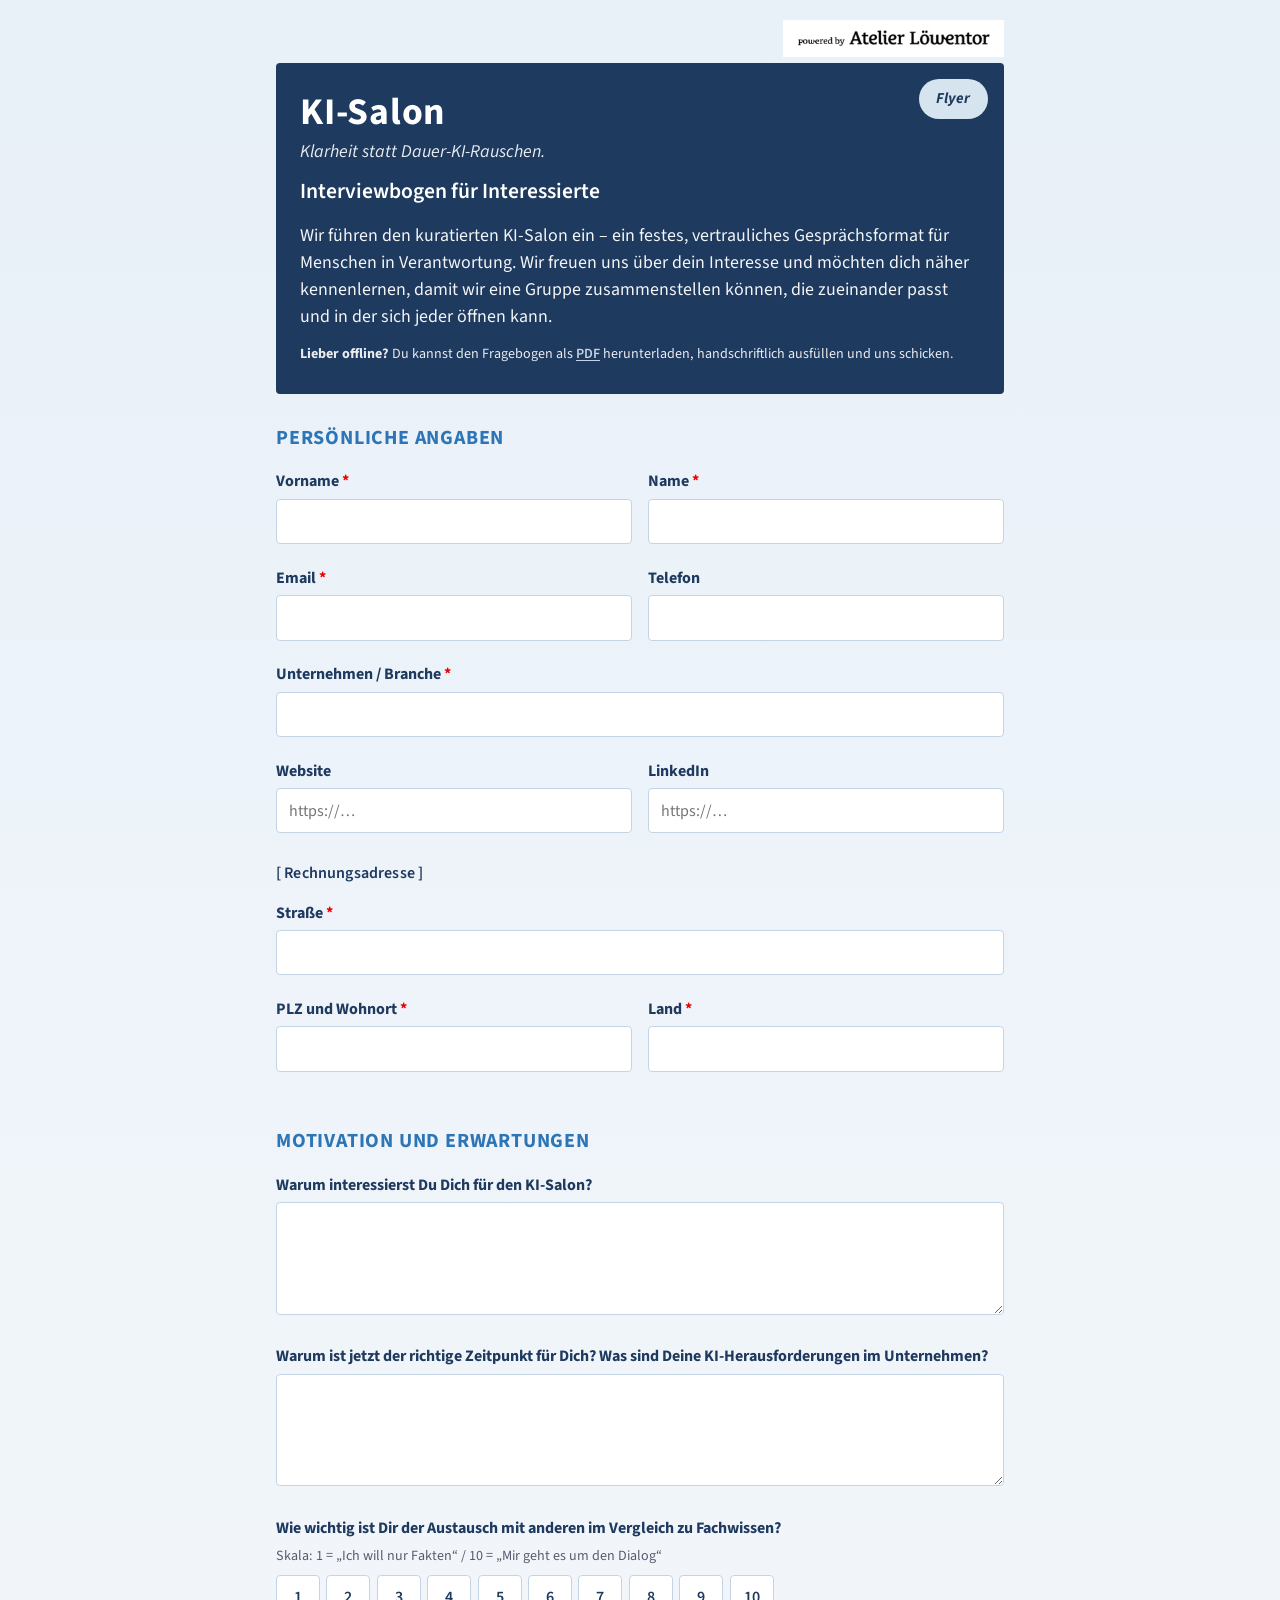
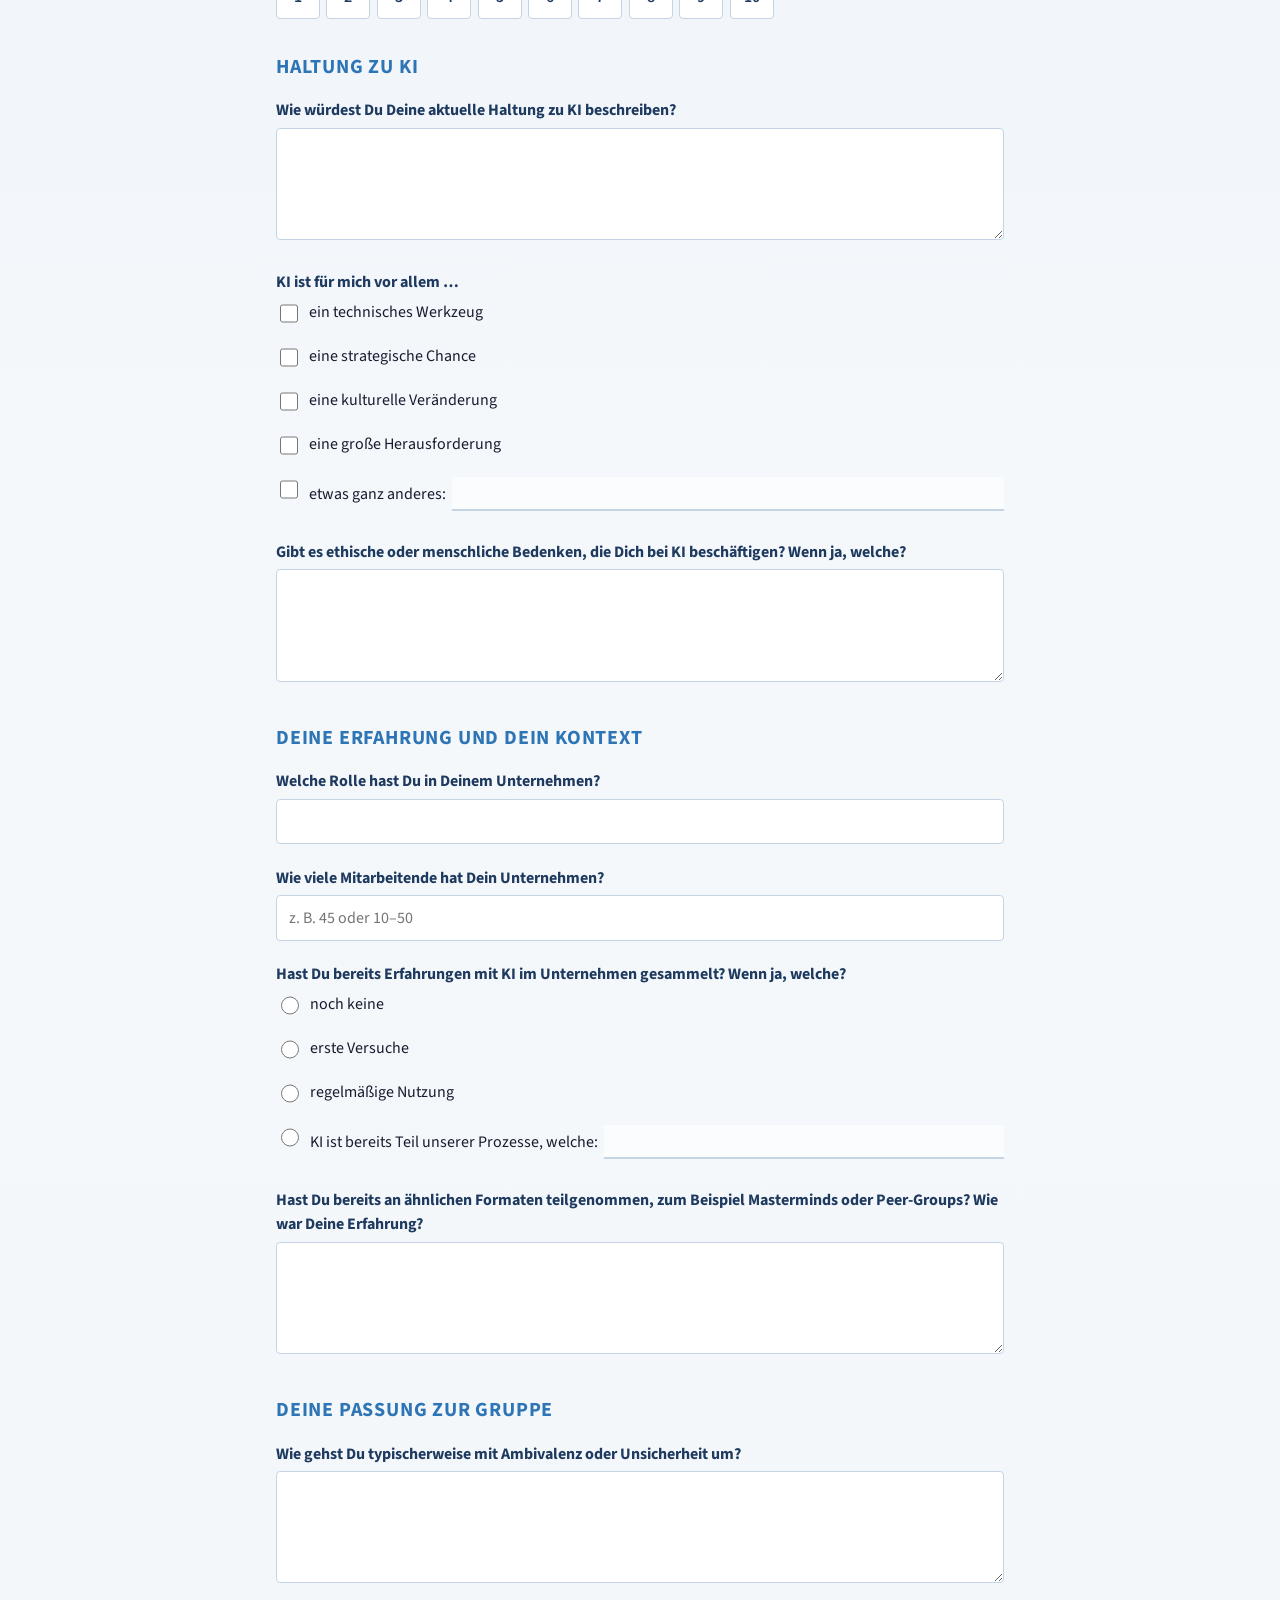
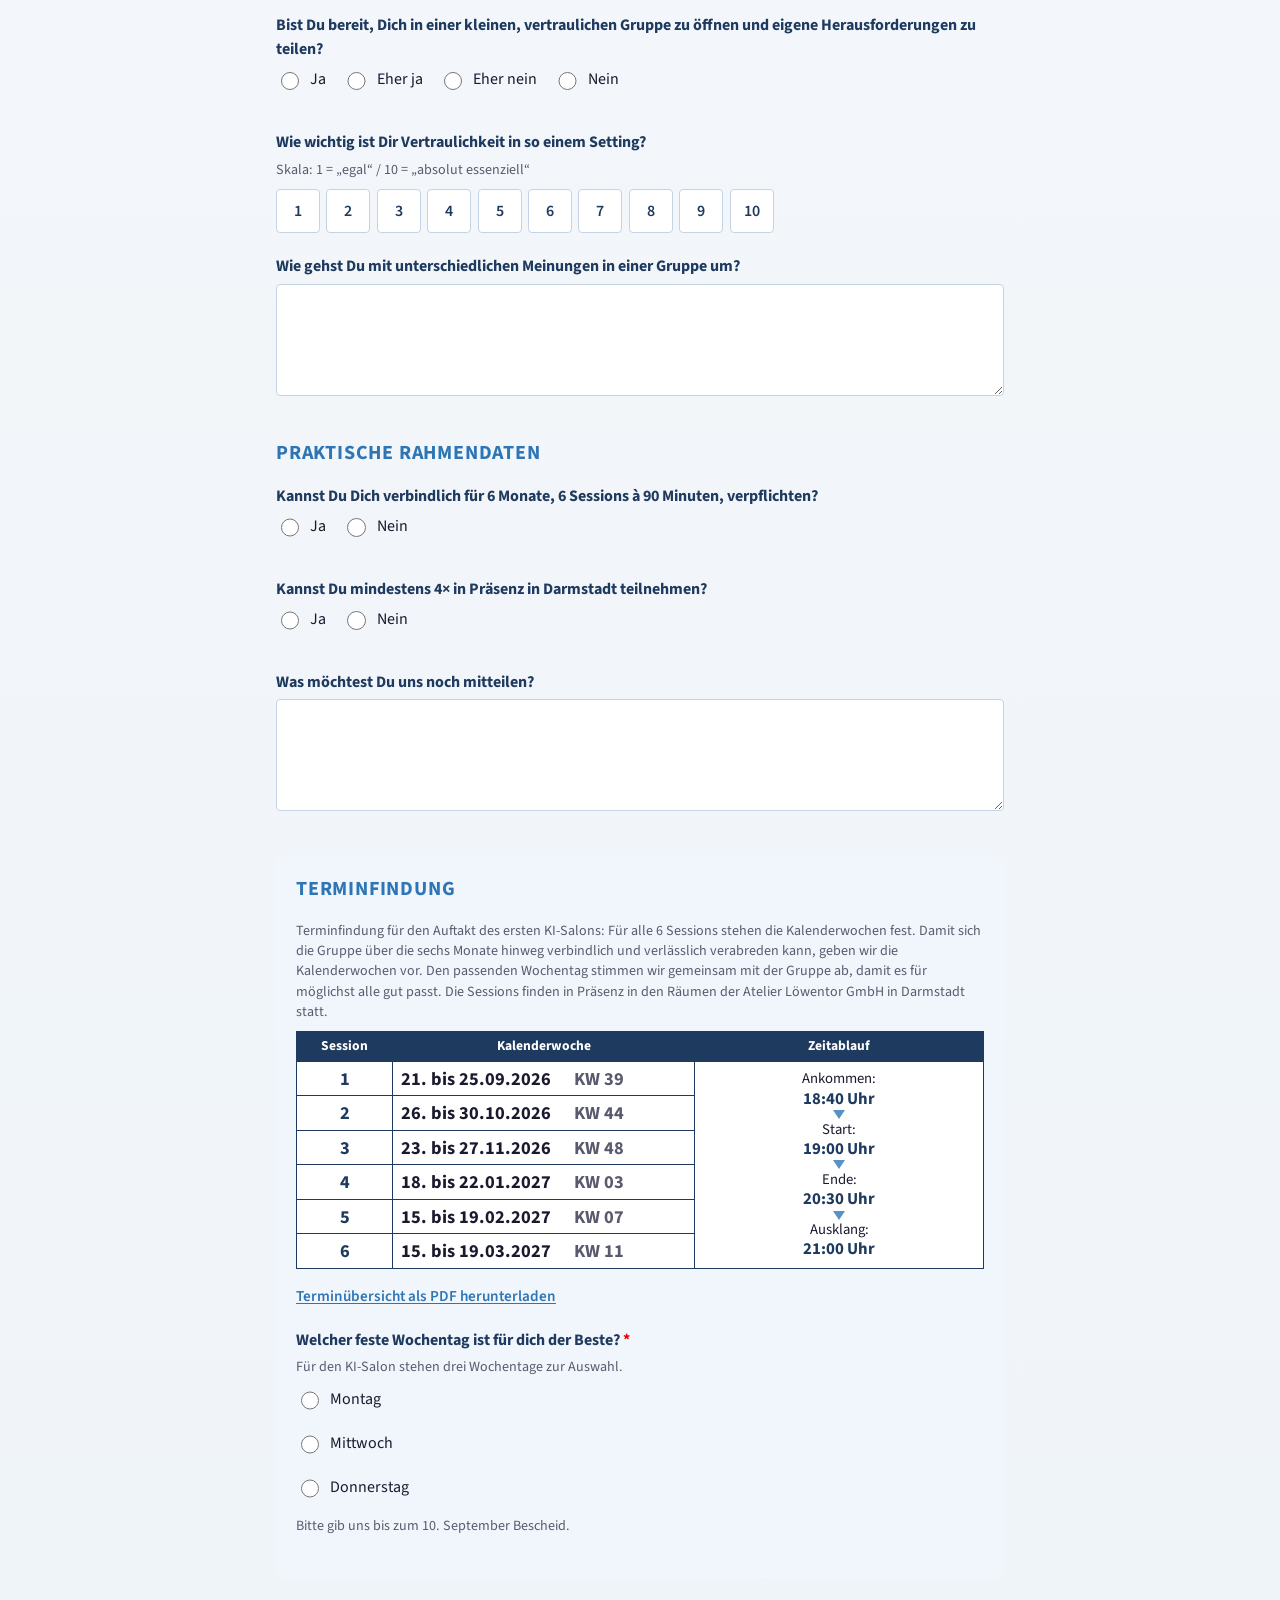
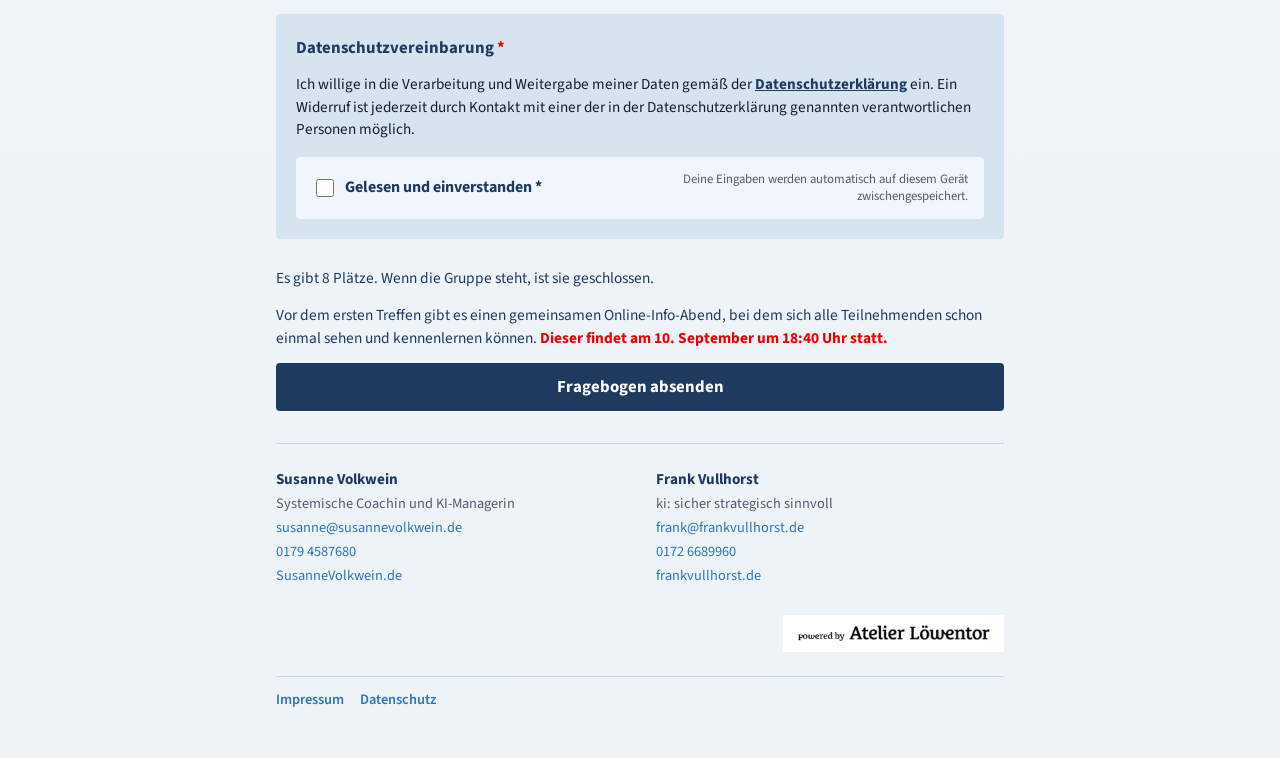
==== index.html @ 02cc1830 "Header/Footer: Löwentor-Logo rechts, PDFs und Texte aktualisieren." ====
<!DOCTYPE html>
<html lang="de">
<head>
  <meta charset="UTF-8">
  <meta name="viewport" content="width=device-width, initial-scale=1">
  <title>KI-Salon – Interviewbogen für Interessierte</title>
  <link rel="preconnect" href="https://fonts.googleapis.com">
  <link rel="preconnect" href="https://fonts.gstatic.com" crossorigin>
  <link href="https://fonts.googleapis.com/css2?family=Source+Sans+3:ital,wght@0,400;0,600;0,700;1,400&display=swap" rel="stylesheet">
  <link rel="stylesheet" href="css/styles.css">
</head>
<body>
  <div class="page">
    <div class="partner-top">
      <a href="https://www.loewentor.de/" target="_blank" rel="noopener noreferrer">
        <img
          src="assets/powered-by-atelier-loewentor.png"
          alt="powered by Atelier Löwentor"
          width="200"
          height="24"
        >
      </a>
    </div>
    <header class="hero" id="hero">
      <a
        class="hero-action hero-flyer"
        href="assets/KI-Salon_Flyer.pdf"
        target="_blank"
        rel="noopener noreferrer"
      >Flyer</a>
      <p class="hero-brand">KI-Salon</p>
      <p class="hero-tagline">Klarheit statt Dauer-KI-Rauschen.</p>
      <h1 class="hero-title">Interviewbogen für Interessierte</h1>
      <p class="hero-intro">
        Wir führen den kuratierten KI-Salon ein – ein festes, vertrauliches Gesprächsformat für Menschen in Verantwortung.
        Wir freuen uns über dein Interesse und möchten dich näher kennenlernen,
        damit wir eine Gruppe zusammenstellen können, die zueinander passt und in der sich jeder öffnen kann.
      </p>
      <p class="hero-offline-hint">
        <strong>Lieber offline?</strong> Du kannst den Fragebogen als <a href="assets/KI-Salon_Fragebogen.pdf" download="KI-Salon_Fragebogen.pdf">PDF</a> herunterladen, handschriftlich ausfüllen und&nbsp;uns&nbsp;schicken.
      </p>
    </header>

    <div id="form-status" class="form-status" role="status" aria-live="polite" hidden></div>

    <form
      id="interview-form"
      class="interview-form"
      name="interviewbogen"
      method="POST"
      data-netlify="true"
      netlify-honeypot="bot-field"
      novalidate
    >
      <input type="hidden" name="form-name" value="interviewbogen">
      <p class="visually-hidden" aria-hidden="true">
        <label>Nicht ausfüllen: <input type="text" name="bot-field" tabindex="-1" autocomplete="off"></label>
      </p>
      <!-- PERSÖNLICHE ANGABEN -->
      <section class="section" aria-labelledby="sec-persoenlich">
        <h2 id="sec-persoenlich" class="section-eyebrow">Persönliche Angaben</h2>

        <div class="field-grid">
          <div class="field">
            <label for="vorname">Vorname <span class="required" aria-hidden="true">*</span></label>
            <input type="text" id="vorname" name="vorname" required aria-required="true" autocomplete="given-name">
          </div>
          <div class="field">
            <label for="name">Name <span class="required" aria-hidden="true">*</span></label>
            <input type="text" id="name" name="name" required aria-required="true" autocomplete="family-name">
          </div>
          <div class="field">
            <label for="email">Email <span class="required" aria-hidden="true">*</span></label>
            <input type="email" id="email" name="email" required aria-required="true" autocomplete="email">
          </div>
          <div class="field">
            <label for="telefon">Telefon</label>
            <input type="tel" id="telefon" name="telefon" autocomplete="tel">
          </div>
          <div class="field field-span-2">
            <label for="unternehmen_branche">Unternehmen / Branche <span class="required" aria-hidden="true">*</span></label>
            <input type="text" id="unternehmen_branche" name="unternehmen_branche" required aria-required="true">
          </div>
          <div class="field">
            <label for="website">Website</label>
            <input type="text" id="website" name="website" inputmode="url" placeholder="https://…">
          </div>
          <div class="field">
            <label for="linkedin">LinkedIn</label>
            <input type="text" id="linkedin" name="linkedin" inputmode="url" placeholder="https://…">
          </div>
        </div>

        <p class="billing-label">[ Rechnungsadresse ]</p>
        <div class="field-grid">
          <div class="field field-span-2">
            <label for="strasse">Straße <span class="required" aria-hidden="true">*</span></label>
            <input type="text" id="strasse" name="strasse" required aria-required="true" autocomplete="street-address">
          </div>
          <div class="field">
            <label for="plz_wohnort">PLZ und Wohnort <span class="required" aria-hidden="true">*</span></label>
            <input type="text" id="plz_wohnort" name="plz_wohnort" required aria-required="true" autocomplete="address-level2">
          </div>
          <div class="field">
            <label for="land">Land <span class="required" aria-hidden="true">*</span></label>
            <input type="text" id="land" name="land" required aria-required="true" autocomplete="country-name">
          </div>
        </div>
      </section>

      <!-- MOTIVATION UND ERWARTUNGEN -->
      <section class="section" aria-labelledby="sec-motivation">
        <h2 id="sec-motivation" class="section-eyebrow">Motivation und Erwartungen</h2>

        <div class="field">
          <label for="motivation_warum">Warum interessierst Du Dich für den KI-Salon?</label>
          <textarea id="motivation_warum" name="motivation_warum" rows="4"></textarea>
        </div>

        <div class="field">
          <label for="motivation_zeitpunkt_herausforderungen">Warum ist jetzt der richtige Zeitpunkt für Dich? Was sind Deine KI-Herausforderungen im Unternehmen?</label>
          <textarea id="motivation_zeitpunkt_herausforderungen" name="motivation_zeitpunkt_herausforderungen" rows="4"></textarea>
        </div>

        <fieldset class="field scale-field">
          <legend>Wie wichtig ist Dir der Austausch mit anderen im Vergleich zu Fachwissen?</legend>
          <p class="hint">Skala: 1 = „Ich will nur Fakten“ / 10 = „Mir geht es um den Dialog“</p>
          <div class="scale" role="radiogroup" aria-label="Austausch vs. Fachwissen, Skala 1 bis 10">
            <label class="scale-option"><input type="radio" name="skala_austausch" value="1"><span>1</span></label>
            <label class="scale-option"><input type="radio" name="skala_austausch" value="2"><span>2</span></label>
            <label class="scale-option"><input type="radio" name="skala_austausch" value="3"><span>3</span></label>
            <label class="scale-option"><input type="radio" name="skala_austausch" value="4"><span>4</span></label>
            <label class="scale-option"><input type="radio" name="skala_austausch" value="5"><span>5</span></label>
            <label class="scale-option"><input type="radio" name="skala_austausch" value="6"><span>6</span></label>
            <label class="scale-option"><input type="radio" name="skala_austausch" value="7"><span>7</span></label>
            <label class="scale-option"><input type="radio" name="skala_austausch" value="8"><span>8</span></label>
            <label class="scale-option"><input type="radio" name="skala_austausch" value="9"><span>9</span></label>
            <label class="scale-option"><input type="radio" name="skala_austausch" value="10"><span>10</span></label>
          </div>
        </fieldset>
      </section>

      <!-- HALTUNG ZU KI -->
      <section class="section" aria-labelledby="sec-haltung">
        <h2 id="sec-haltung" class="section-eyebrow">Haltung zu KI</h2>

        <div class="field">
          <label for="haltung_beschreibung">Wie würdest Du Deine aktuelle Haltung zu KI beschreiben?</label>
          <textarea id="haltung_beschreibung" name="haltung_beschreibung" rows="4"></textarea>
        </div>

        <fieldset class="field">
          <legend>KI ist für mich vor allem …</legend>
          <div class="choice-list">
            <label class="choice">
              <input type="checkbox" name="ki_als" value="technisches_werkzeug">
              <span>ein technisches Werkzeug</span>
            </label>
            <label class="choice">
              <input type="checkbox" name="ki_als" value="strategische_chance">
              <span>eine strategische Chance</span>
            </label>
            <label class="choice">
              <input type="checkbox" name="ki_als" value="kulturelle_veraenderung">
              <span>eine kulturelle Veränderung</span>
            </label>
            <label class="choice">
              <input type="checkbox" name="ki_als" value="grosse_herausforderung">
              <span>eine große Herausforderung</span>
            </label>
            <label class="choice choice-with-input">
              <input type="checkbox" name="ki_als" value="etwas_ganz_anderes" data-target="ki_als_anders">
              <span class="choice-input-row">
                <span class="choice-input-label">etwas ganz anderes:</span>
                <input type="text" id="ki_als_anders" name="ki_als_anders" class="choice-input" disabled tabindex="-1" aria-label="Etwas ganz anderes, bitte angeben" placeholder=" ">
              </span>
            </label>
          </div>
        </fieldset>

        <div class="field">
          <label for="haltung_ethik">Gibt es ethische oder menschliche Bedenken, die Dich bei KI beschäftigen? Wenn ja, welche?</label>
          <textarea id="haltung_ethik" name="haltung_ethik" rows="4"></textarea>
        </div>
      </section>

      <!-- ERFAHRUNG UND KONTEXT -->
      <section class="section" aria-labelledby="sec-erfahrung">
        <h2 id="sec-erfahrung" class="section-eyebrow">Deine Erfahrung und Dein Kontext</h2>

        <div class="field">
          <label for="rolle">Welche Rolle hast Du in Deinem Unternehmen?</label>
          <input type="text" id="rolle" name="rolle">
        </div>

        <div class="field">
          <label for="mitarbeitende">Wie viele Mitarbeitende hat Dein Unternehmen?</label>
          <input type="text" id="mitarbeitende" name="mitarbeitende" placeholder="z. B. 45 oder 10–50">
        </div>

        <fieldset class="field">
          <legend>Hast Du bereits Erfahrungen mit KI im Unternehmen gesammelt? Wenn ja, welche?</legend>
          <div class="choice-list">
            <label class="choice">
              <input type="radio" name="erfahrung_ki_stufe" value="noch_keine">
              <span>noch keine</span>
            </label>
            <label class="choice">
              <input type="radio" name="erfahrung_ki_stufe" value="erste_versuche">
              <span>erste Versuche</span>
            </label>
            <label class="choice">
              <input type="radio" name="erfahrung_ki_stufe" value="regelmaessige_nutzung">
              <span>regelmäßige Nutzung</span>
            </label>
            <label class="choice choice-with-input">
              <input type="radio" name="erfahrung_ki_stufe" value="teil_prozesse" data-target="erfahrung_ki_prozesse">
              <span class="choice-input-row">
                <span class="choice-input-label">KI ist bereits Teil unserer Prozesse, welche:</span>
                <input type="text" id="erfahrung_ki_prozesse" name="erfahrung_ki_prozesse" class="choice-input" disabled tabindex="-1" aria-label="In welchen Prozessen wird KI bereits eingesetzt?" placeholder=" ">
              </span>
            </label>
          </div>
        </fieldset>

        <div class="field">
          <label for="erfahrung_formate">Hast Du bereits an ähnlichen Formaten teilgenommen, zum Beispiel Masterminds oder Peer-Groups? Wie war Deine Erfahrung?</label>
          <textarea id="erfahrung_formate" name="erfahrung_formate" rows="4"></textarea>
        </div>
      </section>

      <!-- PASSUNG ZUR GRUPPE -->
      <section class="section" aria-labelledby="sec-passung">
        <h2 id="sec-passung" class="section-eyebrow">Deine Passung zur Gruppe</h2>

        <div class="field">
          <label for="passung_ambivalenz">Wie gehst Du typischerweise mit Ambivalenz oder Unsicherheit um?</label>
          <textarea id="passung_ambivalenz" name="passung_ambivalenz" rows="4"></textarea>
        </div>

        <fieldset class="field">
          <legend>Bist Du bereit, Dich in einer kleinen, vertraulichen Gruppe zu öffnen und eigene Herausforderungen zu teilen?</legend>
          <div class="choice-list choice-list-inline choice-list-stacked-mobile">
            <label class="choice">
              <input type="radio" name="passung_oeffnen" value="ja">
              <span>Ja</span>
            </label>
            <label class="choice">
              <input type="radio" name="passung_oeffnen" value="eher_ja">
              <span>Eher ja</span>
            </label>
            <label class="choice">
              <input type="radio" name="passung_oeffnen" value="eher_nein">
              <span>Eher nein</span>
            </label>
            <label class="choice">
              <input type="radio" name="passung_oeffnen" value="nein">
              <span>Nein</span>
            </label>
          </div>
        </fieldset>

        <fieldset class="field scale-field">
          <legend>Wie wichtig ist Dir Vertraulichkeit in so einem Setting?</legend>
          <p class="hint">Skala: 1 = „egal“ / 10 = „absolut essenziell“</p>
          <div class="scale" role="radiogroup" aria-label="Vertraulichkeit, Skala 1 bis 10">
            <label class="scale-option"><input type="radio" name="skala_vertraulichkeit" value="1"><span>1</span></label>
            <label class="scale-option"><input type="radio" name="skala_vertraulichkeit" value="2"><span>2</span></label>
            <label class="scale-option"><input type="radio" name="skala_vertraulichkeit" value="3"><span>3</span></label>
            <label class="scale-option"><input type="radio" name="skala_vertraulichkeit" value="4"><span>4</span></label>
            <label class="scale-option"><input type="radio" name="skala_vertraulichkeit" value="5"><span>5</span></label>
            <label class="scale-option"><input type="radio" name="skala_vertraulichkeit" value="6"><span>6</span></label>
            <label class="scale-option"><input type="radio" name="skala_vertraulichkeit" value="7"><span>7</span></label>
            <label class="scale-option"><input type="radio" name="skala_vertraulichkeit" value="8"><span>8</span></label>
            <label class="scale-option"><input type="radio" name="skala_vertraulichkeit" value="9"><span>9</span></label>
            <label class="scale-option"><input type="radio" name="skala_vertraulichkeit" value="10"><span>10</span></label>
          </div>
        </fieldset>

        <div class="field">
          <label for="passung_meinungen">Wie gehst Du mit unterschiedlichen Meinungen in einer Gruppe um?</label>
          <textarea id="passung_meinungen" name="passung_meinungen" rows="4"></textarea>
        </div>
      </section>

      <!-- PRAKTISCHE RAHMENDATEN -->
      <section class="section" aria-labelledby="sec-praktisch">
        <h2 id="sec-praktisch" class="section-eyebrow">Praktische Rahmendaten</h2>

        <fieldset class="field">
          <legend>Kannst Du Dich verbindlich für 6 Monate, 6 Sessions à 90 Minuten, verpflichten?</legend>
          <div class="choice-list choice-list-inline">
            <label class="choice">
              <input type="radio" name="verbindlich_6_monate" value="ja">
              <span>Ja</span>
            </label>
            <label class="choice">
              <input type="radio" name="verbindlich_6_monate" value="nein">
              <span>Nein</span>
            </label>
          </div>
        </fieldset>

        <fieldset class="field">
          <legend>Kannst Du mindestens 4× in Präsenz in Darmstadt teilnehmen?</legend>
          <div class="choice-list choice-list-inline">
            <label class="choice">
              <input type="radio" name="praesenz_darmstadt" value="ja">
              <span>Ja</span>
            </label>
            <label class="choice">
              <input type="radio" name="praesenz_darmstadt" value="nein">
              <span>Nein</span>
            </label>
          </div>
        </fieldset>

        <div class="field">
          <label for="sonstiges">Was möchtest Du uns noch mitteilen?</label>
          <textarea id="sonstiges" name="sonstiges" rows="4"></textarea>
        </div>
      </section>

      <!-- TERMINFINDUNG -->
      <section class="section termin-section" aria-labelledby="sec-termin">
        <h2 id="sec-termin" class="section-eyebrow">Terminfindung</h2>
        <p class="hint termin-intro">
          Terminfindung für den Auftakt des ersten KI-Salons: Für alle 6 Sessions stehen die Kalenderwochen fest.
          Damit sich die Gruppe über die sechs Monate hinweg verbindlich und verlässlich verabreden kann, geben
          wir die Kalenderwochen vor. Den passenden Wochentag stimmen wir gemeinsam mit der Gruppe ab,
          damit es für möglichst alle gut passt. Die Sessions finden in Präsenz in den Räumen der
          Atelier Löwentor GmbH in Darmstadt statt.
        </p>

        <div class="termin-table-wrap">
          <table class="termin-table">
            <caption class="visually-hidden">Termine der 6 KI-Salon-Sessions mit Zeitablauf</caption>
            <thead>
              <tr>
                <th scope="col">Session</th>
                <th scope="col">Kalenderwoche</th>
                <th scope="col">Zeitablauf</th>
              </tr>
            </thead>
            <tbody>
              <tr>
                <td class="termin-session">1</td>
                <td class="termin-kw">
                  <span class="termin-dates">21. bis 25.09.2026</span>
                  <span class="termin-kw-label">KW 39</span>
                </td>
                <td class="termin-timeline-cell" rowspan="6">
                  <div class="termin-timeline" aria-label="Zeitablauf pro Session">
                    <div class="termin-timeline-step">
                      <span class="termin-timeline-label">Ankommen:</span>
                      <strong class="termin-timeline-time">18:40 Uhr</strong>
                    </div>
                    <span class="termin-timeline-arrow" aria-hidden="true"></span>
                    <div class="termin-timeline-step">
                      <span class="termin-timeline-label">Start:</span>
                      <strong class="termin-timeline-time">19:00 Uhr</strong>
                    </div>
                    <span class="termin-timeline-arrow" aria-hidden="true"></span>
                    <div class="termin-timeline-step">
                      <span class="termin-timeline-label">Ende:</span>
                      <strong class="termin-timeline-time">20:30 Uhr</strong>
                    </div>
                    <span class="termin-timeline-arrow" aria-hidden="true"></span>
                    <div class="termin-timeline-step">
                      <span class="termin-timeline-label">Ausklang:</span>
                      <strong class="termin-timeline-time">21:00 Uhr</strong>
                    </div>
                  </div>
                </td>
              </tr>
              <tr>
                <td class="termin-session">2</td>
                <td class="termin-kw">
                  <span class="termin-dates">26. bis 30.10.2026</span>
                  <span class="termin-kw-label">KW 44</span>
                </td>
              </tr>
              <tr>
                <td class="termin-session">3</td>
                <td class="termin-kw">
                  <span class="termin-dates">23. bis 27.11.2026</span>
                  <span class="termin-kw-label">KW 48</span>
                </td>
              </tr>
              <tr>
                <td class="termin-session">4</td>
                <td class="termin-kw">
                  <span class="termin-dates">18. bis 22.01.2027</span>
                  <span class="termin-kw-label">KW 03</span>
                </td>
              </tr>
              <tr>
                <td class="termin-session">5</td>
                <td class="termin-kw">
                  <span class="termin-dates">15. bis 19.02.2027</span>
                  <span class="termin-kw-label">KW 07</span>
                </td>
              </tr>
              <tr>
                <td class="termin-session">6</td>
                <td class="termin-kw">
                  <span class="termin-dates">15. bis 19.03.2027</span>
                  <span class="termin-kw-label">KW 11</span>
                </td>
              </tr>
            </tbody>
          </table>
        </div>

        <p class="termin-pdf-link">
          <a href="assets/KI-Salon_Termine.pdf" download="KI-Salon_Termine.pdf">Terminübersicht als PDF herunterladen</a>
        </p>

        <fieldset class="field">
          <legend>Welcher feste Wochentag ist für dich der Beste? <span class="required" aria-hidden="true">*</span></legend>
          <p class="hint">Für den KI-Salon stehen drei Wochentage zur Auswahl.</p>
          <div class="choice-list">
            <label class="choice">
              <input type="radio" name="termin_wochentag" value="montag" required aria-required="true">
              <span>Montag</span>
            </label>
            <label class="choice">
              <input type="radio" name="termin_wochentag" value="mittwoch">
              <span>Mittwoch</span>
            </label>
            <label class="choice">
              <input type="radio" name="termin_wochentag" value="donnerstag">
              <span>Donnerstag</span>
            </label>
          </div>
          <p class="hint termin-deadline">Bitte gib uns bis zum 10. September Bescheid.</p>
        </fieldset>
      </section>

      <!-- DATENSCHUTZ -->
      <section class="section privacy-box" aria-labelledby="sec-datenschutz">
        <h2 id="sec-datenschutz" class="privacy-title">Datenschutzvereinbarung <span class="required" aria-hidden="true">*</span></h2>
        <p class="privacy-text">
          Ich willige in die Verarbeitung und Weitergabe meiner Daten gemäß der
          <a href="datenschutz.html" target="_blank" rel="noopener noreferrer">Datenschutzerklärung</a> ein.
          Ein Widerruf ist jederzeit durch Kontakt mit einer der in der Datenschutzerklärung genannten
          verantwortlichen Personen möglich.
        </p>
        <div class="privacy-check">
          <label class="choice privacy-check-label">
            <input type="checkbox" id="datenschutz" name="datenschutz_einwilligung" value="ja" required aria-required="true">
            <span>Gelesen und einverstanden <span class="required" aria-hidden="true">*</span></span>
          </label>
          <p class="draft-hint" id="draft-hint" aria-live="polite">Deine Eingaben werden automatisch auf diesem Gerät zwischengespeichert.</p>
        </div>
        <input type="hidden" id="datenschutz_zeitpunkt" name="datenschutz_zeitpunkt" value="">
      </section>

      <div class="submit-row">
        <p class="closing-hint">Es gibt 8 Plätze. Wenn die Gruppe steht, ist sie geschlossen.</p>
        <p class="closing-hint">Vor dem ersten Treffen gibt es einen gemeinsamen Online-Info-Abend, bei dem sich alle Teilnehmenden schon einmal sehen und kennenlernen können. <span class="closing-hint-date">Dieser findet am 10. September um 18:40 Uhr statt.</span></p>
        <button type="submit" class="btn-submit" id="submit-btn">Fragebogen absenden</button>
      </div>
    </form>

    <section id="success" class="success-box" hidden>
      <h2 class="success-title">Geschafft!</h2>
      <p class="success-text">Dankeschön für deinen Input.</p>
      <p class="success-text">Deine Terminpräferenz wurde mit übermittelt.</p>
      <p class="success-text">
        Jetzt kann es eine Weile dauern, bis wir uns bei dir melden.
        Wenn du zwischendurch Fragen hast, melde dich gern bei uns.
      </p>
      <p class="success-save-the-date">Save the Date: 10. September um 18:40 Uhr - erstes Online Kennenlernen</p>
    </section>

    <footer class="footer">
      <div class="footer-person">
        <strong>Susanne Volkwein</strong>
        <span>Systemische Coachin und KI-Managerin</span>
        <a href="#" class="email-link" data-e="c3VzYW5uZUBzdXNhbm5ldm9sa3dlaW4uZGU=">E-Mail</a>
        <a href="tel:+491794587680">0179 4587680</a>
        <a href="https://susannevolkwein.de" target="_blank" rel="noopener noreferrer">SusanneVolkwein.de</a>
      </div>
      <div class="footer-person">
        <strong>Frank Vullhorst</strong>
        <span>ki: sicher strategisch sinnvoll</span>
        <a href="#" class="email-link" data-e="ZnJhbmtAZnJhbmt2dWxsaG9yc3QuZGU=">E-Mail</a>
        <a href="tel:+491726689960">0172 6689960</a>
        <a href="https://frankvullhorst.de" target="_blank" rel="noopener noreferrer">frankvullhorst.de</a>
      </div>
      <div class="footer-partner">
        <a href="https://www.loewentor.de/" target="_blank" rel="noopener noreferrer">
          <img
            src="assets/powered-by-atelier-loewentor.png"
            alt="powered by Atelier Löwentor"
            width="240"
            height="60"
          >
        </a>
      </div>
      <nav class="footer-legal" aria-label="Rechtliche Seiten">
        <a href="impressum.html">Impressum</a>
        <a href="datenschutz.html">Datenschutz</a>
      </nav>
    </footer>
  </div>

  <script src="js/site.js"></script>
  <script src="js/form-choices.js"></script>
  <script src="js/form-persist.js"></script>
  <script src="js/form-collect.js"></script>
  <script src="js/form-validate.js"></script>
  <script src="js/submit.js"></script>
  <script>
    (function () {
      var form = document.getElementById("interview-form");
      var success = document.getElementById("success");
      var statusEl = document.getElementById("form-status");
      var submitBtn = document.getElementById("submit-btn");
      var consentTimestampEl = document.getElementById("datenschutz_zeitpunkt");

      FormPersist.init(form, {
        onLoaded: function () {
          FormChoices.syncAll(form);
        }
      });

      FormChoices.init(form);

      form.addEventListener("submit", function (event) {
        event.preventDefault();
        statusEl.hidden = true;
        statusEl.textContent = "";
        statusEl.className = "form-status";

        var validation = FormValidate.validate(form);
        if (!validation.ok) {
          statusEl.hidden = false;
          statusEl.className = "form-status form-status-error";
          statusEl.textContent = validation.message;
          if (validation.focusEl) {
            validation.focusEl.focus();
          }
          return;
        }

        submitBtn.disabled = true;
        submitBtn.textContent = "Wird gesendet…";
        if (consentTimestampEl) {
          consentTimestampEl.value = new Date().toISOString();
        }

        var payload = FormCollect.collect(form);

        FormSubmit.submitAnswers(payload)
          .then(function () {
            FormPersist.clear();
            form.hidden = true;
            success.hidden = false;
            success.scrollIntoView({ behavior: "smooth", block: "start" });
            statusEl.hidden = true;
          })
          .catch(function (err) {
            submitBtn.disabled = false;
            submitBtn.textContent = "Fragebogen absenden";
            statusEl.hidden = false;
            statusEl.className = "form-status form-status-error";
            statusEl.textContent =
              (err && err.message) ||
              "Senden fehlgeschlagen. Bitte später erneut versuchen oder uns per E-Mail kontaktieren.";
          });
      });
    })();
  </script>
</body>
</html>
---- css/styles.css ----
:root {
  --color-navy: #1e3a5f;
  --color-blue: #2e75b6;
  --color-box-mid: #d6e4f0;
  --color-box-light: #f0f6fc;
  --color-hint: #5a5a6e;
  --color-text: #1a1a2e;
  --color-required: #ee0000;
  --color-white: #ffffff;
  --color-border: #c5d4e4;
  --color-error-bg: #fdeaea;
  --font: Calibri, "Source Sans 3", system-ui, sans-serif;
  --max-width: 760px;
  --radius: 4px;
  --space: 1.25rem;
}

*,
*::before,
*::after {
  box-sizing: border-box;
}

html {
  scroll-behavior: smooth;
}

body {
  margin: 0;
  font-family: var(--font);
  font-size: 1.05rem;
  line-height: 1.5;
  color: var(--color-text);
  background:
    linear-gradient(180deg, #e8f0f8 0%, #f5f8fb 40%, #eef3f8 100%);
  min-height: 100vh;
}

.page {
  max-width: var(--max-width);
  margin: 0 auto;
  padding: 1.25rem 1rem 3rem;
}

.partner-top {
  display: block;
  width: fit-content;
  max-width: 100%;
  margin: 0 0 0.4rem auto;
  padding: 0;
  background: transparent;
  border: 0;
  line-height: 0;
}

.partner-top a {
  display: inline-block;
  line-height: 0;
  text-decoration: none;
  background: var(--color-white);
  padding: 0.4rem 0.65rem;
  border-radius: 0;
}

.partner-top img {
  display: block;
  width: 200px;
  max-width: 100%;
  height: auto;
}

.visually-hidden {
  position: absolute;
  width: 1px;
  height: 1px;
  padding: 0;
  margin: -1px;
  overflow: hidden;
  clip: rect(0, 0, 0, 0);
  white-space: nowrap;
  border: 0;
}

/* Hero / title box */
.hero {
  position: relative;
  background: var(--color-navy);
  color: var(--color-white);
  padding: 1.75rem 1.5rem 1.85rem;
  border-radius: var(--radius);
  margin-bottom: 2rem;
}

.hero-action,
.hero-flyer {
  position: absolute;
  top: 1rem;
  right: 1rem;
  display: inline-flex;
  align-items: center;
  justify-content: center;
  min-height: 40px;
  padding: 0.4rem 1.1rem;
  border-radius: 999px;
  background: var(--color-box-mid);
  color: var(--color-navy);
  font-weight: 700;
  font-size: 0.95rem;
  font-style: italic;
  text-decoration: none;
  line-height: 1;
  transition: background 0.15s ease, transform 0.1s ease;
}

.hero-action:hover,
.hero-flyer:hover {
  background: var(--color-white);
}

.hero-action:focus-visible,
.hero-flyer:focus-visible {
  outline: 3px solid rgba(214, 228, 240, 0.85);
  outline-offset: 2px;
}

.hero-brand {
  margin: 0 0 0.35rem;
  padding-right: 5.5rem;
  font-size: clamp(1.85rem, 5vw, 2.35rem);
  font-weight: 700;
  letter-spacing: 0.02em;
  line-height: 1.15;
}

.hero-tagline {
  margin: 0 0 0.85rem;
  padding-right: 5.5rem;
  font-size: clamp(1rem, 2.5vw, 1.12rem);
  font-weight: 400;
  font-style: italic;
  line-height: 1.35;
  opacity: 0.9;
}

.hero-title {
  margin: 0 0 1rem;
  font-size: clamp(1.15rem, 3vw, 1.35rem);
  font-weight: 600;
  line-height: 1.3;
}

.hero-intro {
  margin: 0;
  font-size: clamp(1.05rem, 2.4vw, 1.12rem);
  line-height: 1.52;
  opacity: 0.95;
  max-width: 100%;
}

.hero-offline-hint {
  margin: 0.85rem 0 0;
  font-size: 0.88rem;
  line-height: 1.45;
  opacity: 0.9;
  max-width: none;
  white-space: nowrap;
}

.hero-offline-hint a {
  color: var(--color-box-mid);
  font-weight: 600;
  text-decoration: underline;
  text-underline-offset: 0.15em;
}

.hero-offline-hint a:hover {
  color: var(--color-white);
}

/* Status */
.form-status {
  margin: 0 0 1.25rem;
  padding: 0.85rem 1rem;
  border-radius: var(--radius);
  font-size: 0.95rem;
}

.form-status-error {
  background: var(--color-error-bg);
  color: #8b1010;
  border: 1px solid #e8a0a0;
}

/* Sections */
.section {
  margin-bottom: 2.25rem;
}

.section-eyebrow {
  margin: 0 0 1.15rem;
  font-size: clamp(1.1rem, 2.8vw, 1.25rem);
  font-weight: 700;
  letter-spacing: 0.04em;
  text-transform: uppercase;
  color: var(--color-blue);
  line-height: 1.25;
}

.section-note {
  margin: -0.5rem 0 1.1rem;
  font-size: 0.92rem;
  color: var(--color-hint);
  font-style: italic;
}

.billing-label {
  margin: 0.35rem 0 1rem;
  font-size: 1rem;
  font-weight: 600;
  color: var(--color-navy);
  letter-spacing: 0.01em;
}

/* Fields */
.field {
  margin-bottom: 1.35rem;
}

.field-grid {
  display: grid;
  grid-template-columns: 1fr 1fr;
  gap: 0 1rem;
}

.field-span-2 {
  grid-column: 1 / -1;
}

label,
legend {
  display: block;
  font-weight: 700;
  color: var(--color-navy);
  margin-bottom: 0.35rem;
  font-size: 1rem;
}

fieldset {
  border: 0;
  margin: 0;
  padding: 0;
  min-width: 0;
}

legend {
  padding: 0;
  float: left;
  width: 100%;
}

legend + .hint,
legend + .choice-list {
  clear: both;
}

.hint {
  margin: 0 0 0.55rem;
  font-size: 0.88rem;
  font-weight: 400;
  color: var(--color-hint);
  line-height: 1.45;
}

.required {
  color: var(--color-required);
  font-weight: 700;
}

input[type="text"],
input[type="email"],
input[type="tel"],
textarea {
  width: 100%;
  font-family: inherit;
  font-size: 16px;
  line-height: 1.4;
  color: var(--color-text);
  background: var(--color-white);
  border: 1px solid var(--color-border);
  border-radius: var(--radius);
  padding: 0.65rem 0.75rem;
  min-height: 44px;
  transition: border-color 0.15s ease, box-shadow 0.15s ease;
}

textarea {
  min-height: 6.5rem;
  resize: vertical;
}

input:focus,
textarea:focus,
.choice:focus-within,
.scale-option:focus-within {
  outline: none;
}

input:focus,
textarea:focus {
  border-color: var(--color-blue);
  box-shadow: 0 0 0 3px rgba(46, 117, 182, 0.22);
}

input.field-invalid,
textarea.field-invalid {
  border-color: var(--color-required);
  box-shadow: 0 0 0 3px rgba(238, 0, 0, 0.12);
}

/* Choices */
.choice-list {
  display: flex;
  flex-direction: column;
  gap: 0.15rem;
}

.choice-list-inline {
  flex-direction: row;
  flex-wrap: wrap;
  gap: 0.4rem 1rem;
}

.choice {
  display: flex;
  align-items: flex-start;
  gap: 0.5rem;
  font-weight: 400;
  color: var(--color-text);
  cursor: pointer;
  min-height: 36px;
  padding: 0.1rem 0;
}

.choice input {
  width: 1.15rem;
  height: 1.15rem;
  margin-top: 0.2rem;
  flex-shrink: 0;
  accent-color: var(--color-blue);
}

.choice span {
  line-height: 1.4;
}

.choice-with-input {
  flex-wrap: nowrap;
  align-items: flex-start;
}

.choice-input-row {
  display: flex;
  flex: 1;
  align-items: center;
  gap: 0.35rem;
  min-width: 0;
  flex-wrap: wrap;
}

.choice-input-label {
  flex-shrink: 0;
  line-height: 1.4;
}

.choice-with-input .choice-input {
  flex: 1 1 14rem;
  min-width: 10rem;
  max-width: 100%;
  margin-top: 0;
  min-height: 34px;
  padding: 0.25rem 0.35rem 0.15rem;
  border: 0;
  border-bottom: 2px solid var(--color-navy);
  border-radius: 0;
  background: var(--color-white);
  font-size: 16px;
  color: var(--color-text);
}

.choice-with-input .choice-input::placeholder {
  color: transparent;
}

.choice-with-input .choice-input:focus {
  outline: none;
  border-bottom-color: var(--color-blue);
  box-shadow: none;
}

.choice-with-input .choice-input:disabled {
  opacity: 1;
  cursor: not-allowed;
  background: rgba(255, 255, 255, 0.65);
  border-bottom-color: var(--color-border);
  color: var(--color-hint);
}

.choice-with-input .choice-input:not(:disabled) {
  background: var(--color-white);
  border-bottom-color: var(--color-navy);
  cursor: text;
}

.choice-input.field-invalid {
  border-bottom-color: var(--color-required);
}

.choice-list-stacked-mobile {
  flex-direction: row;
  flex-wrap: wrap;
}

/* Scale 1–10 */
.scale {
  display: flex;
  flex-wrap: wrap;
  gap: 0.4rem;
}

.scale-option {
  position: relative;
  margin: 0;
  cursor: pointer;
  font-weight: 600;
  color: var(--color-navy);
}

.scale-option input {
  position: absolute;
  opacity: 0;
  width: 1px;
  height: 1px;
  margin: 0;
}

.scale-option span {
  display: flex;
  align-items: center;
  justify-content: center;
  min-width: 44px;
  min-height: 44px;
  padding: 0 0.5rem;
  border: 1px solid var(--color-border);
  border-radius: var(--radius);
  background: var(--color-white);
  transition: background 0.15s ease, border-color 0.15s ease, color 0.15s ease;
}

.scale-option:hover span {
  border-color: var(--color-blue);
}

.scale-option input:focus-visible + span {
  box-shadow: 0 0 0 3px rgba(46, 117, 182, 0.28);
}

.scale-option input:checked + span {
  background: var(--color-blue);
  border-color: var(--color-blue);
  color: var(--color-white);
}

/* Terminfindung */
.termin-section {
  background: var(--color-box-light);
  padding: 1.35rem 1.25rem 1.25rem;
  border-radius: var(--radius);
  margin-bottom: 2.25rem;
}

.termin-intro {
  margin-top: 0;
}

.termin-table-wrap {
  overflow-x: auto;
  margin-bottom: 1rem;
  -webkit-overflow-scrolling: touch;
}

.termin-table {
  width: 100%;
  min-width: 28rem;
  border-collapse: collapse;
  font-size: 0.85rem;
  background: var(--color-white);
  border: 1px solid var(--color-navy);
  table-layout: fixed;
}

.termin-table th,
.termin-table td {
  padding: 0.28rem 0.5rem;
  border: 1px solid var(--color-navy);
  vertical-align: middle;
  line-height: 1.2;
}

.termin-table thead th {
  padding: 0.35rem 0.5rem;
  text-align: center;
}

.termin-table tbody td {
  background: var(--color-white);
}

.termin-table th {
  font-weight: 700;
  color: var(--color-white);
  background: var(--color-navy);
  text-align: center;
}

.termin-table th:first-child {
  width: 14%;
}

.termin-table th:nth-child(2) {
  width: 44%;
}

.termin-table th:nth-child(3) {
  width: 42%;
}

.termin-session {
  text-align: center;
  vertical-align: middle;
  font-weight: 700;
  font-size: 1.15rem;
  color: var(--color-navy);
}

.termin-kw {
  text-align: left;
  white-space: nowrap;
}

.termin-dates {
  font-size: 1.15rem;
  font-weight: 700;
  color: var(--color-text);
}

.termin-kw-label {
  margin-left: 1.25rem;
  font-size: 1.15rem;
  font-weight: 700;
  color: var(--color-hint);
}

.termin-timeline-cell {
  text-align: center;
  vertical-align: middle;
  background: var(--color-white);
  padding: 0.35rem 0.4rem;
}

.termin-timeline {
  display: flex;
  flex-direction: column;
  align-items: center;
  justify-content: space-evenly;
  gap: 0;
  min-height: 100%;
  height: 100%;
  padding: 0.25rem 0.15rem;
}

.termin-timeline-step {
  display: flex;
  flex-direction: column;
  align-items: center;
  gap: 0.05rem;
  line-height: 1.2;
}

.termin-timeline-label {
  font-size: 0.92rem;
  color: var(--color-text);
}

.termin-timeline-time {
  font-size: 1.05rem;
  font-weight: 700;
  color: var(--color-navy);
}

.termin-timeline-arrow {
  display: block;
  width: 0;
  height: 0;
  border-left: 6px solid transparent;
  border-right: 6px solid transparent;
  border-top: 9px solid var(--color-blue);
  opacity: 0.8;
  margin: 0.08rem 0;
}

.termin-pdf-link {
  margin: 0 0 1.25rem;
  font-size: 0.95rem;
}

.termin-pdf-link a {
  color: var(--color-blue);
  font-weight: 600;
  text-decoration: underline;
  text-underline-offset: 0.15em;
}

.termin-pdf-link a:hover {
  color: var(--color-navy);
}

.termin-deadline {
  margin-bottom: 0;
}

/* Privacy box */
.privacy-box {
  background: var(--color-box-mid);
  padding: 1.35rem 1.25rem 1.25rem;
  border-radius: var(--radius);
  margin-bottom: 1.75rem;
}

.privacy-title {
  margin: 0 0 0.75rem;
  font-size: 1.05rem;
  font-weight: 700;
  color: var(--color-navy);
  text-transform: none;
  letter-spacing: 0;
}

.privacy-text {
  margin: 0 0 1rem;
  font-size: 0.95rem;
  color: var(--color-text);
  line-height: 1.5;
}

.privacy-text a {
  color: var(--color-navy);
  font-weight: 700;
}

.privacy-check {
  display: flex;
  align-items: center;
  justify-content: space-between;
  gap: 1.25rem;
  background: var(--color-box-light);
  padding: 0.85rem 1rem;
  border-radius: var(--radius);
  margin: 0;
}

.privacy-check-label {
  flex: 0 1 auto;
  margin: 0;
  min-height: auto;
  padding: 0;
  white-space: nowrap;
}

.privacy-check-label span {
  font-weight: 700;
  color: var(--color-navy);
}

.privacy-check .draft-hint {
  flex: 0 1 52%;
  margin: 0 0 0 auto;
  font-size: 0.8rem;
  line-height: 1.35;
  color: var(--color-hint);
  text-align: right;
}

/* Submit */
.submit-row {
  display: flex;
  flex-direction: column;
  align-items: stretch;
  gap: 0.85rem;
  margin-bottom: 2rem;
}

.draft-hint {
  margin: 0;
  font-size: 0.88rem;
  color: var(--color-hint);
}

.closing-hint {
  margin: 0;
  font-size: 0.96rem;
  color: var(--color-navy);
}

.closing-hint-date {
  color: var(--color-required);
  font-weight: 700;
}

.btn-submit {
  font-family: inherit;
  font-size: 1.05rem;
  font-weight: 700;
  color: var(--color-white);
  background: var(--color-navy);
  border: 0;
  border-radius: var(--radius);
  min-height: 48px;
  padding: 0.75rem 1.5rem;
  cursor: pointer;
  transition: background 0.15s ease, transform 0.1s ease;
}

.btn-submit:hover:not(:disabled) {
  background: #16304f;
}

.btn-submit:focus-visible {
  outline: 3px solid rgba(46, 117, 182, 0.45);
  outline-offset: 2px;
}

.btn-submit:disabled {
  opacity: 0.65;
  cursor: not-allowed;
}

/* Success / Geschafft */
.success-box {
  background: var(--color-navy);
  color: var(--color-white);
  padding: 1.85rem 1.5rem;
  border-radius: var(--radius);
  margin-bottom: 2rem;
}

.success-title {
  margin: 0 0 0.75rem;
  font-size: clamp(1.5rem, 4vw, 1.85rem);
  font-weight: 700;
}

.success-text {
  margin: 0 0 0.65rem;
  font-size: 1rem;
  line-height: 1.55;
  opacity: 0.95;
}

.success-save-the-date {
  margin: 1rem 0 0;
  font-size: 1.15rem;
  font-weight: 700;
  line-height: 1.4;
  color: #ff1d1d;
  text-align: center;
}

/* Footer */
.footer {
  display: flex;
  flex-wrap: wrap;
  gap: 1.5rem 2rem;
  padding-top: 1.5rem;
  border-top: 1px solid var(--color-border);
  font-size: 0.9rem;
  color: var(--color-hint);
}

.footer-person {
  display: flex;
  flex-direction: column;
  gap: 0.15rem;
  min-width: min(100%, 14rem);
  flex: 1;
}

.footer-person strong {
  color: var(--color-navy);
  font-size: 0.95rem;
}

.footer-person a {
  color: var(--color-blue);
  text-decoration: none;
}

.footer-person a:hover {
  text-decoration: underline;
}

.footer-partner {
  display: block;
  width: fit-content;
  max-width: 100%;
  margin: 0.25rem 0 0 auto;
  padding: 0;
  background: transparent;
  border: 0;
  border-radius: 0;
  line-height: 0;
}

.footer-partner a {
  display: inline-block;
  line-height: 0;
  text-decoration: none;
  background: var(--color-white);
  padding: 0.4rem 0.65rem;
  border-radius: 0;
}

.footer-partner img {
  display: block;
  width: 200px;
  max-width: 100%;
  height: auto;
}

.footer-legal {
  display: flex;
  gap: 1rem;
  width: 100%;
  padding-top: 0.75rem;
  border-top: 1px solid var(--color-border);
}

.footer-legal a {
  color: var(--color-blue);
  text-decoration: none;
  font-weight: 600;
}

.footer-legal a:hover {
  text-decoration: underline;
}

.legal-content {
  background: var(--color-white);
  border: 1px solid var(--color-border);
  border-radius: var(--radius);
  padding: 1.4rem 1.25rem;
  margin-bottom: 2rem;
}

.legal-content h2 {
  margin-top: 0;
  color: var(--color-navy);
}

.back-link {
  display: inline-block;
  margin-bottom: 1rem;
  color: var(--color-blue);
  text-decoration: none;
  font-weight: 600;
}

.back-link:hover {
  text-decoration: underline;
}

/* Mobile */
@media (max-width: 600px) {
  .page {
    padding: 0.85rem 0.75rem 2.5rem;
  }

  .hero {
    padding: 1.35rem 1.1rem 1.45rem;
    margin-bottom: 1.5rem;
  }

  .partner-top {
    margin: 0 0 0.35rem auto;
    padding: 0;
  }

  .partner-top a {
    padding: 0.35rem 0.55rem;
  }

  .partner-top img {
    width: 170px;
  }

  .hero-action,
  .hero-flyer {
    top: 0.75rem;
    right: 0.75rem;
    min-height: 36px;
    padding: 0.35rem 0.9rem;
    font-size: 0.88rem;
  }

  .hero-brand {
    padding-right: 4.75rem;
  }

  .hero-tagline {
    padding-right: 4.75rem;
    font-size: 0.95rem;
  }

  .hero-offline-hint {
    font-size: 0.82rem;
    white-space: normal;
  }

  .footer-partner {
    margin: 0.25rem 0 0 auto;
    padding: 0;
  }

  .footer-partner a {
    padding: 0.35rem 0.55rem;
  }

  .footer-partner img {
    width: 170px;
  }

  .field-grid {
    grid-template-columns: 1fr;
  }

  .field-span-2 {
    grid-column: 1;
  }

  .termin-table {
    font-size: 0.78rem;
    min-width: 26rem;
  }

  .termin-table th,
  .termin-table td {
    padding: 0.22rem 0.4rem;
  }

  .termin-session,
  .termin-dates,
  .termin-kw-label {
    font-size: 1.05rem;
  }

  .termin-kw {
    white-space: normal;
  }

  .termin-kw-label {
    margin-left: 0.75rem;
  }

  .termin-timeline-label {
    font-size: 0.86rem;
  }

  .termin-timeline-time {
    font-size: 0.95rem;
  }

  .scale {
    gap: 0.35rem;
  }

  .scale-option span {
    min-width: 40px;
    min-height: 42px;
    font-size: 0.95rem;
  }

  .privacy-box {
    padding: 1.15rem 1rem;
  }

  .privacy-check {
    flex-wrap: wrap;
    align-items: flex-start;
  }

  .privacy-check-label {
    white-space: normal;
  }

  .privacy-check .draft-hint {
    flex: 1 1 100%;
    max-width: 100%;
    margin-left: 0;
    padding-left: 1.65rem;
    text-align: left;
  }

  .footer {
    flex-direction: column;
    gap: 1.25rem;
  }

  .choice-list-stacked-mobile {
    flex-direction: column;
    gap: 0.15rem;
  }

  .choice-with-input {
    flex-wrap: wrap;
  }

  .choice-input-row {
    flex: 1 1 100%;
    padding-left: 1.65rem;
  }

  .choice-with-input .choice-input {
    min-width: 100%;
  }
}
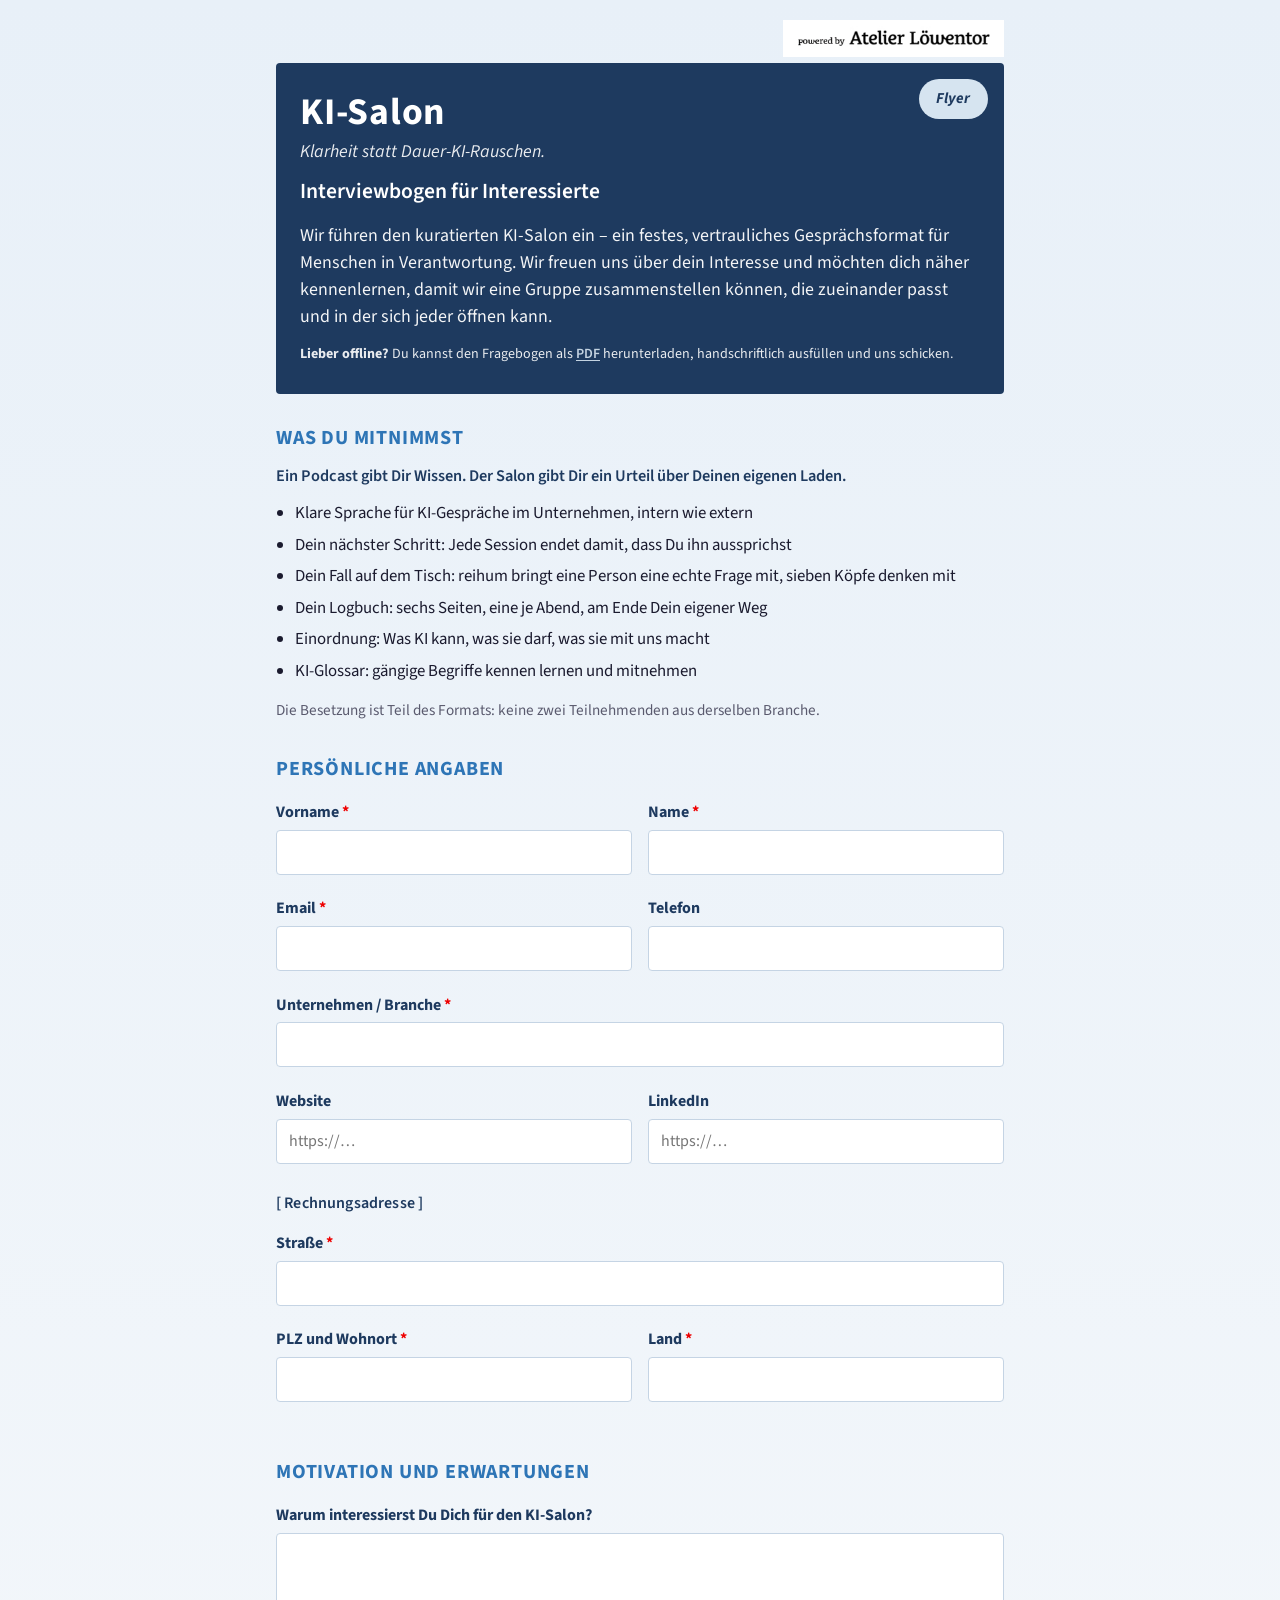
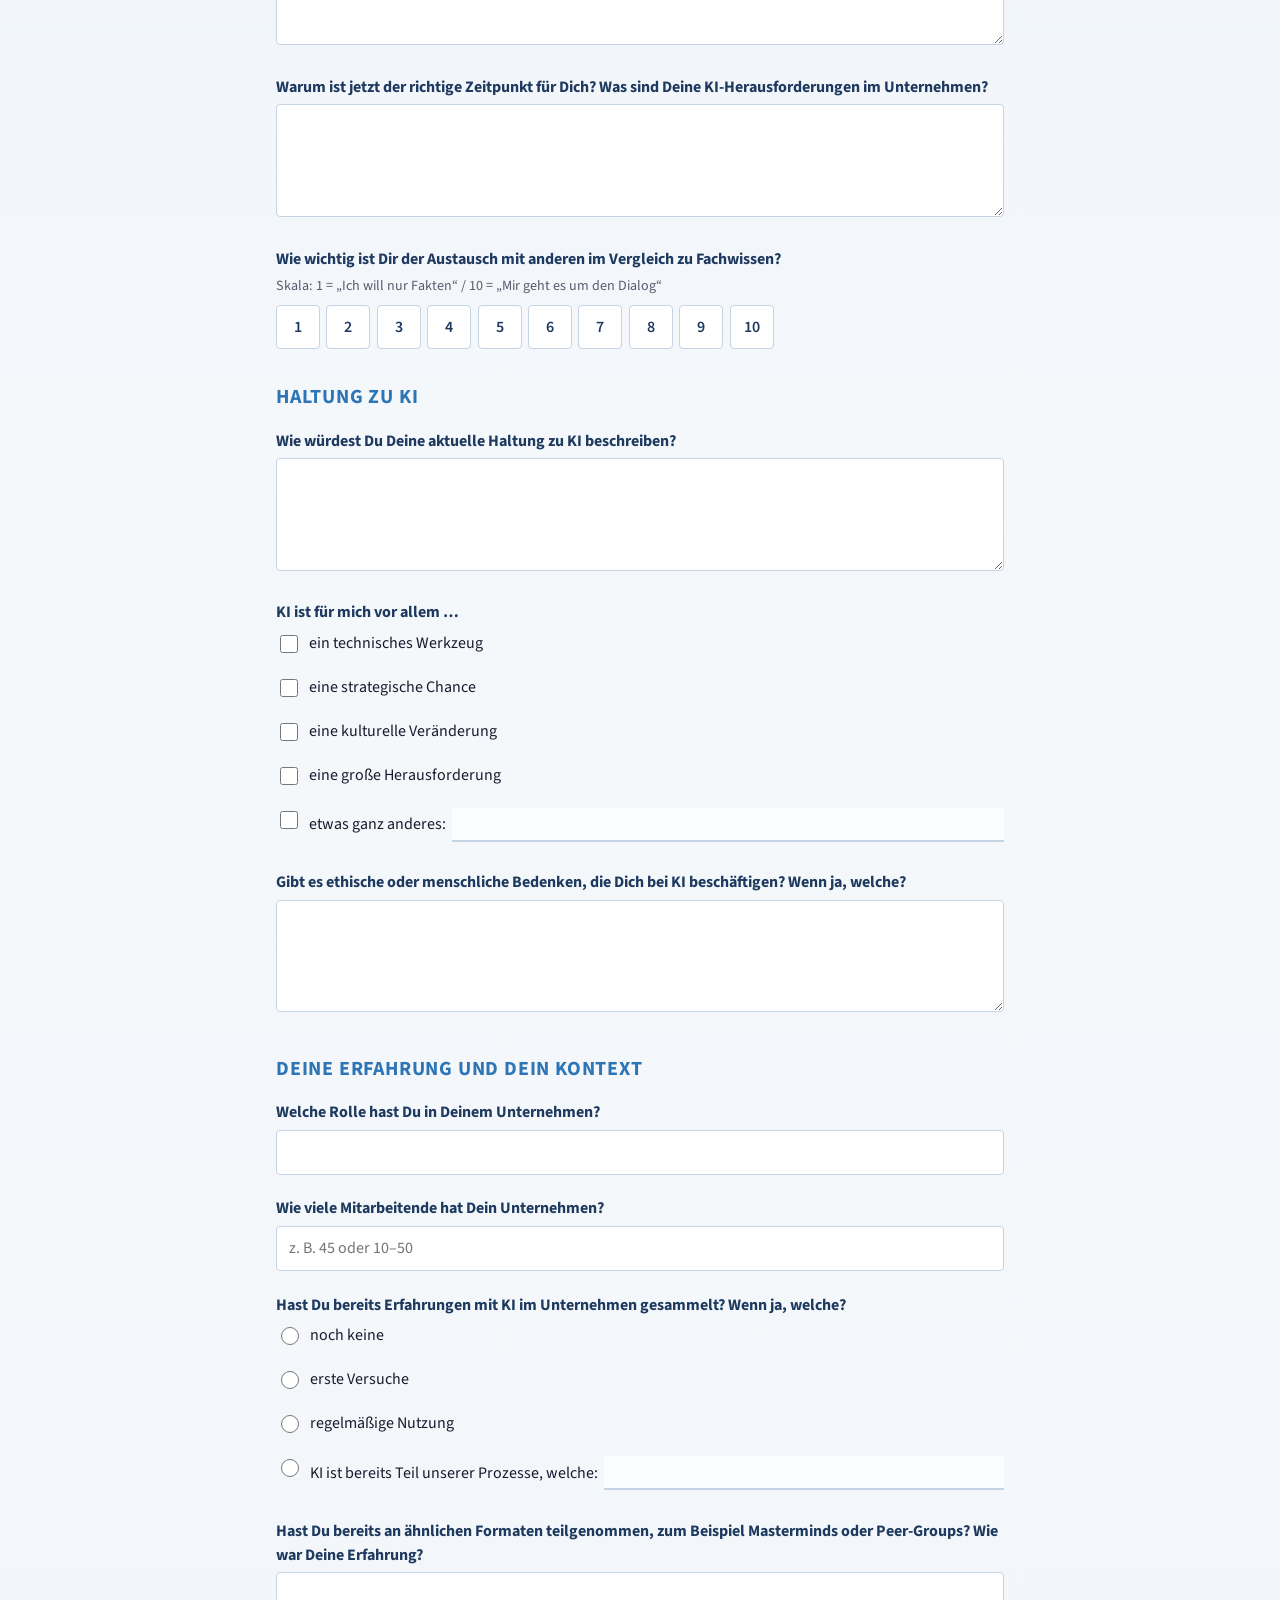
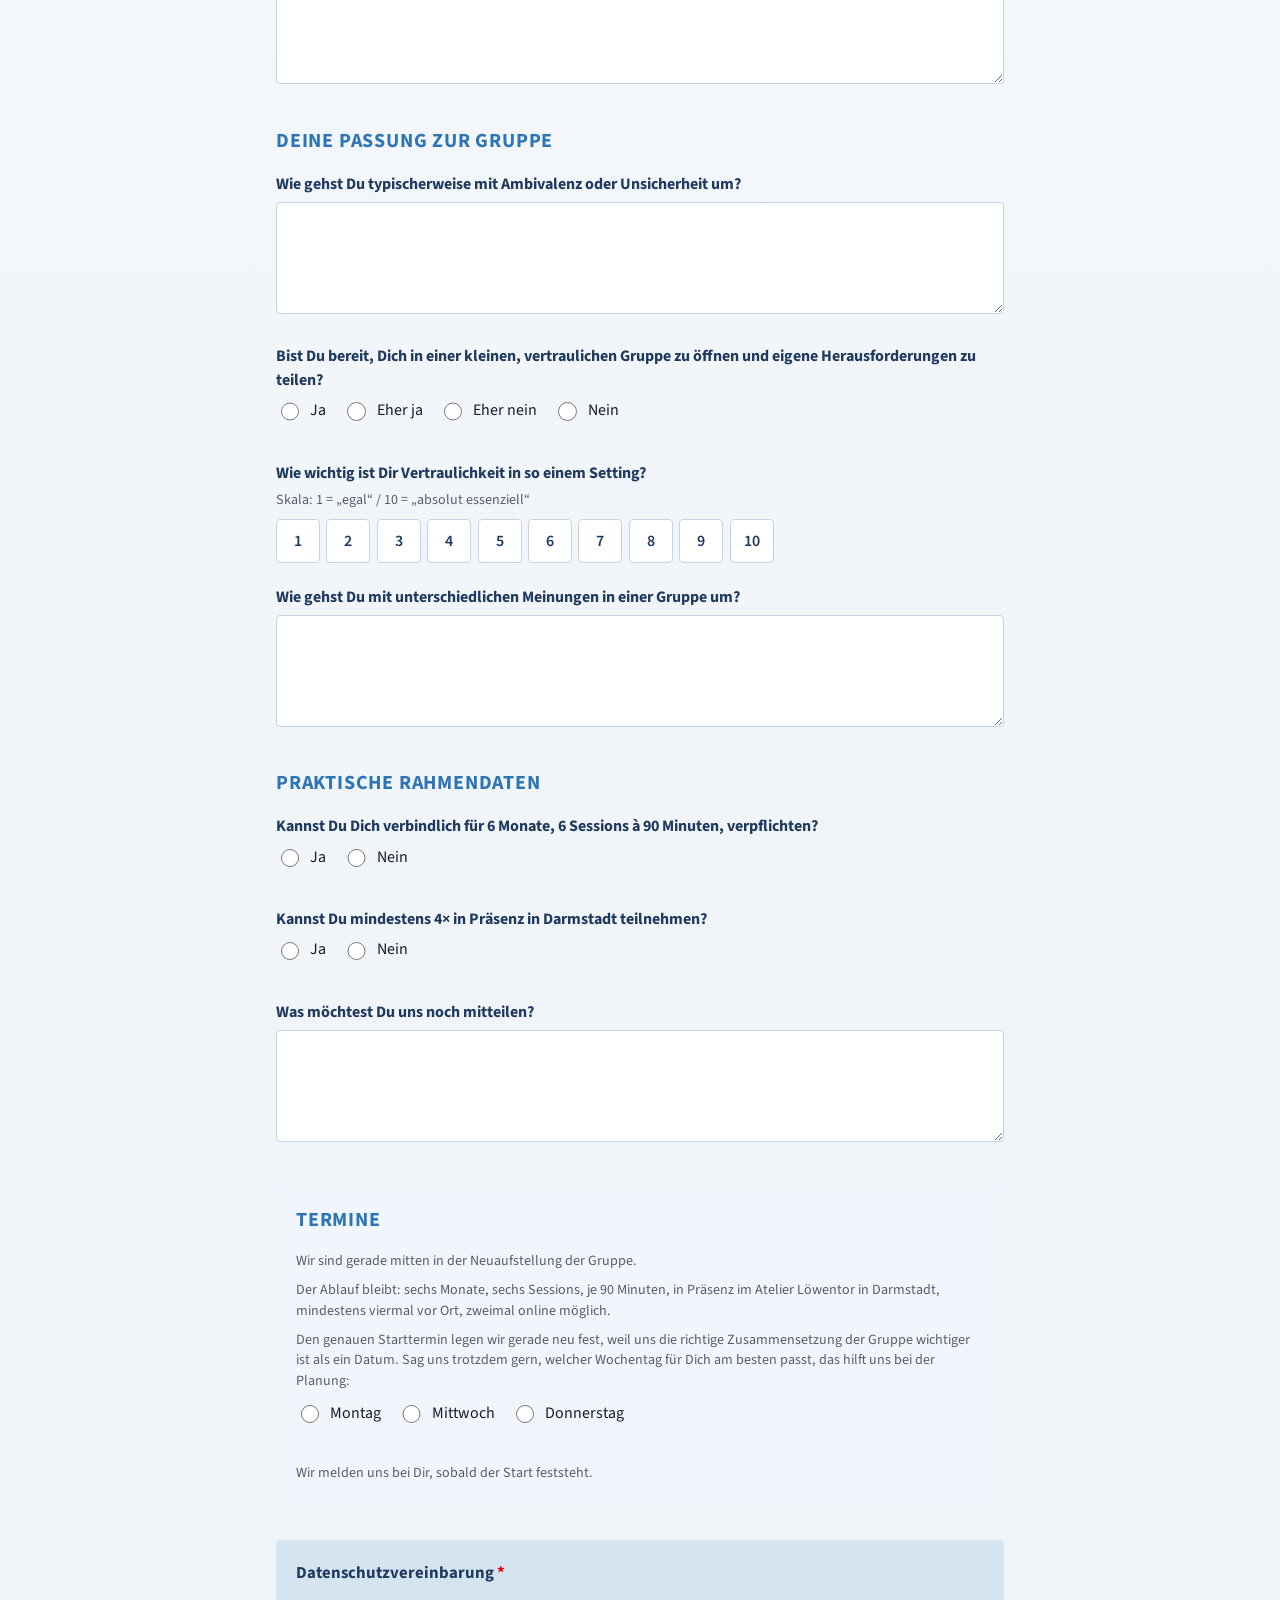
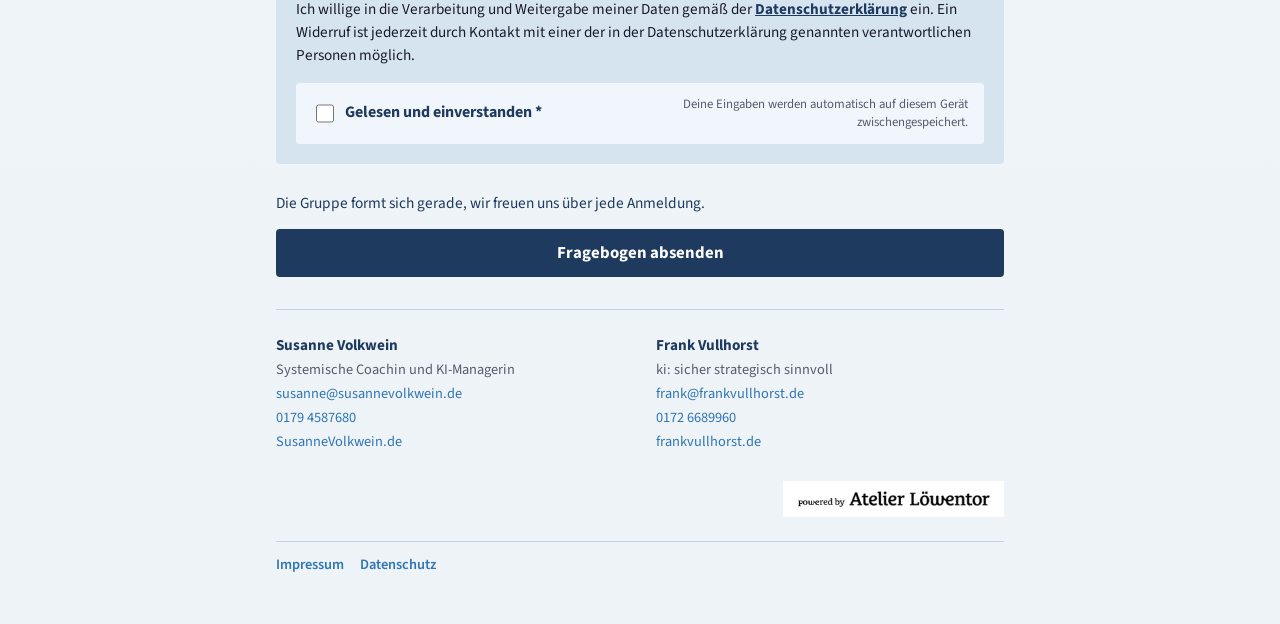
==== commit 101718a7: "Termine auf Neuaufstellung umstellen und Nutzenargumente ergänzen." ====
--- a/index.html
+++ b/index.html
@@ -41,6 +41,20 @@
       </p>
     </header>
 
+    <section class="section benefit-section" aria-labelledby="sec-nutzen">
+      <h2 id="sec-nutzen" class="section-eyebrow">Was Du mitnimmst</h2>
+      <p class="benefit-lead">Ein Podcast gibt Dir Wissen. Der Salon gibt Dir ein Urteil über Deinen eigenen Laden.</p>
+      <ul class="benefit-list">
+        <li>Klare Sprache für KI-Gespräche im Unternehmen, intern wie extern</li>
+        <li>Dein nächster Schritt: Jede Session endet damit, dass Du ihn aussprichst</li>
+        <li>Dein Fall auf dem Tisch: reihum bringt eine Person eine echte Frage mit, sieben Köpfe denken mit</li>
+        <li>Dein Logbuch: sechs Seiten, eine je Abend, am Ende Dein eigener Weg</li>
+        <li>Einordnung: Was KI kann, was sie darf, was sie mit uns macht</li>
+        <li>KI-Glossar: gängige Begriffe kennen lernen und mitnehmen</li>
+      </ul>
+      <p class="benefit-note">Die Besetzung ist Teil des Formats: keine zwei Teilnehmenden aus derselben Branche.</p>
+    </section>
+
     <div id="form-status" class="form-status" role="status" aria-live="polite" hidden></div>
 
     <form
@@ -321,105 +335,25 @@
         </div>
       </section>
 
-      <!-- TERMINFINDUNG -->
+      <!-- TERMINE -->
       <section class="section termin-section" aria-labelledby="sec-termin">
-        <h2 id="sec-termin" class="section-eyebrow">Terminfindung</h2>
+        <h2 id="sec-termin" class="section-eyebrow">Termine</h2>
         <p class="hint termin-intro">
-          Terminfindung für den Auftakt des ersten KI-Salons: Für alle 6 Sessions stehen die Kalenderwochen fest.
-          Damit sich die Gruppe über die sechs Monate hinweg verbindlich und verlässlich verabreden kann, geben
-          wir die Kalenderwochen vor. Den passenden Wochentag stimmen wir gemeinsam mit der Gruppe ab,
-          damit es für möglichst alle gut passt. Die Sessions finden in Präsenz in den Räumen der
-          Atelier Löwentor GmbH in Darmstadt statt.
+          Wir sind gerade mitten in der Neuaufstellung der Gruppe.
         </p>
-
-        <div class="termin-table-wrap">
-          <table class="termin-table">
-            <caption class="visually-hidden">Termine der 6 KI-Salon-Sessions mit Zeitablauf</caption>
-            <thead>
-              <tr>
-                <th scope="col">Session</th>
-                <th scope="col">Kalenderwoche</th>
-                <th scope="col">Zeitablauf</th>
-              </tr>
-            </thead>
-            <tbody>
-              <tr>
-                <td class="termin-session">1</td>
-                <td class="termin-kw">
-                  <span class="termin-dates">21. bis 25.09.2026</span>
-                  <span class="termin-kw-label">KW 39</span>
-                </td>
-                <td class="termin-timeline-cell" rowspan="6">
-                  <div class="termin-timeline" aria-label="Zeitablauf pro Session">
-                    <div class="termin-timeline-step">
-                      <span class="termin-timeline-label">Ankommen:</span>
-                      <strong class="termin-timeline-time">18:40 Uhr</strong>
-                    </div>
-                    <span class="termin-timeline-arrow" aria-hidden="true"></span>
-                    <div class="termin-timeline-step">
-                      <span class="termin-timeline-label">Start:</span>
-                      <strong class="termin-timeline-time">19:00 Uhr</strong>
-                    </div>
-                    <span class="termin-timeline-arrow" aria-hidden="true"></span>
-                    <div class="termin-timeline-step">
-                      <span class="termin-timeline-label">Ende:</span>
-                      <strong class="termin-timeline-time">20:30 Uhr</strong>
-                    </div>
-                    <span class="termin-timeline-arrow" aria-hidden="true"></span>
-                    <div class="termin-timeline-step">
-                      <span class="termin-timeline-label">Ausklang:</span>
-                      <strong class="termin-timeline-time">21:00 Uhr</strong>
-                    </div>
-                  </div>
-                </td>
-              </tr>
-              <tr>
-                <td class="termin-session">2</td>
-                <td class="termin-kw">
-                  <span class="termin-dates">26. bis 30.10.2026</span>
-                  <span class="termin-kw-label">KW 44</span>
-                </td>
-              </tr>
-              <tr>
-                <td class="termin-session">3</td>
-                <td class="termin-kw">
-                  <span class="termin-dates">23. bis 27.11.2026</span>
-                  <span class="termin-kw-label">KW 48</span>
-                </td>
-              </tr>
-              <tr>
-                <td class="termin-session">4</td>
-                <td class="termin-kw">
-                  <span class="termin-dates">18. bis 22.01.2027</span>
-                  <span class="termin-kw-label">KW 03</span>
-                </td>
-              </tr>
-              <tr>
-                <td class="termin-session">5</td>
-                <td class="termin-kw">
-                  <span class="termin-dates">15. bis 19.02.2027</span>
-                  <span class="termin-kw-label">KW 07</span>
-                </td>
-              </tr>
-              <tr>
-                <td class="termin-session">6</td>
-                <td class="termin-kw">
-                  <span class="termin-dates">15. bis 19.03.2027</span>
-                  <span class="termin-kw-label">KW 11</span>
-                </td>
-              </tr>
-            </tbody>
-          </table>
-        </div>
-
-        <p class="termin-pdf-link">
-          <a href="assets/KI-Salon_Termine.pdf" download="KI-Salon_Termine.pdf">Terminübersicht als PDF herunterladen</a>
+        <p class="hint">
+          Der Ablauf bleibt: sechs Monate, sechs Sessions, je 90 Minuten, in Präsenz im Atelier
+          Löwentor in Darmstadt, mindestens viermal vor Ort, zweimal online möglich.
         </p>
+        <p class="hint">
+          Den genauen Starttermin legen wir gerade neu fest, weil uns die richtige
+          Zusammensetzung der Gruppe wichtiger ist als ein Datum. Sag uns trotzdem gern, welcher
+          Wochentag für Dich am besten passt, das hilft uns bei der Planung:
+        </p>
 
         <fieldset class="field">
-          <legend>Welcher feste Wochentag ist für dich der Beste? <span class="required" aria-hidden="true">*</span></legend>
-          <p class="hint">Für den KI-Salon stehen drei Wochentage zur Auswahl.</p>
-          <div class="choice-list">
+          <legend class="visually-hidden">Welcher Wochentag passt am besten? <span class="required" aria-hidden="true">*</span></legend>
+          <div class="choice-list choice-list-inline">
             <label class="choice">
               <input type="radio" name="termin_wochentag" value="montag" required aria-required="true">
               <span>Montag</span>
@@ -433,8 +367,9 @@
               <span>Donnerstag</span>
             </label>
           </div>
-          <p class="hint termin-deadline">Bitte gib uns bis zum 10. September Bescheid.</p>
-        </fieldset>
+        </fieldset>
+
+        <p class="hint termin-deadline">Wir melden uns bei Dir, sobald der Start feststeht.</p>
       </section>
 
       <!-- DATENSCHUTZ -->
@@ -457,8 +392,7 @@
       </section>
 
       <div class="submit-row">
-        <p class="closing-hint">Es gibt 8 Plätze. Wenn die Gruppe steht, ist sie geschlossen.</p>
-        <p class="closing-hint">Vor dem ersten Treffen gibt es einen gemeinsamen Online-Info-Abend, bei dem sich alle Teilnehmenden schon einmal sehen und kennenlernen können. <span class="closing-hint-date">Dieser findet am 10. September um 18:40 Uhr statt.</span></p>
+        <p class="closing-hint">Die Gruppe formt sich gerade, wir freuen uns über jede Anmeldung.</p>
         <button type="submit" class="btn-submit" id="submit-btn">Fragebogen absenden</button>
       </div>
     </form>
@@ -468,10 +402,9 @@
       <p class="success-text">Dankeschön für deinen Input.</p>
       <p class="success-text">Deine Terminpräferenz wurde mit übermittelt.</p>
       <p class="success-text">
-        Jetzt kann es eine Weile dauern, bis wir uns bei dir melden.
+        Wir melden uns bei Dir, sobald der Start feststeht.
         Wenn du zwischendurch Fragen hast, melde dich gern bei uns.
       </p>
-      <p class="success-save-the-date">Save the Date: 10. September um 18:40 Uhr - erstes Online Kennenlernen</p>
     </section>
 
     <footer class="footer">
--- a/css/styles.css
+++ b/css/styles.css
@@ -177,6 +177,45 @@
   color: var(--color-white);
 }
 
+/* Was Du mitnimmst */
+.benefit-section {
+  margin-bottom: 1.75rem;
+}
+
+.benefit-section .section-eyebrow {
+  margin-bottom: 0.85rem;
+}
+
+.benefit-lead {
+  margin: 0 0 0.85rem;
+  font-size: 1.02rem;
+  font-weight: 600;
+  color: var(--color-navy);
+  line-height: 1.4;
+}
+
+.benefit-list {
+  margin: 0 0 0.9rem;
+  padding-left: 1.2rem;
+  color: var(--color-text);
+  line-height: 1.5;
+}
+
+.benefit-list li {
+  margin-bottom: 0.4rem;
+}
+
+.benefit-list li:last-child {
+  margin-bottom: 0;
+}
+
+.benefit-note {
+  margin: 0;
+  font-size: 0.95rem;
+  color: var(--color-hint);
+  line-height: 1.45;
+}
+
 /* Status */
 .form-status {
   margin: 0 0 1.25rem;
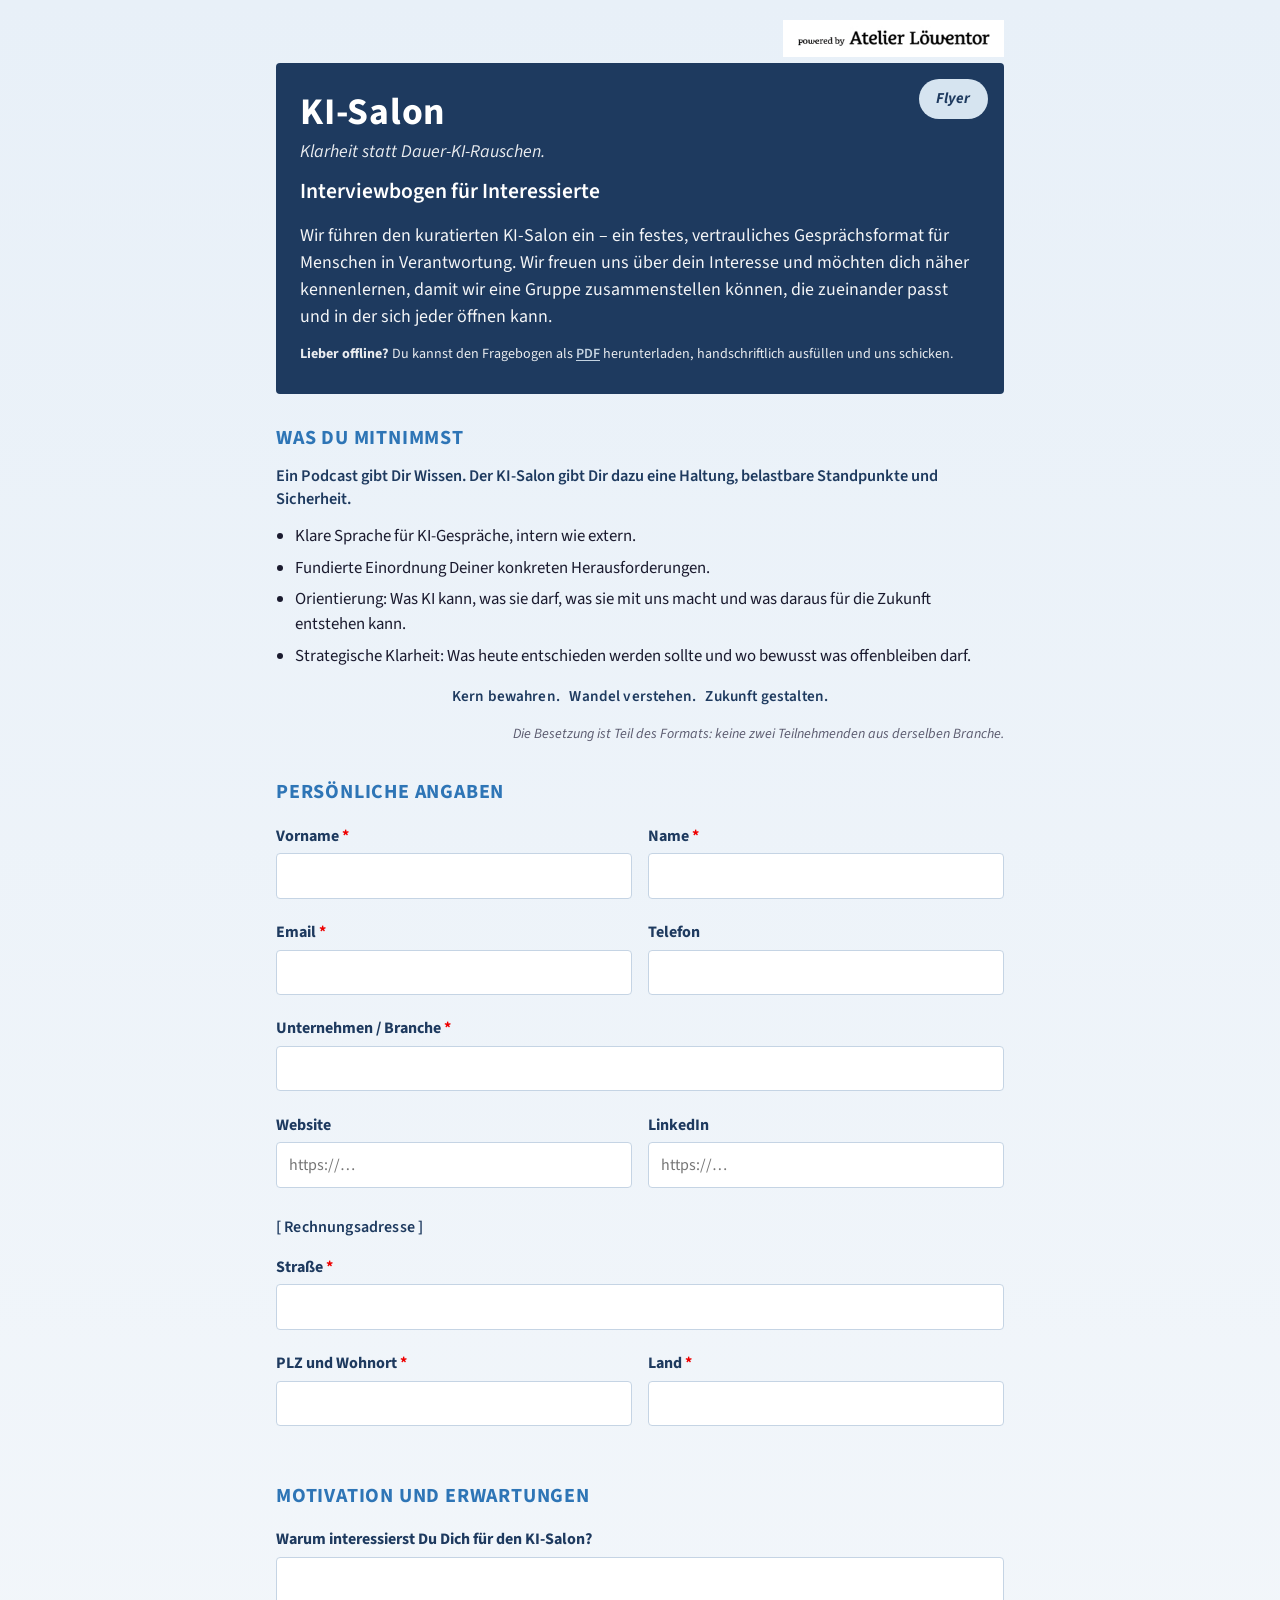
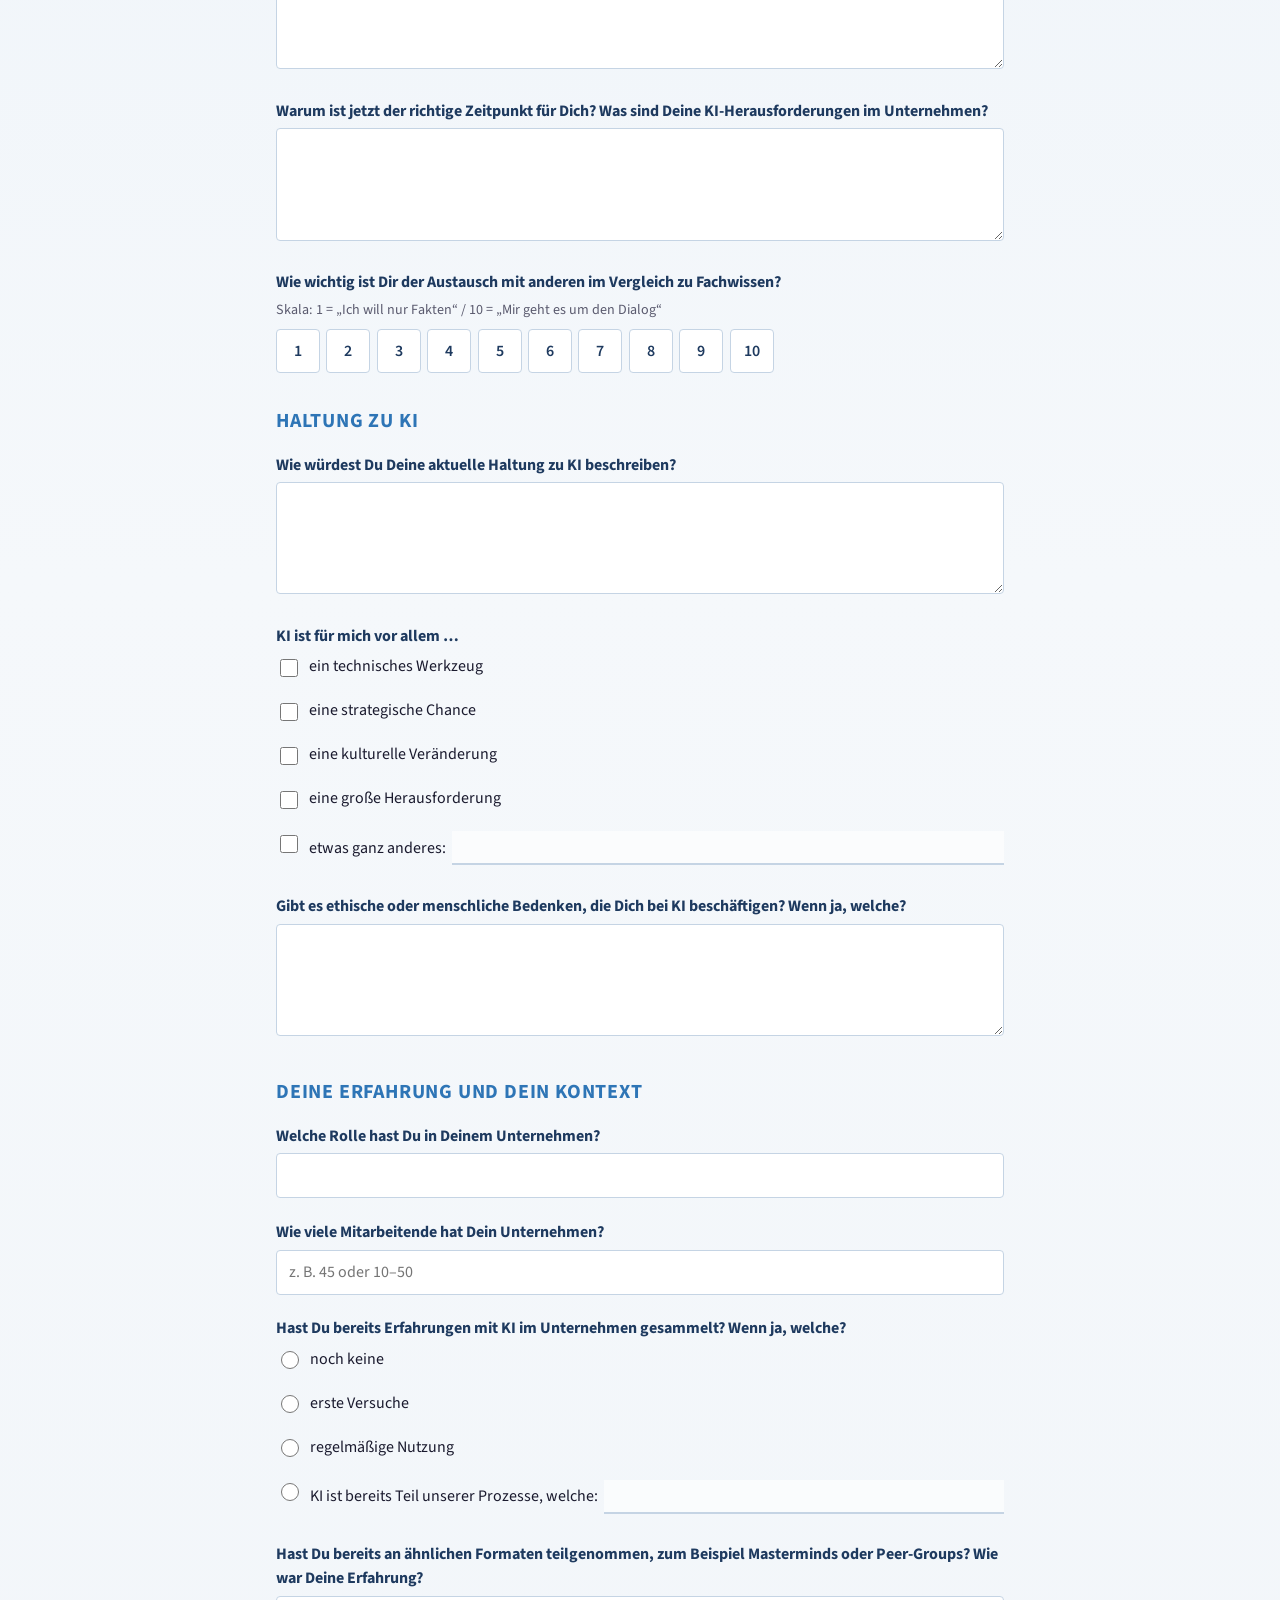
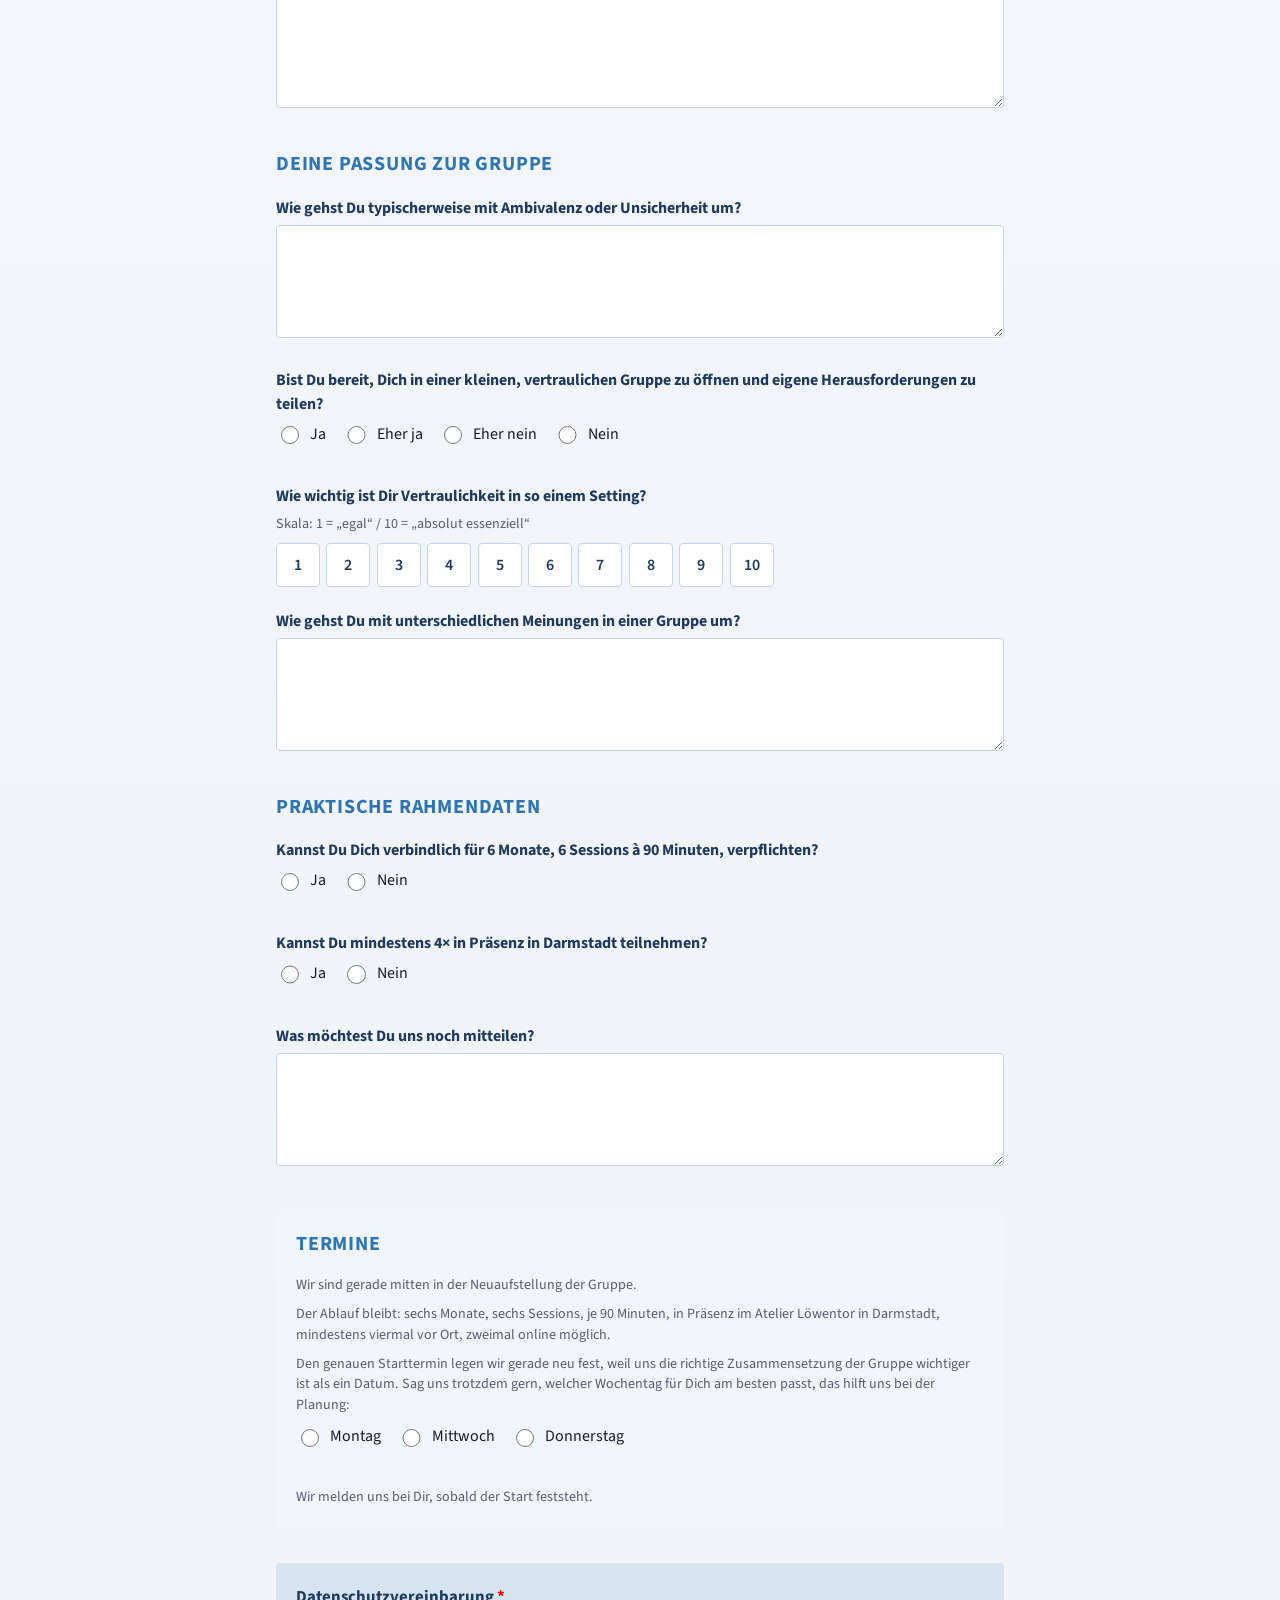
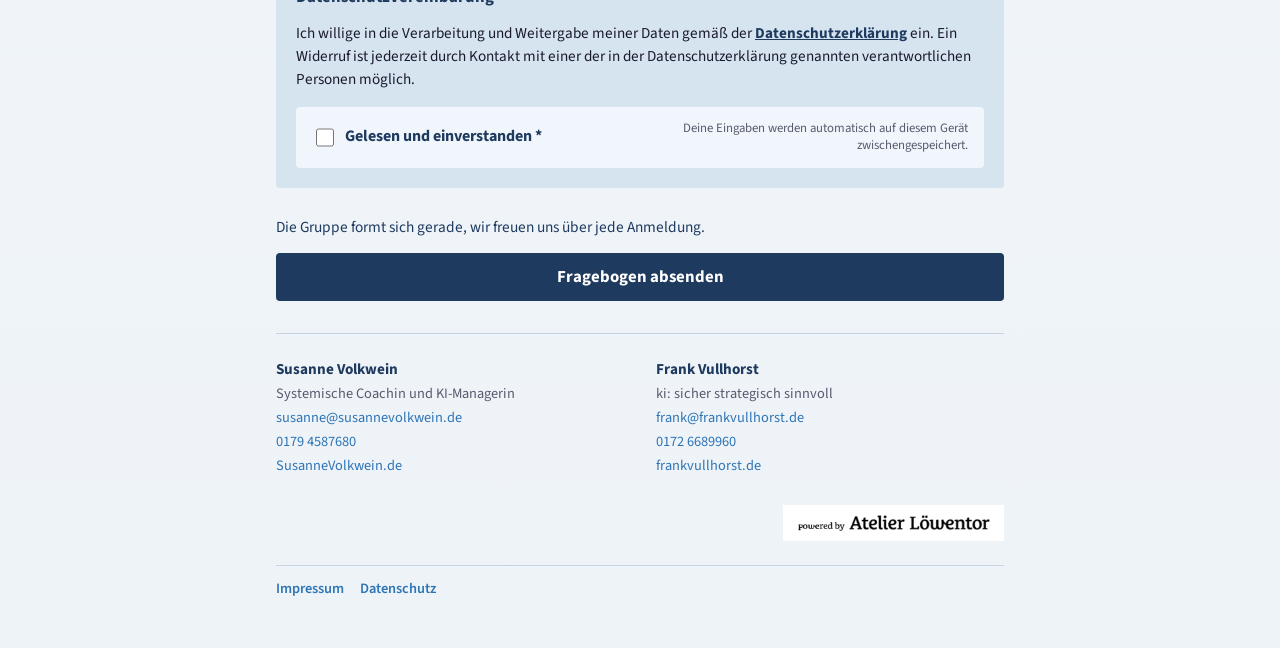
==== commit b8764a66: "Inhalte und PDFs aktualisieren: Nutzen, Termine, Flyer und Fragebogen." ====
--- a/index.html
+++ b/index.html
@@ -43,16 +43,15 @@
 
     <section class="section benefit-section" aria-labelledby="sec-nutzen">
       <h2 id="sec-nutzen" class="section-eyebrow">Was Du mitnimmst</h2>
-      <p class="benefit-lead">Ein Podcast gibt Dir Wissen. Der Salon gibt Dir ein Urteil über Deinen eigenen Laden.</p>
+      <p class="benefit-lead">Ein Podcast gibt Dir Wissen. Der KI-Salon gibt Dir dazu eine Haltung, belastbare Standpunkte und Sicherheit.</p>
       <ul class="benefit-list">
-        <li>Klare Sprache für KI-Gespräche im Unternehmen, intern wie extern</li>
-        <li>Dein nächster Schritt: Jede Session endet damit, dass Du ihn aussprichst</li>
-        <li>Dein Fall auf dem Tisch: reihum bringt eine Person eine echte Frage mit, sieben Köpfe denken mit</li>
-        <li>Dein Logbuch: sechs Seiten, eine je Abend, am Ende Dein eigener Weg</li>
-        <li>Einordnung: Was KI kann, was sie darf, was sie mit uns macht</li>
-        <li>KI-Glossar: gängige Begriffe kennen lernen und mitnehmen</li>
+        <li>Klare Sprache für KI-Gespräche, intern wie extern.</li>
+        <li>Fundierte Einordnung Deiner konkreten Herausforderungen.</li>
+        <li>Orientierung: Was KI kann, was sie darf, was sie mit uns macht und was daraus für die Zukunft entstehen kann.</li>
+        <li>Strategische Klarheit: Was heute entschieden werden sollte und wo bewusst was offenbleiben darf.</li>
       </ul>
-      <p class="benefit-note">Die Besetzung ist Teil des Formats: keine zwei Teilnehmenden aus derselben Branche.</p>
+      <p class="benefit-note benefit-motto">Kern bewahren.&nbsp;&nbsp;&nbsp;Wandel verstehen.&nbsp;&nbsp;&nbsp;Zukunft gestalten.</p>
+      <p class="benefit-casting">Die Besetzung ist Teil des Formats: keine zwei Teilnehmenden aus derselben Branche.</p>
     </section>
 
     <div id="form-status" class="form-status" role="status" aria-live="polite" hidden></div>
--- a/css/styles.css
+++ b/css/styles.css
@@ -216,6 +216,24 @@
   line-height: 1.45;
 }
 
+.benefit-motto {
+  margin-top: 1rem;
+  margin-bottom: 0;
+  font-weight: 600;
+  color: var(--color-navy);
+  letter-spacing: 0.01em;
+  text-align: center;
+}
+
+.benefit-casting {
+  margin: 1.1rem 0 0;
+  font-size: 0.88rem;
+  font-style: italic;
+  color: var(--color-hint);
+  line-height: 1.4;
+  text-align: right;
+}
+
 /* Status */
 .form-status {
   margin: 0 0 1.25rem;
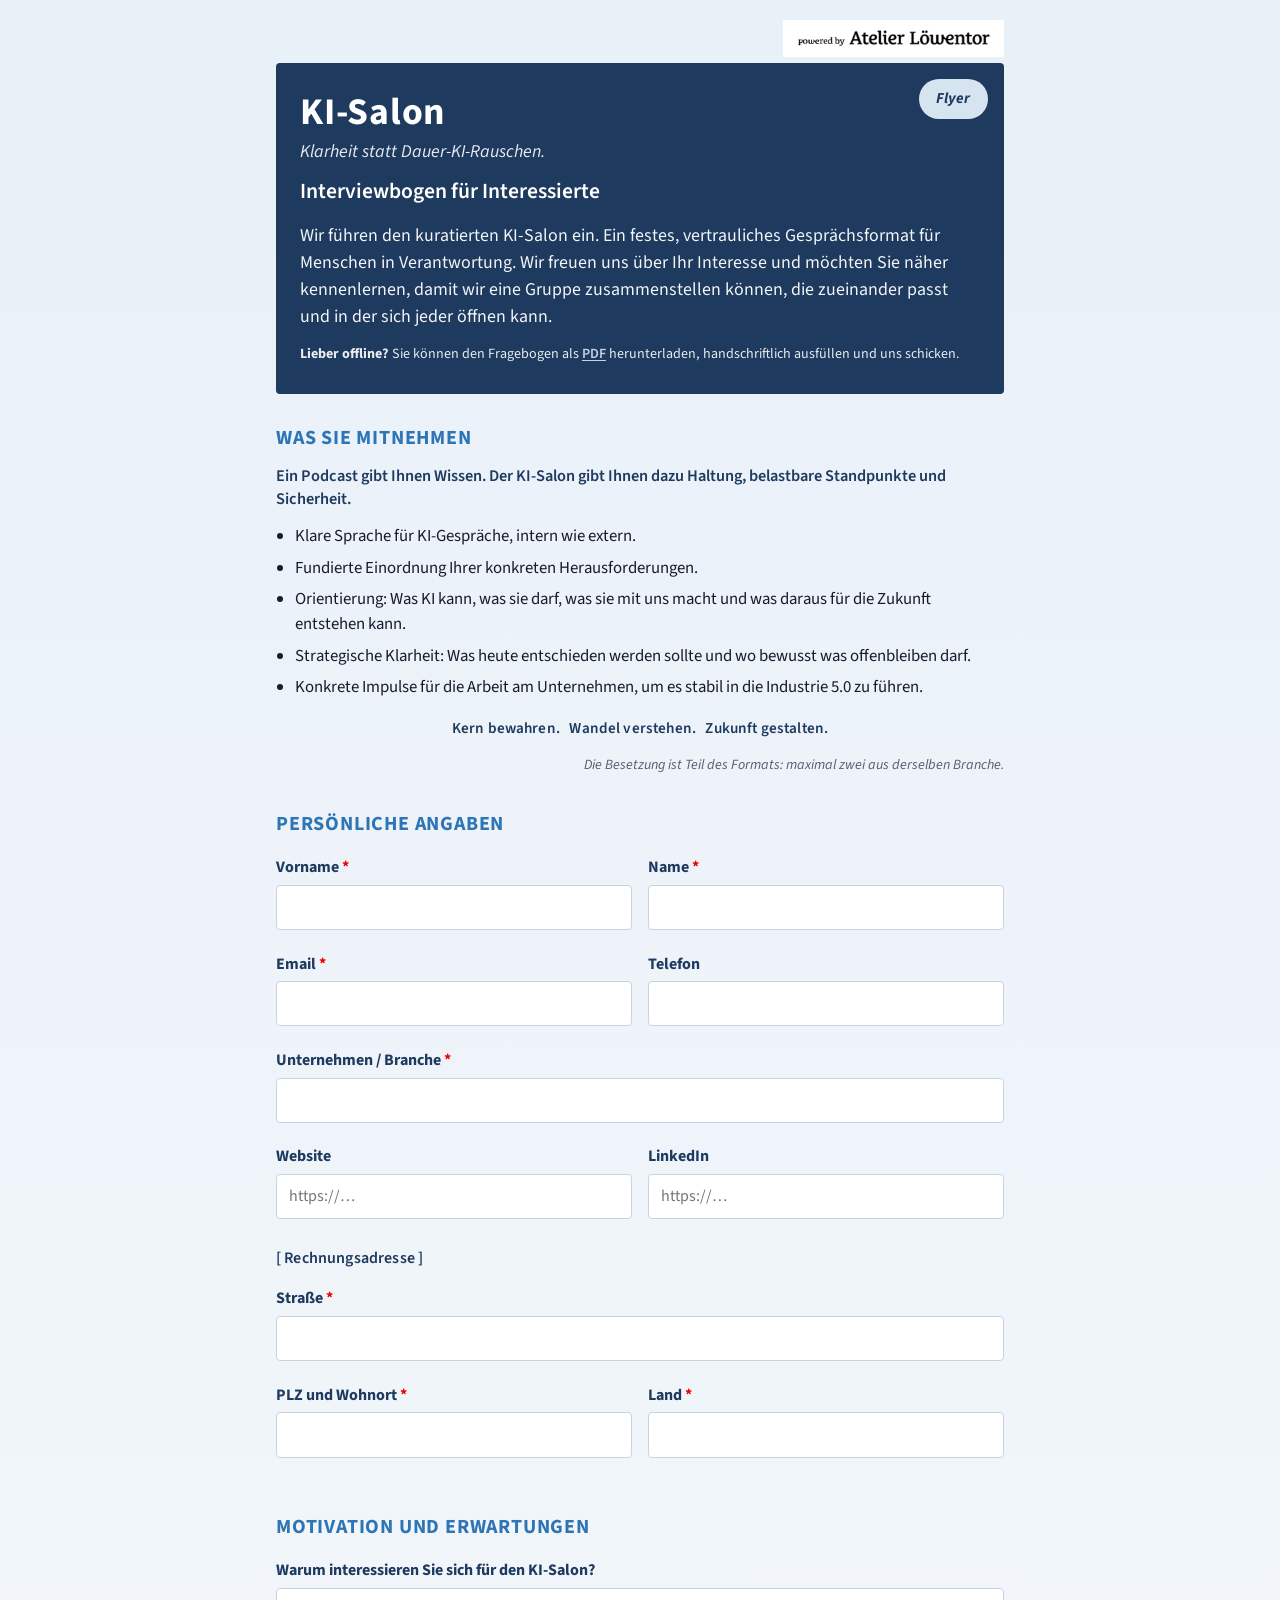
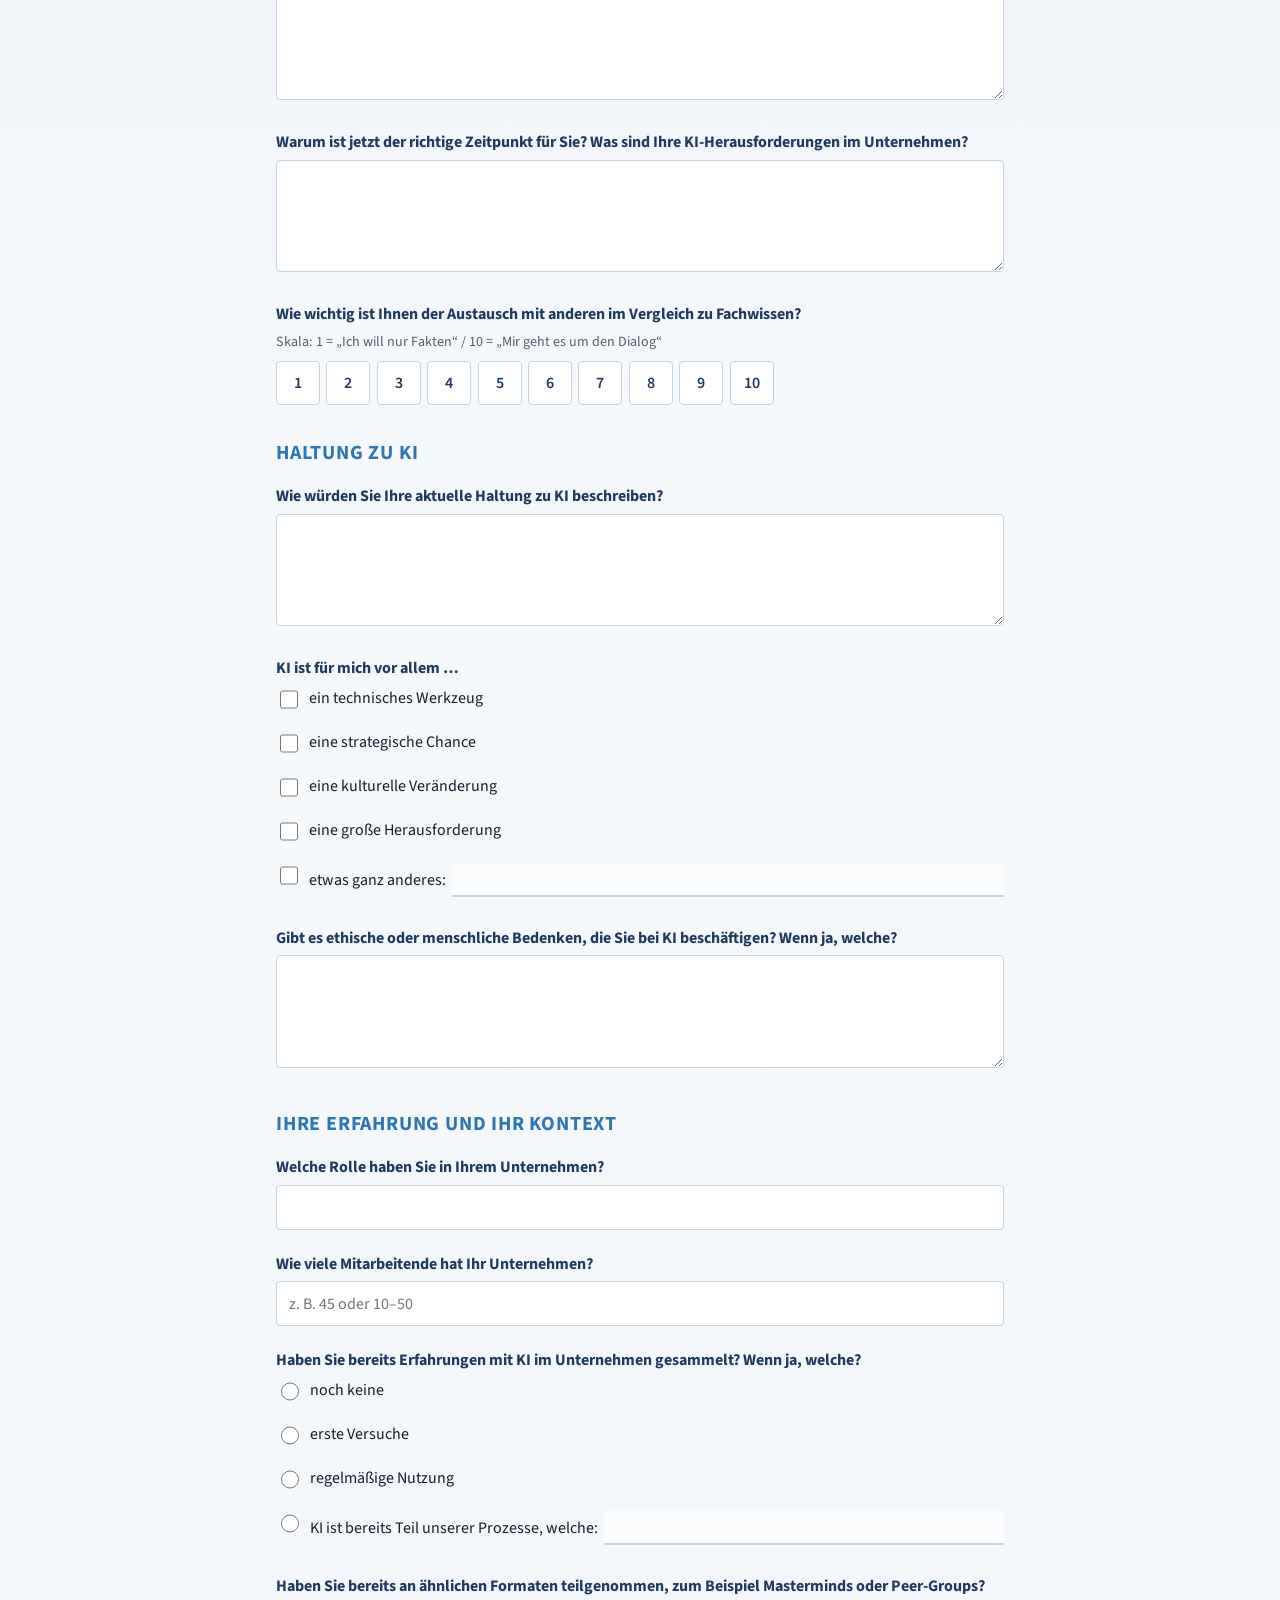
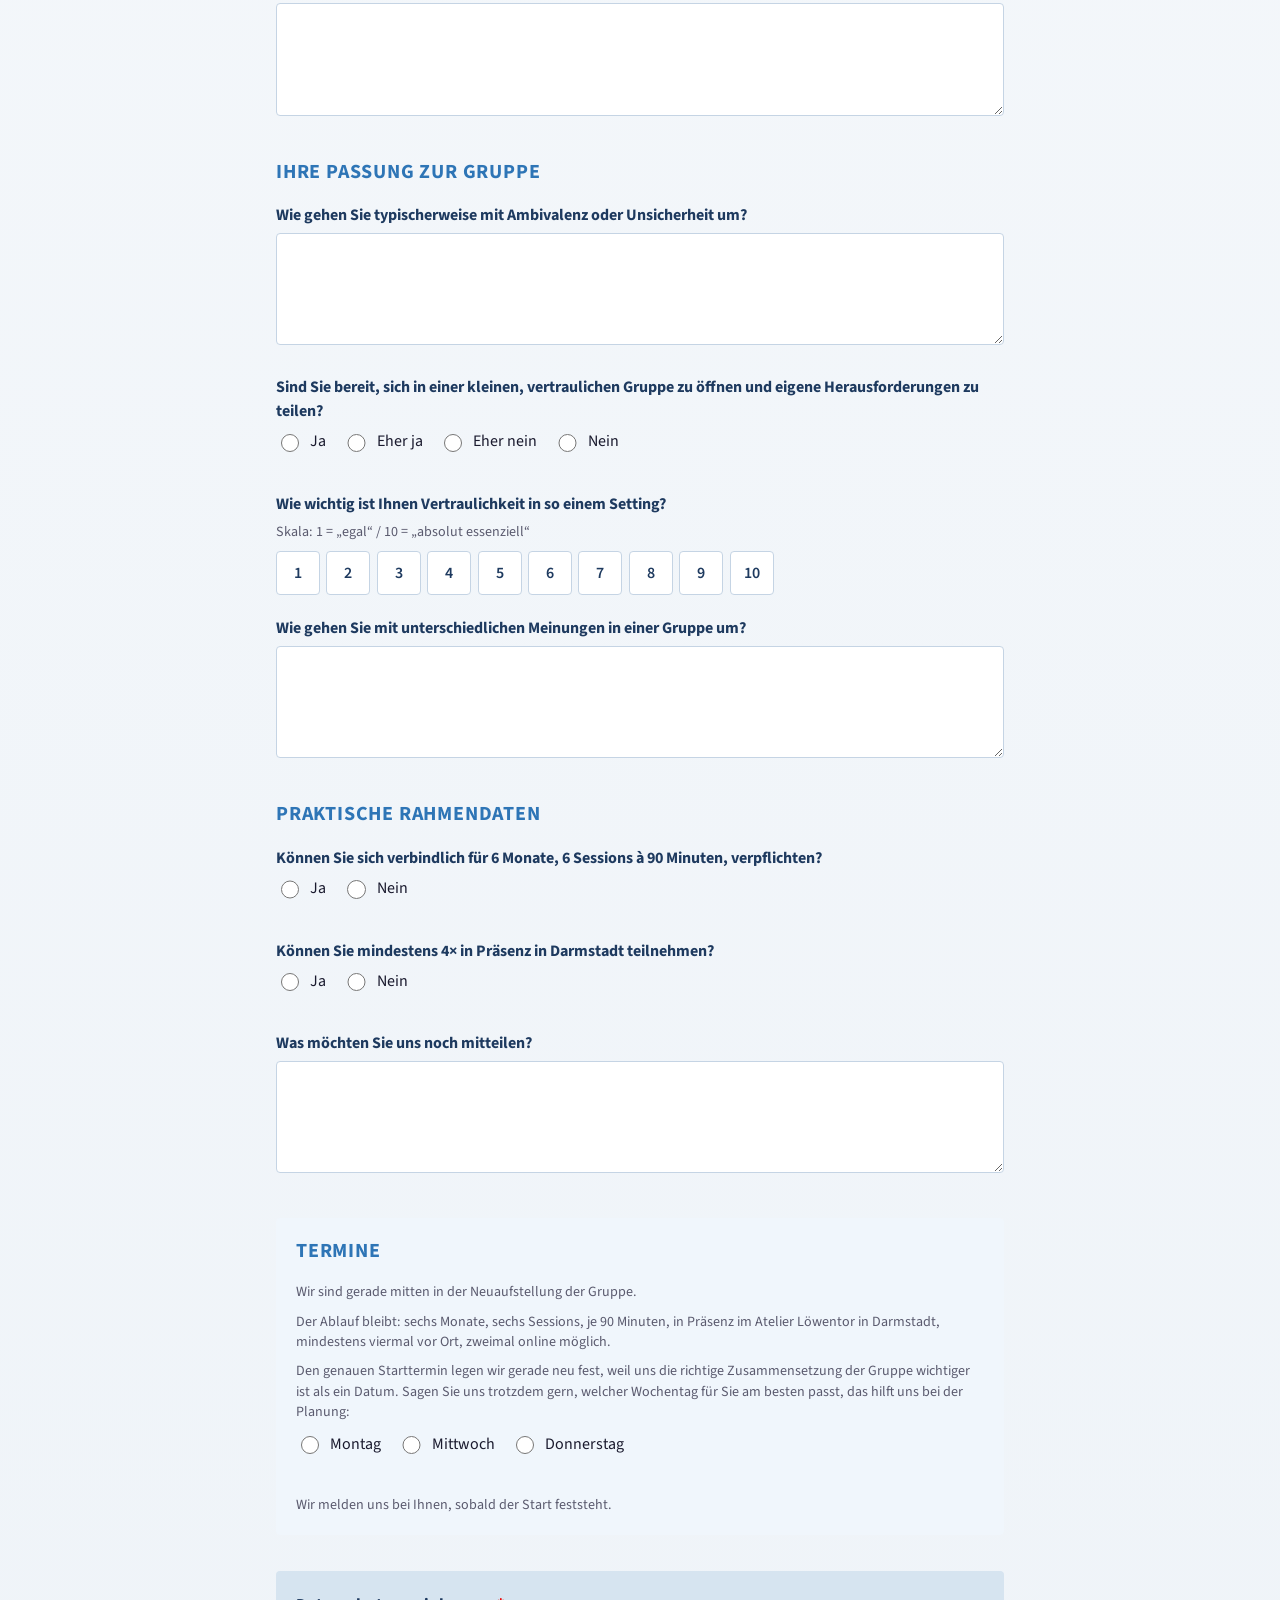
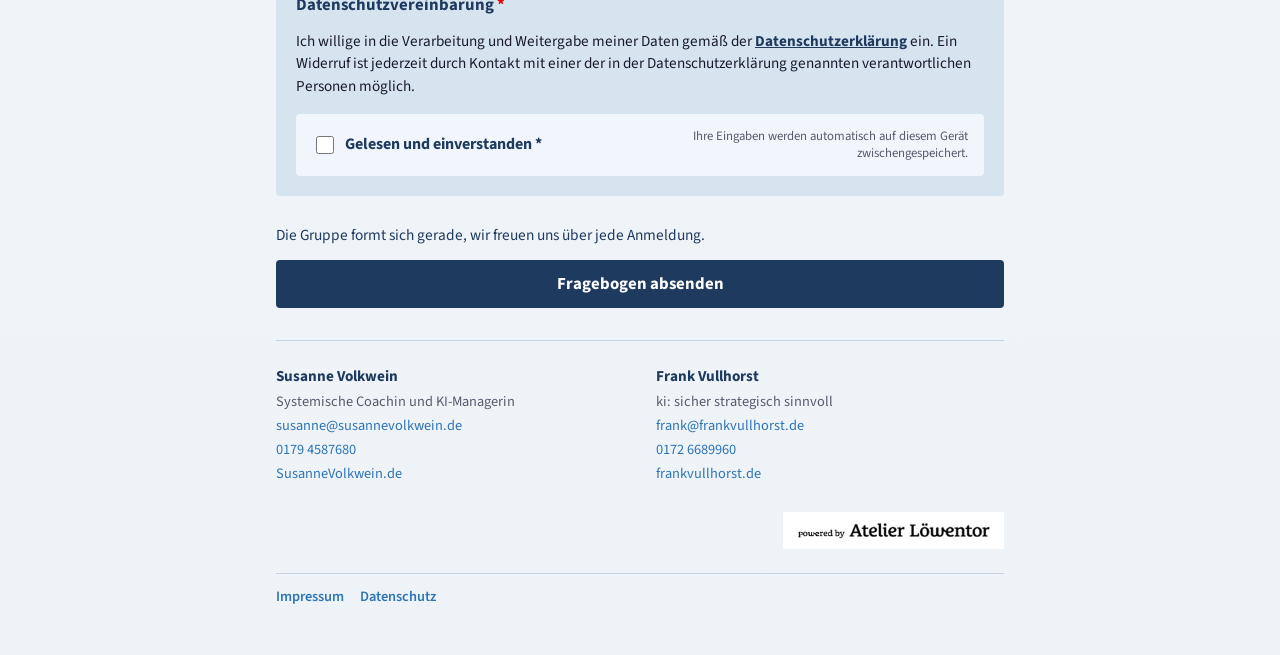
==== commit 4f6a1c57: "Fragebogen auf Sie-Anrede und PDF 2026-09-10 aktualisieren. Co-authored-by: Cursor <cursoragent@curs" ====
--- a/index.html
+++ b/index.html
@@ -32,26 +32,27 @@
       <p class="hero-tagline">Klarheit statt Dauer-KI-Rauschen.</p>
       <h1 class="hero-title">Interviewbogen für Interessierte</h1>
       <p class="hero-intro">
-        Wir führen den kuratierten KI-Salon ein – ein festes, vertrauliches Gesprächsformat für Menschen in Verantwortung.
-        Wir freuen uns über dein Interesse und möchten dich näher kennenlernen,
+        Wir führen den kuratierten KI-Salon ein. Ein festes, vertrauliches Gesprächsformat für Menschen in Verantwortung.
+        Wir freuen uns über Ihr Interesse und möchten Sie näher kennenlernen,
         damit wir eine Gruppe zusammenstellen können, die zueinander passt und in der sich jeder öffnen kann.
       </p>
       <p class="hero-offline-hint">
-        <strong>Lieber offline?</strong> Du kannst den Fragebogen als <a href="assets/KI-Salon_Fragebogen.pdf" download="KI-Salon_Fragebogen.pdf">PDF</a> herunterladen, handschriftlich ausfüllen und&nbsp;uns&nbsp;schicken.
+        <strong>Lieber offline?</strong> Sie können den Fragebogen als <a href="assets/KI-Salon_Fragebogen.pdf" download="KI-Salon_Fragebogen.pdf">PDF</a> herunterladen, handschriftlich ausfüllen und&nbsp;uns&nbsp;schicken.
       </p>
     </header>
 
     <section class="section benefit-section" aria-labelledby="sec-nutzen">
-      <h2 id="sec-nutzen" class="section-eyebrow">Was Du mitnimmst</h2>
-      <p class="benefit-lead">Ein Podcast gibt Dir Wissen. Der KI-Salon gibt Dir dazu eine Haltung, belastbare Standpunkte und Sicherheit.</p>
+      <h2 id="sec-nutzen" class="section-eyebrow">Was Sie mitnehmen</h2>
+      <p class="benefit-lead">Ein Podcast gibt Ihnen Wissen. Der KI-Salon gibt Ihnen dazu Haltung, belastbare Standpunkte und Sicherheit.</p>
       <ul class="benefit-list">
         <li>Klare Sprache für KI-Gespräche, intern wie extern.</li>
-        <li>Fundierte Einordnung Deiner konkreten Herausforderungen.</li>
+        <li>Fundierte Einordnung Ihrer konkreten Herausforderungen.</li>
         <li>Orientierung: Was KI kann, was sie darf, was sie mit uns macht und was daraus für die Zukunft entstehen kann.</li>
         <li>Strategische Klarheit: Was heute entschieden werden sollte und wo bewusst was offenbleiben darf.</li>
+        <li>Konkrete Impulse für die Arbeit am Unternehmen, um es stabil in die Industrie 5.0 zu führen.</li>
       </ul>
       <p class="benefit-note benefit-motto">Kern bewahren.&nbsp;&nbsp;&nbsp;Wandel verstehen.&nbsp;&nbsp;&nbsp;Zukunft gestalten.</p>
-      <p class="benefit-casting">Die Besetzung ist Teil des Formats: keine zwei Teilnehmenden aus derselben Branche.</p>
+      <p class="benefit-casting">Die Besetzung ist Teil des Formats: maximal zwei aus derselben Branche.</p>
     </section>
 
     <div id="form-status" class="form-status" role="status" aria-live="polite" hidden></div>
@@ -126,17 +127,17 @@
         <h2 id="sec-motivation" class="section-eyebrow">Motivation und Erwartungen</h2>
 
         <div class="field">
-          <label for="motivation_warum">Warum interessierst Du Dich für den KI-Salon?</label>
+          <label for="motivation_warum">Warum interessieren Sie sich für den KI-Salon?</label>
           <textarea id="motivation_warum" name="motivation_warum" rows="4"></textarea>
         </div>
 
         <div class="field">
-          <label for="motivation_zeitpunkt_herausforderungen">Warum ist jetzt der richtige Zeitpunkt für Dich? Was sind Deine KI-Herausforderungen im Unternehmen?</label>
+          <label for="motivation_zeitpunkt_herausforderungen">Warum ist jetzt der richtige Zeitpunkt für Sie? Was sind Ihre KI-Herausforderungen im Unternehmen?</label>
           <textarea id="motivation_zeitpunkt_herausforderungen" name="motivation_zeitpunkt_herausforderungen" rows="4"></textarea>
         </div>
 
         <fieldset class="field scale-field">
-          <legend>Wie wichtig ist Dir der Austausch mit anderen im Vergleich zu Fachwissen?</legend>
+          <legend>Wie wichtig ist Ihnen der Austausch mit anderen im Vergleich zu Fachwissen?</legend>
           <p class="hint">Skala: 1 = „Ich will nur Fakten“ / 10 = „Mir geht es um den Dialog“</p>
           <div class="scale" role="radiogroup" aria-label="Austausch vs. Fachwissen, Skala 1 bis 10">
             <label class="scale-option"><input type="radio" name="skala_austausch" value="1"><span>1</span></label>
@@ -158,7 +159,7 @@
         <h2 id="sec-haltung" class="section-eyebrow">Haltung zu KI</h2>
 
         <div class="field">
-          <label for="haltung_beschreibung">Wie würdest Du Deine aktuelle Haltung zu KI beschreiben?</label>
+          <label for="haltung_beschreibung">Wie würden Sie Ihre aktuelle Haltung zu KI beschreiben?</label>
           <textarea id="haltung_beschreibung" name="haltung_beschreibung" rows="4"></textarea>
         </div>
 
@@ -192,27 +193,27 @@
         </fieldset>
 
         <div class="field">
-          <label for="haltung_ethik">Gibt es ethische oder menschliche Bedenken, die Dich bei KI beschäftigen? Wenn ja, welche?</label>
+          <label for="haltung_ethik">Gibt es ethische oder menschliche Bedenken, die Sie bei KI beschäftigen? Wenn ja, welche?</label>
           <textarea id="haltung_ethik" name="haltung_ethik" rows="4"></textarea>
         </div>
       </section>
 
       <!-- ERFAHRUNG UND KONTEXT -->
       <section class="section" aria-labelledby="sec-erfahrung">
-        <h2 id="sec-erfahrung" class="section-eyebrow">Deine Erfahrung und Dein Kontext</h2>
-
-        <div class="field">
-          <label for="rolle">Welche Rolle hast Du in Deinem Unternehmen?</label>
+        <h2 id="sec-erfahrung" class="section-eyebrow">Ihre Erfahrung und Ihr Kontext</h2>
+
+        <div class="field">
+          <label for="rolle">Welche Rolle haben Sie in Ihrem Unternehmen?</label>
           <input type="text" id="rolle" name="rolle">
         </div>
 
         <div class="field">
-          <label for="mitarbeitende">Wie viele Mitarbeitende hat Dein Unternehmen?</label>
+          <label for="mitarbeitende">Wie viele Mitarbeitende hat Ihr Unternehmen?</label>
           <input type="text" id="mitarbeitende" name="mitarbeitende" placeholder="z. B. 45 oder 10–50">
         </div>
 
         <fieldset class="field">
-          <legend>Hast Du bereits Erfahrungen mit KI im Unternehmen gesammelt? Wenn ja, welche?</legend>
+          <legend>Haben Sie bereits Erfahrungen mit KI im Unternehmen gesammelt? Wenn ja, welche?</legend>
           <div class="choice-list">
             <label class="choice">
               <input type="radio" name="erfahrung_ki_stufe" value="noch_keine">
@@ -237,22 +238,22 @@
         </fieldset>
 
         <div class="field">
-          <label for="erfahrung_formate">Hast Du bereits an ähnlichen Formaten teilgenommen, zum Beispiel Masterminds oder Peer-Groups? Wie war Deine Erfahrung?</label>
+          <label for="erfahrung_formate">Haben Sie bereits an ähnlichen Formaten teilgenommen, zum Beispiel Masterminds oder Peer-Groups?</label>
           <textarea id="erfahrung_formate" name="erfahrung_formate" rows="4"></textarea>
         </div>
       </section>
 
       <!-- PASSUNG ZUR GRUPPE -->
       <section class="section" aria-labelledby="sec-passung">
-        <h2 id="sec-passung" class="section-eyebrow">Deine Passung zur Gruppe</h2>
-
-        <div class="field">
-          <label for="passung_ambivalenz">Wie gehst Du typischerweise mit Ambivalenz oder Unsicherheit um?</label>
+        <h2 id="sec-passung" class="section-eyebrow">Ihre Passung zur Gruppe</h2>
+
+        <div class="field">
+          <label for="passung_ambivalenz">Wie gehen Sie typischerweise mit Ambivalenz oder Unsicherheit um?</label>
           <textarea id="passung_ambivalenz" name="passung_ambivalenz" rows="4"></textarea>
         </div>
 
         <fieldset class="field">
-          <legend>Bist Du bereit, Dich in einer kleinen, vertraulichen Gruppe zu öffnen und eigene Herausforderungen zu teilen?</legend>
+          <legend>Sind Sie bereit, sich in einer kleinen, vertraulichen Gruppe zu öffnen und eigene Herausforderungen zu teilen?</legend>
           <div class="choice-list choice-list-inline choice-list-stacked-mobile">
             <label class="choice">
               <input type="radio" name="passung_oeffnen" value="ja">
@@ -274,7 +275,7 @@
         </fieldset>
 
         <fieldset class="field scale-field">
-          <legend>Wie wichtig ist Dir Vertraulichkeit in so einem Setting?</legend>
+          <legend>Wie wichtig ist Ihnen Vertraulichkeit in so einem Setting?</legend>
           <p class="hint">Skala: 1 = „egal“ / 10 = „absolut essenziell“</p>
           <div class="scale" role="radiogroup" aria-label="Vertraulichkeit, Skala 1 bis 10">
             <label class="scale-option"><input type="radio" name="skala_vertraulichkeit" value="1"><span>1</span></label>
@@ -291,7 +292,7 @@
         </fieldset>
 
         <div class="field">
-          <label for="passung_meinungen">Wie gehst Du mit unterschiedlichen Meinungen in einer Gruppe um?</label>
+          <label for="passung_meinungen">Wie gehen Sie mit unterschiedlichen Meinungen in einer Gruppe um?</label>
           <textarea id="passung_meinungen" name="passung_meinungen" rows="4"></textarea>
         </div>
       </section>
@@ -301,7 +302,7 @@
         <h2 id="sec-praktisch" class="section-eyebrow">Praktische Rahmendaten</h2>
 
         <fieldset class="field">
-          <legend>Kannst Du Dich verbindlich für 6 Monate, 6 Sessions à 90 Minuten, verpflichten?</legend>
+          <legend>Können Sie sich verbindlich für 6 Monate, 6 Sessions à 90 Minuten, verpflichten?</legend>
           <div class="choice-list choice-list-inline">
             <label class="choice">
               <input type="radio" name="verbindlich_6_monate" value="ja">
@@ -315,7 +316,7 @@
         </fieldset>
 
         <fieldset class="field">
-          <legend>Kannst Du mindestens 4× in Präsenz in Darmstadt teilnehmen?</legend>
+          <legend>Können Sie mindestens 4× in Präsenz in Darmstadt teilnehmen?</legend>
           <div class="choice-list choice-list-inline">
             <label class="choice">
               <input type="radio" name="praesenz_darmstadt" value="ja">
@@ -329,7 +330,7 @@
         </fieldset>
 
         <div class="field">
-          <label for="sonstiges">Was möchtest Du uns noch mitteilen?</label>
+          <label for="sonstiges">Was möchten Sie uns noch mitteilen?</label>
           <textarea id="sonstiges" name="sonstiges" rows="4"></textarea>
         </div>
       </section>
@@ -346,8 +347,8 @@
         </p>
         <p class="hint">
           Den genauen Starttermin legen wir gerade neu fest, weil uns die richtige
-          Zusammensetzung der Gruppe wichtiger ist als ein Datum. Sag uns trotzdem gern, welcher
-          Wochentag für Dich am besten passt, das hilft uns bei der Planung:
+          Zusammensetzung der Gruppe wichtiger ist als ein Datum. Sagen Sie uns trotzdem gern, welcher
+          Wochentag für Sie am besten passt, das hilft uns bei der Planung:
         </p>
 
         <fieldset class="field">
@@ -368,7 +369,7 @@
           </div>
         </fieldset>
 
-        <p class="hint termin-deadline">Wir melden uns bei Dir, sobald der Start feststeht.</p>
+        <p class="hint termin-deadline">Wir melden uns bei Ihnen, sobald der Start feststeht.</p>
       </section>
 
       <!-- DATENSCHUTZ -->
@@ -385,7 +386,7 @@
             <input type="checkbox" id="datenschutz" name="datenschutz_einwilligung" value="ja" required aria-required="true">
             <span>Gelesen und einverstanden <span class="required" aria-hidden="true">*</span></span>
           </label>
-          <p class="draft-hint" id="draft-hint" aria-live="polite">Deine Eingaben werden automatisch auf diesem Gerät zwischengespeichert.</p>
+          <p class="draft-hint" id="draft-hint" aria-live="polite">Ihre Eingaben werden automatisch auf diesem Gerät zwischengespeichert.</p>
         </div>
         <input type="hidden" id="datenschutz_zeitpunkt" name="datenschutz_zeitpunkt" value="">
       </section>
@@ -398,11 +399,11 @@
 
     <section id="success" class="success-box" hidden>
       <h2 class="success-title">Geschafft!</h2>
-      <p class="success-text">Dankeschön für deinen Input.</p>
-      <p class="success-text">Deine Terminpräferenz wurde mit übermittelt.</p>
+      <p class="success-text">Dankeschön für Ihren Input.</p>
+      <p class="success-text">Ihre Terminpräferenz wurde mit übermittelt.</p>
       <p class="success-text">
-        Wir melden uns bei Dir, sobald der Start feststeht.
-        Wenn du zwischendurch Fragen hast, melde dich gern bei uns.
+        Wir melden uns bei Ihnen, sobald der Start feststeht.
+        Wenn Sie zwischendurch Fragen haben, melden Sie sich gern bei uns.
       </p>
     </section>
 
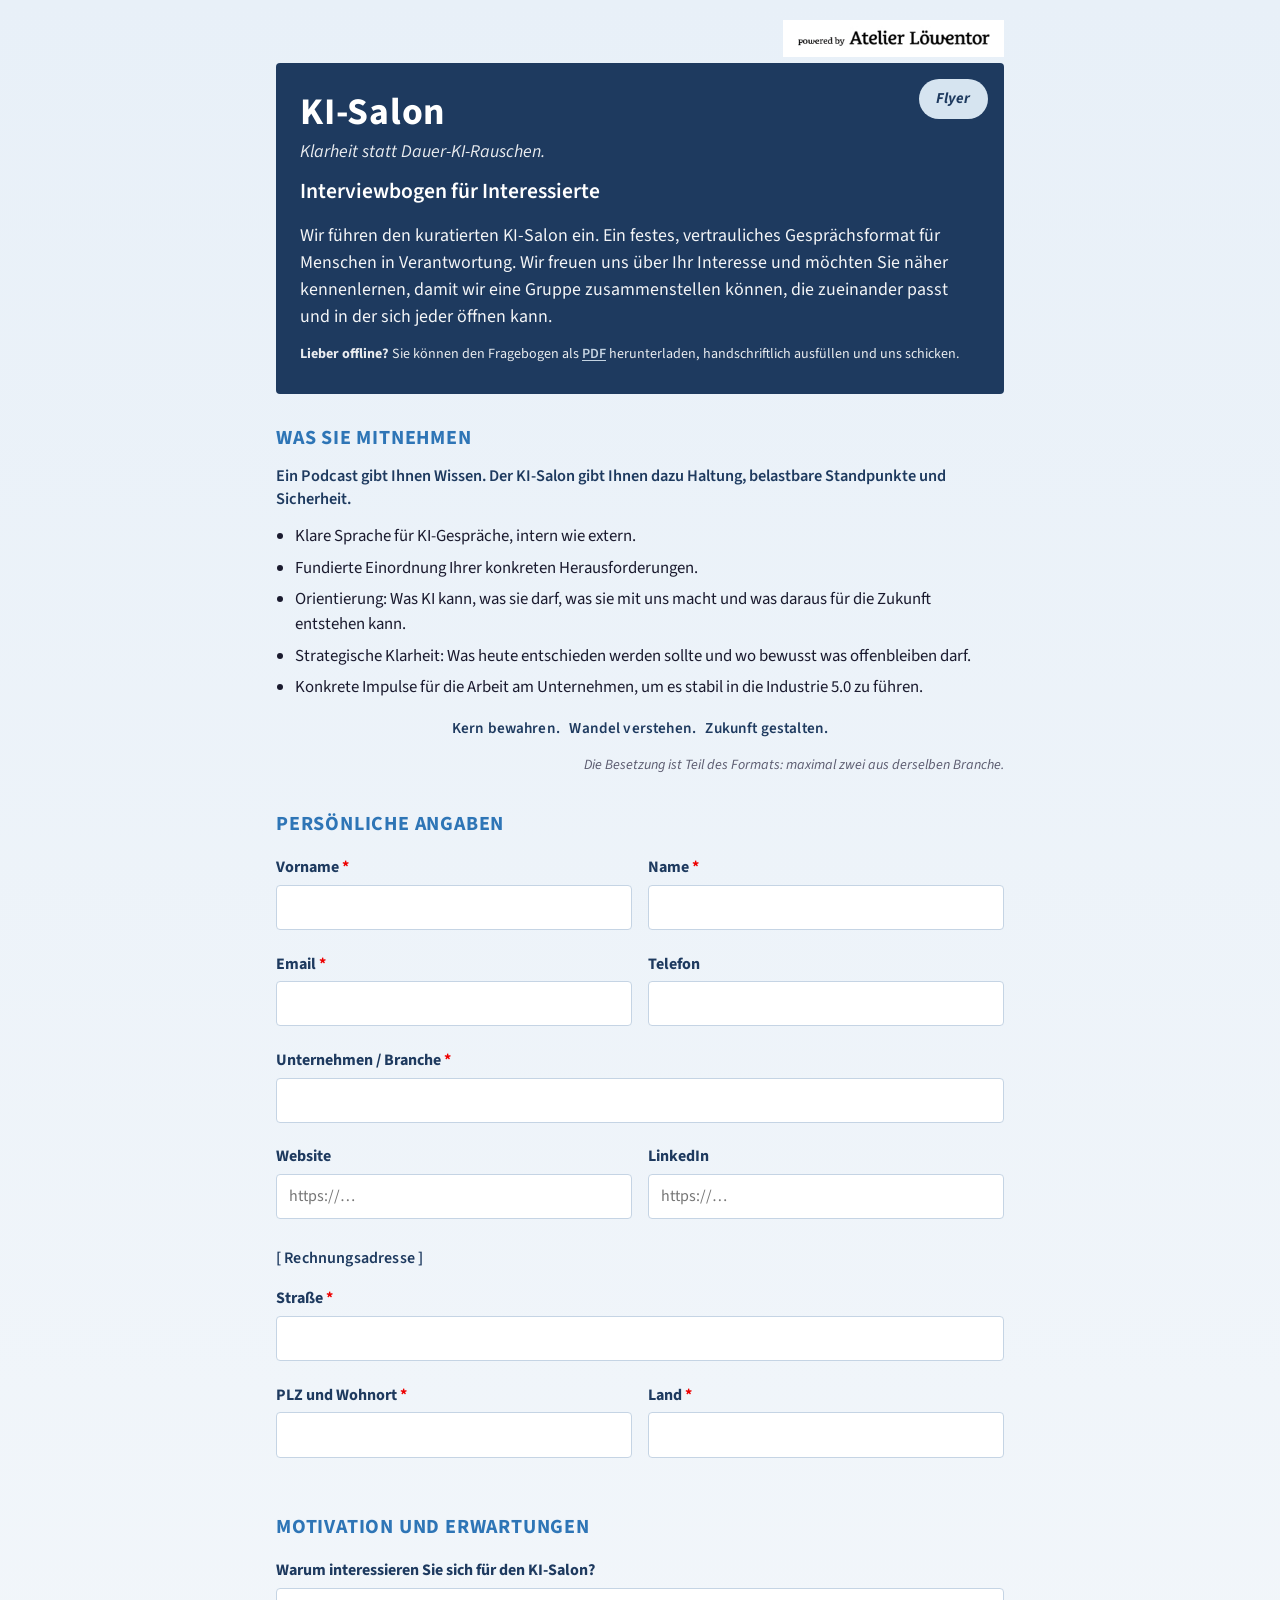
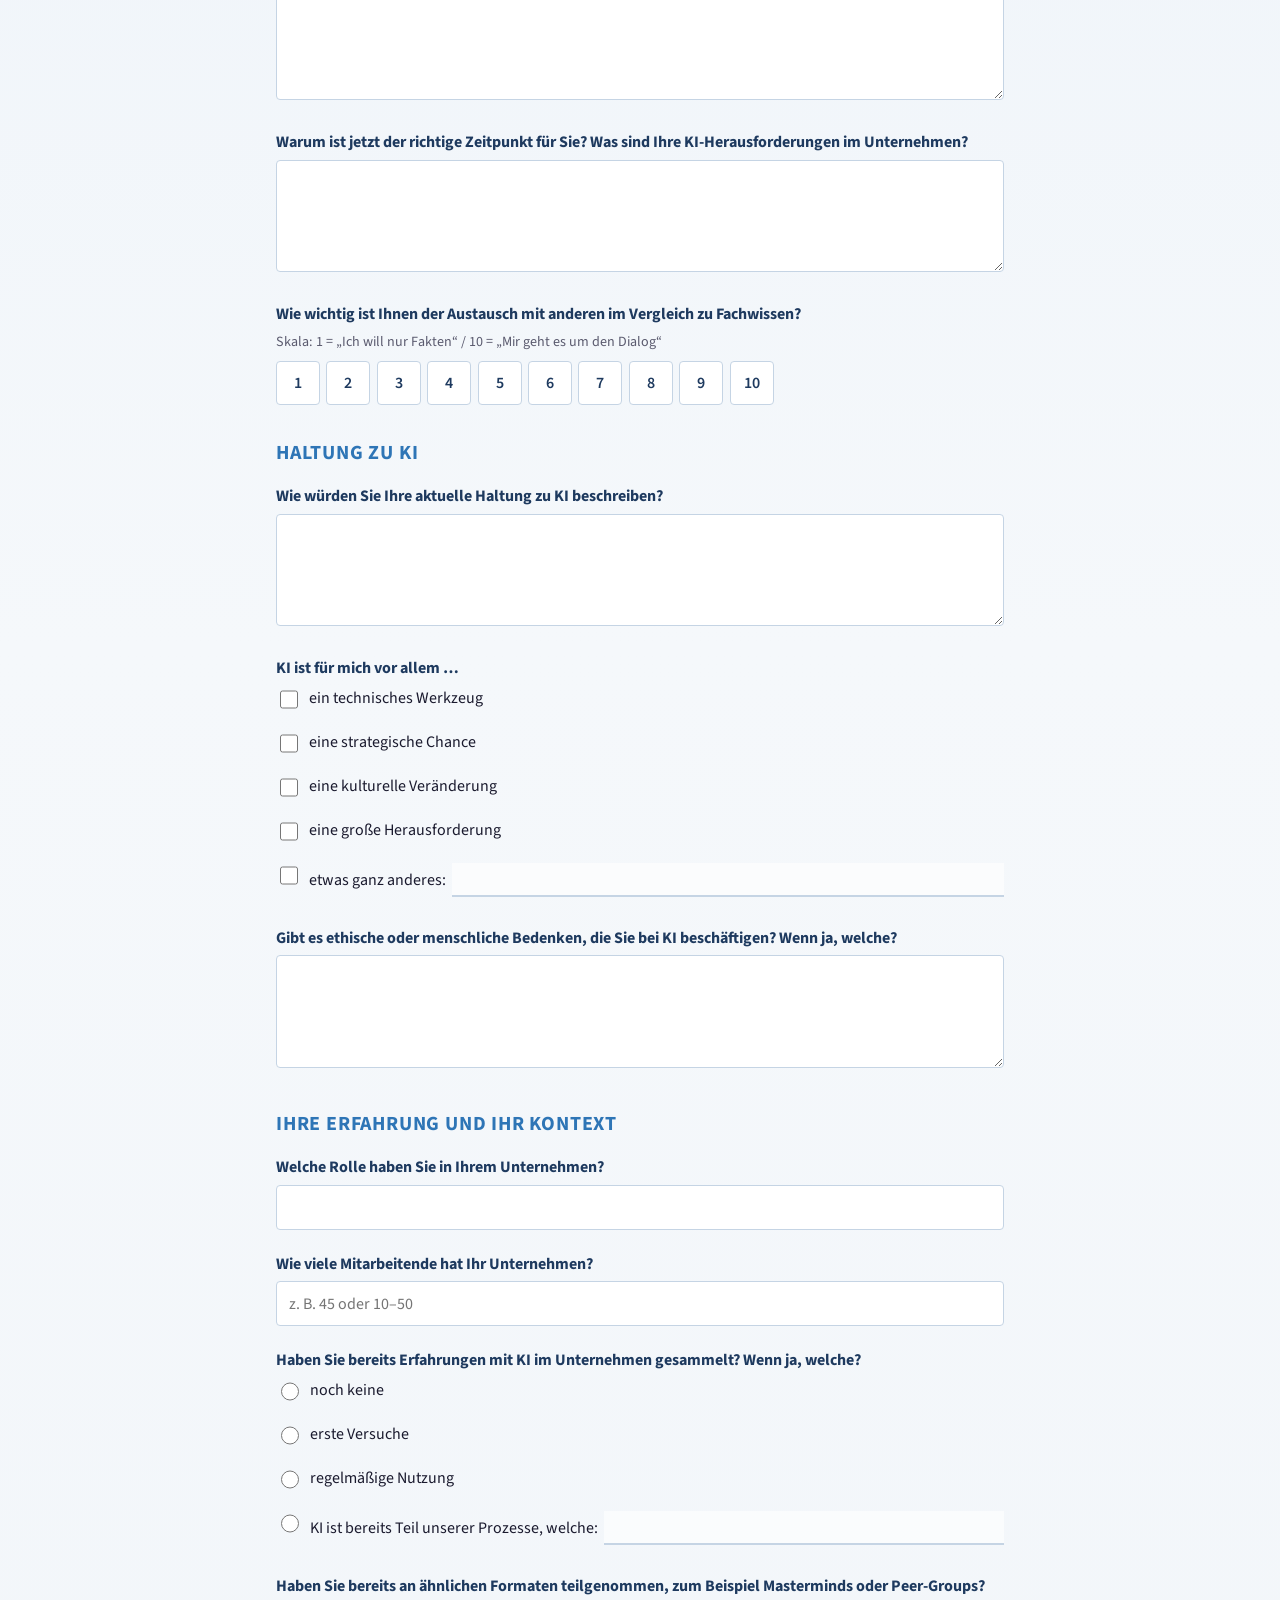
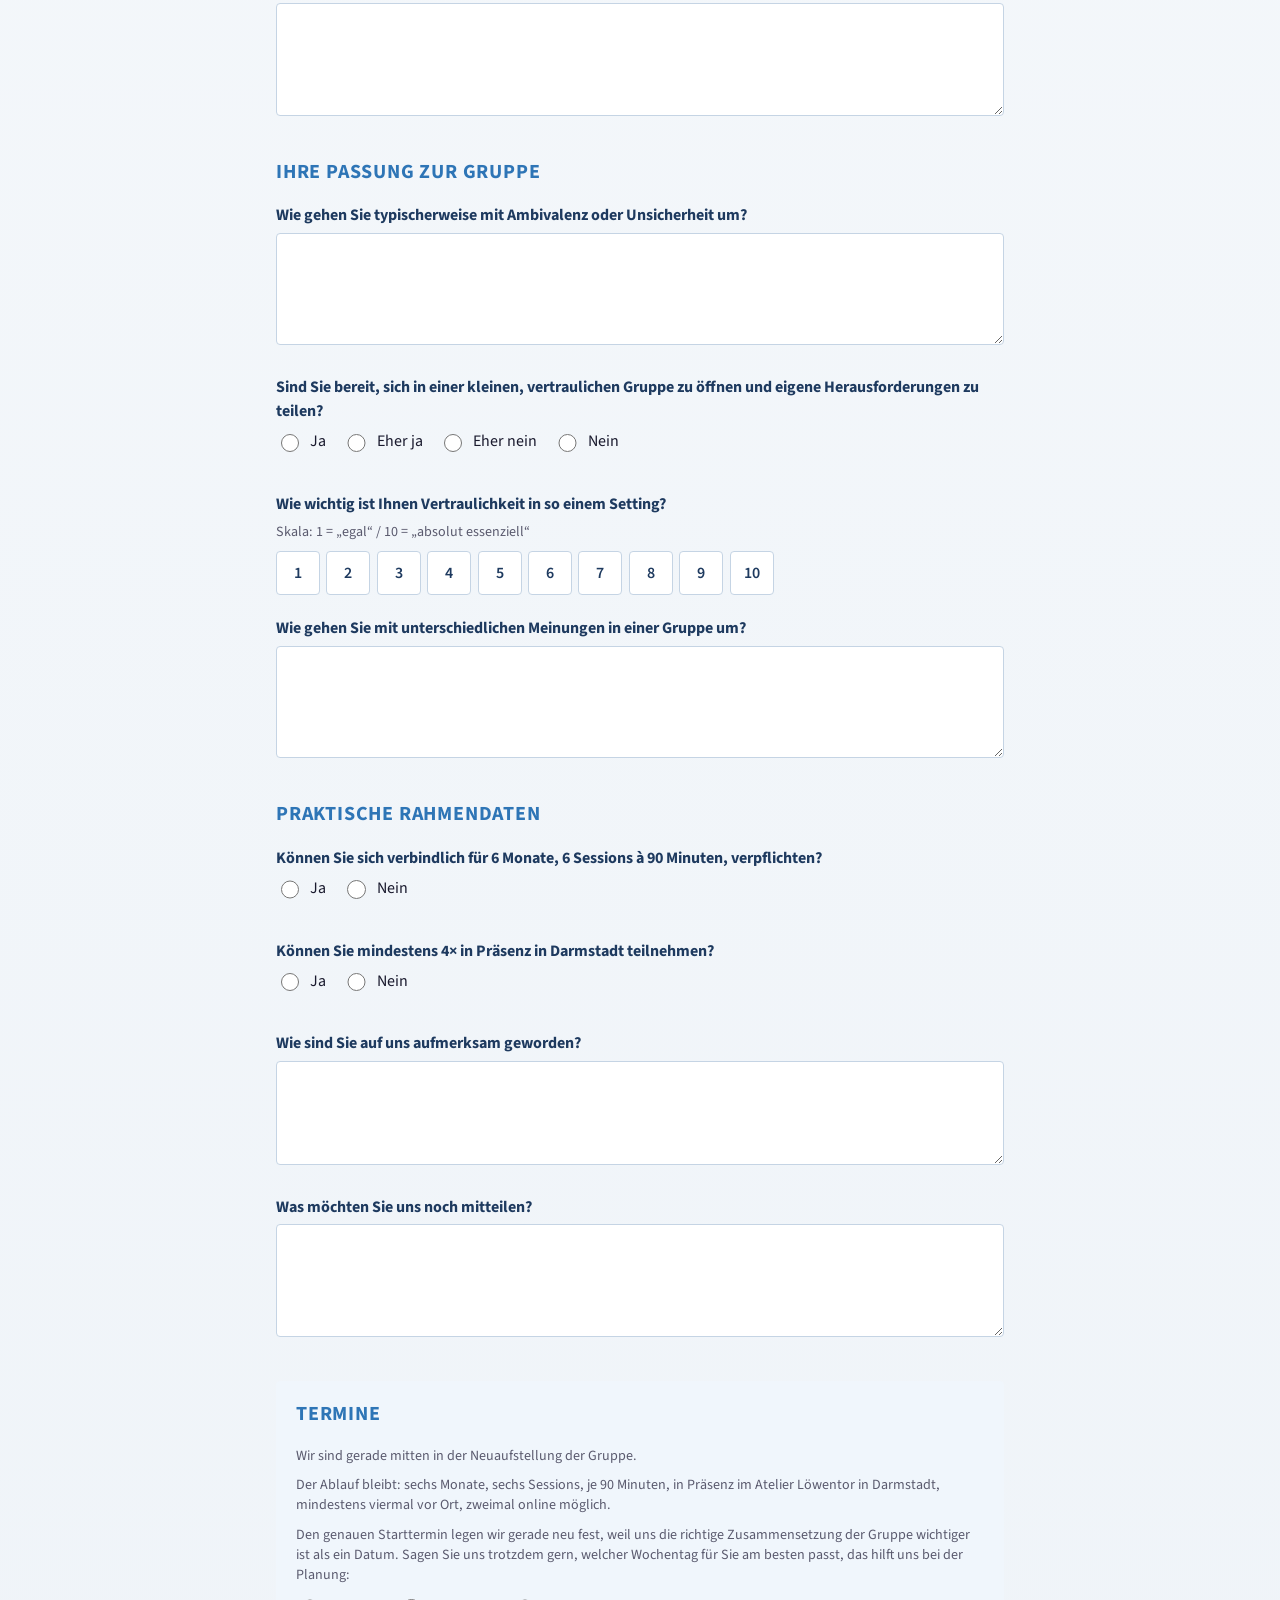
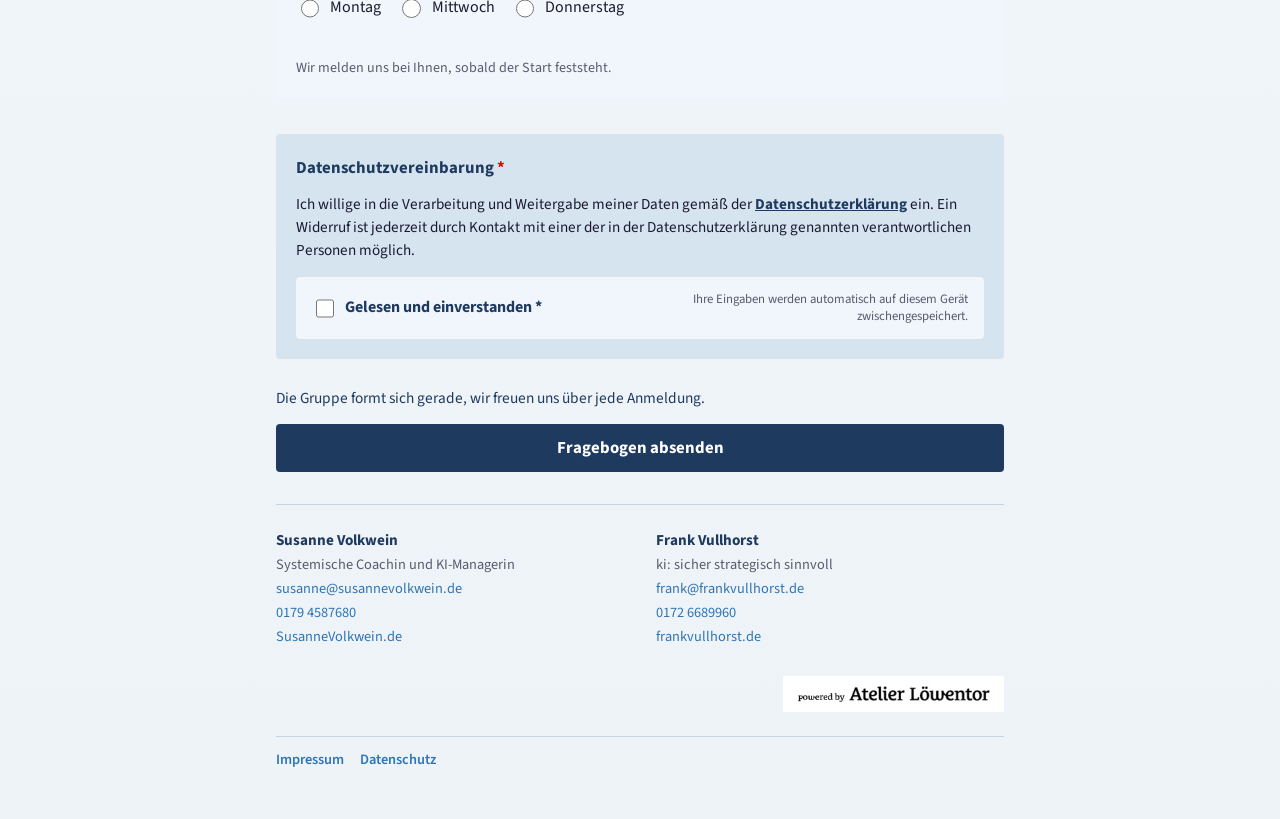
==== commit 7880b861: "Frage nach Aufmerksamkeitsquelle ergänzen und Fragebogen-PDF aktualisieren. Co-authored-by: Cursor <" ====
--- a/index.html
+++ b/index.html
@@ -330,6 +330,11 @@
         </fieldset>
 
         <div class="field">
+          <label for="aufmerksam_geworden">Wie sind Sie auf uns aufmerksam geworden?</label>
+          <textarea id="aufmerksam_geworden" name="aufmerksam_geworden" rows="3"></textarea>
+        </div>
+
+        <div class="field">
           <label for="sonstiges">Was möchten Sie uns noch mitteilen?</label>
           <textarea id="sonstiges" name="sonstiges" rows="4"></textarea>
         </div>
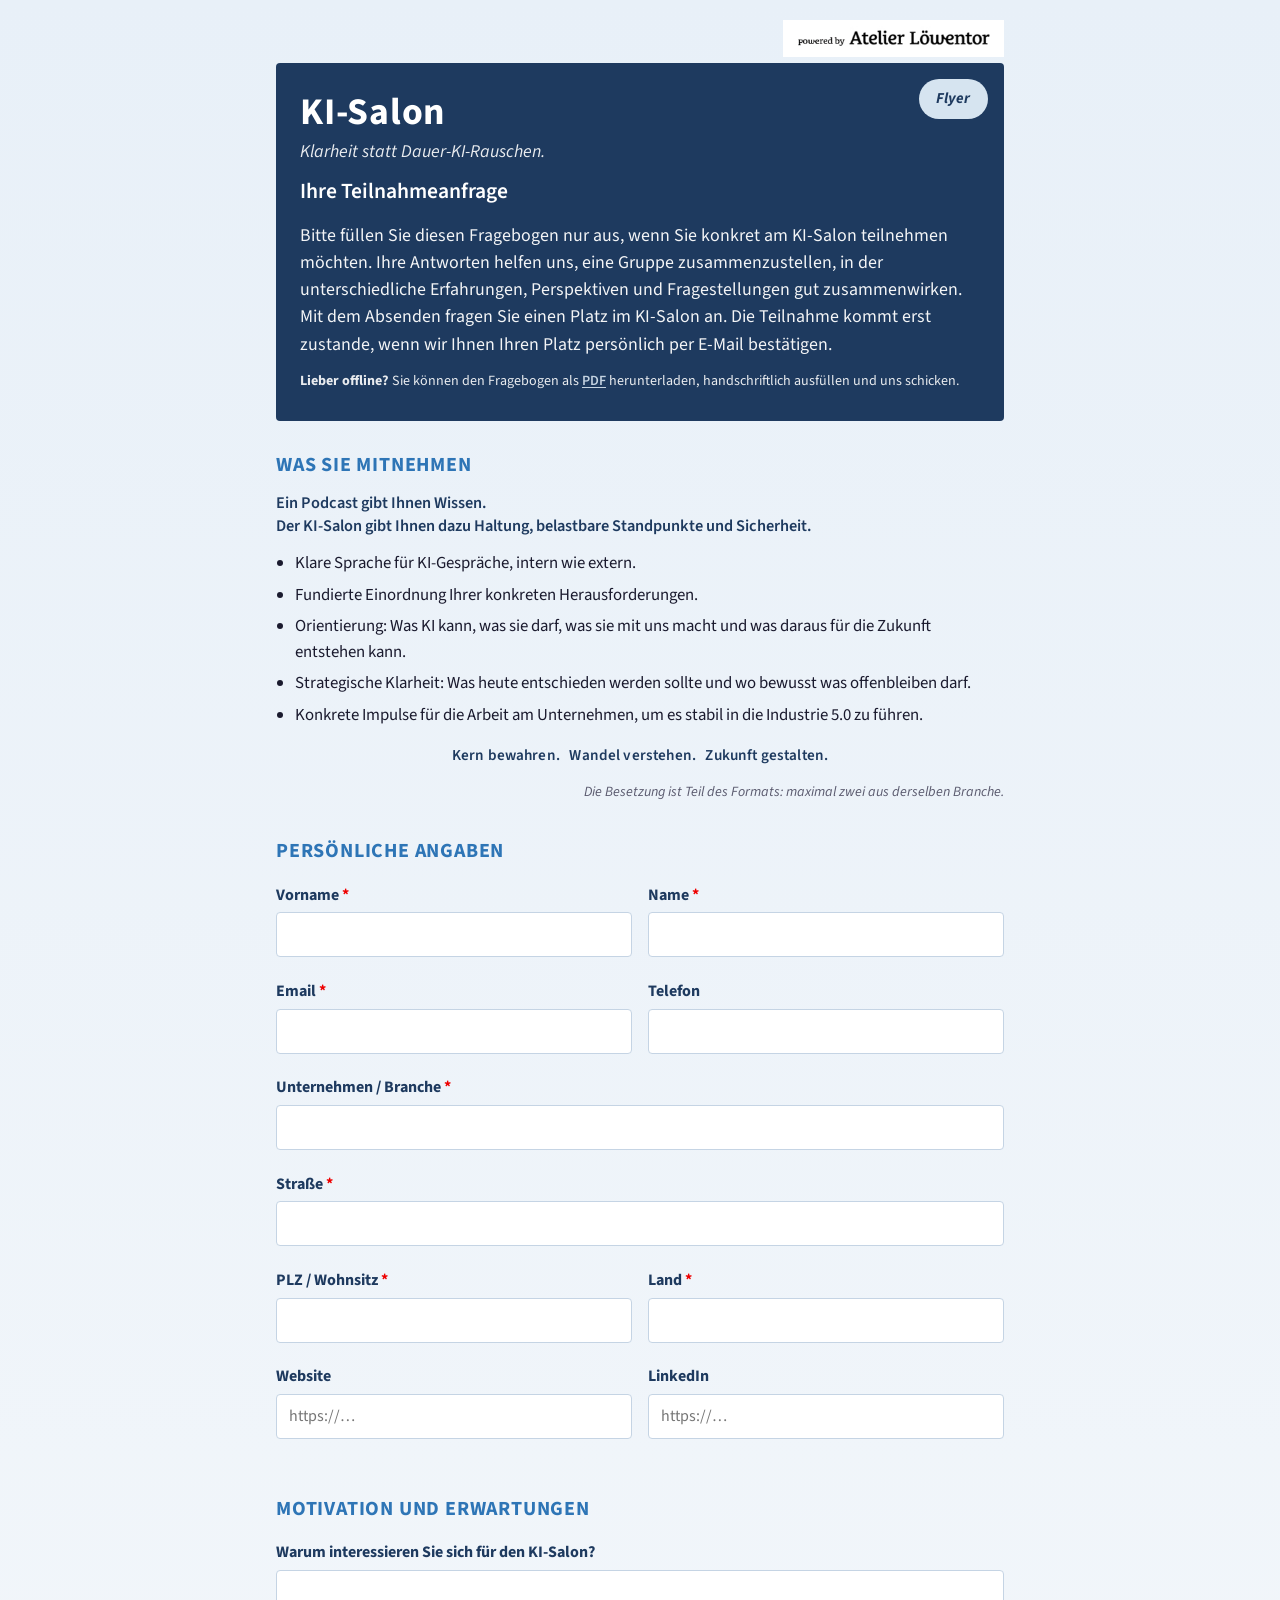
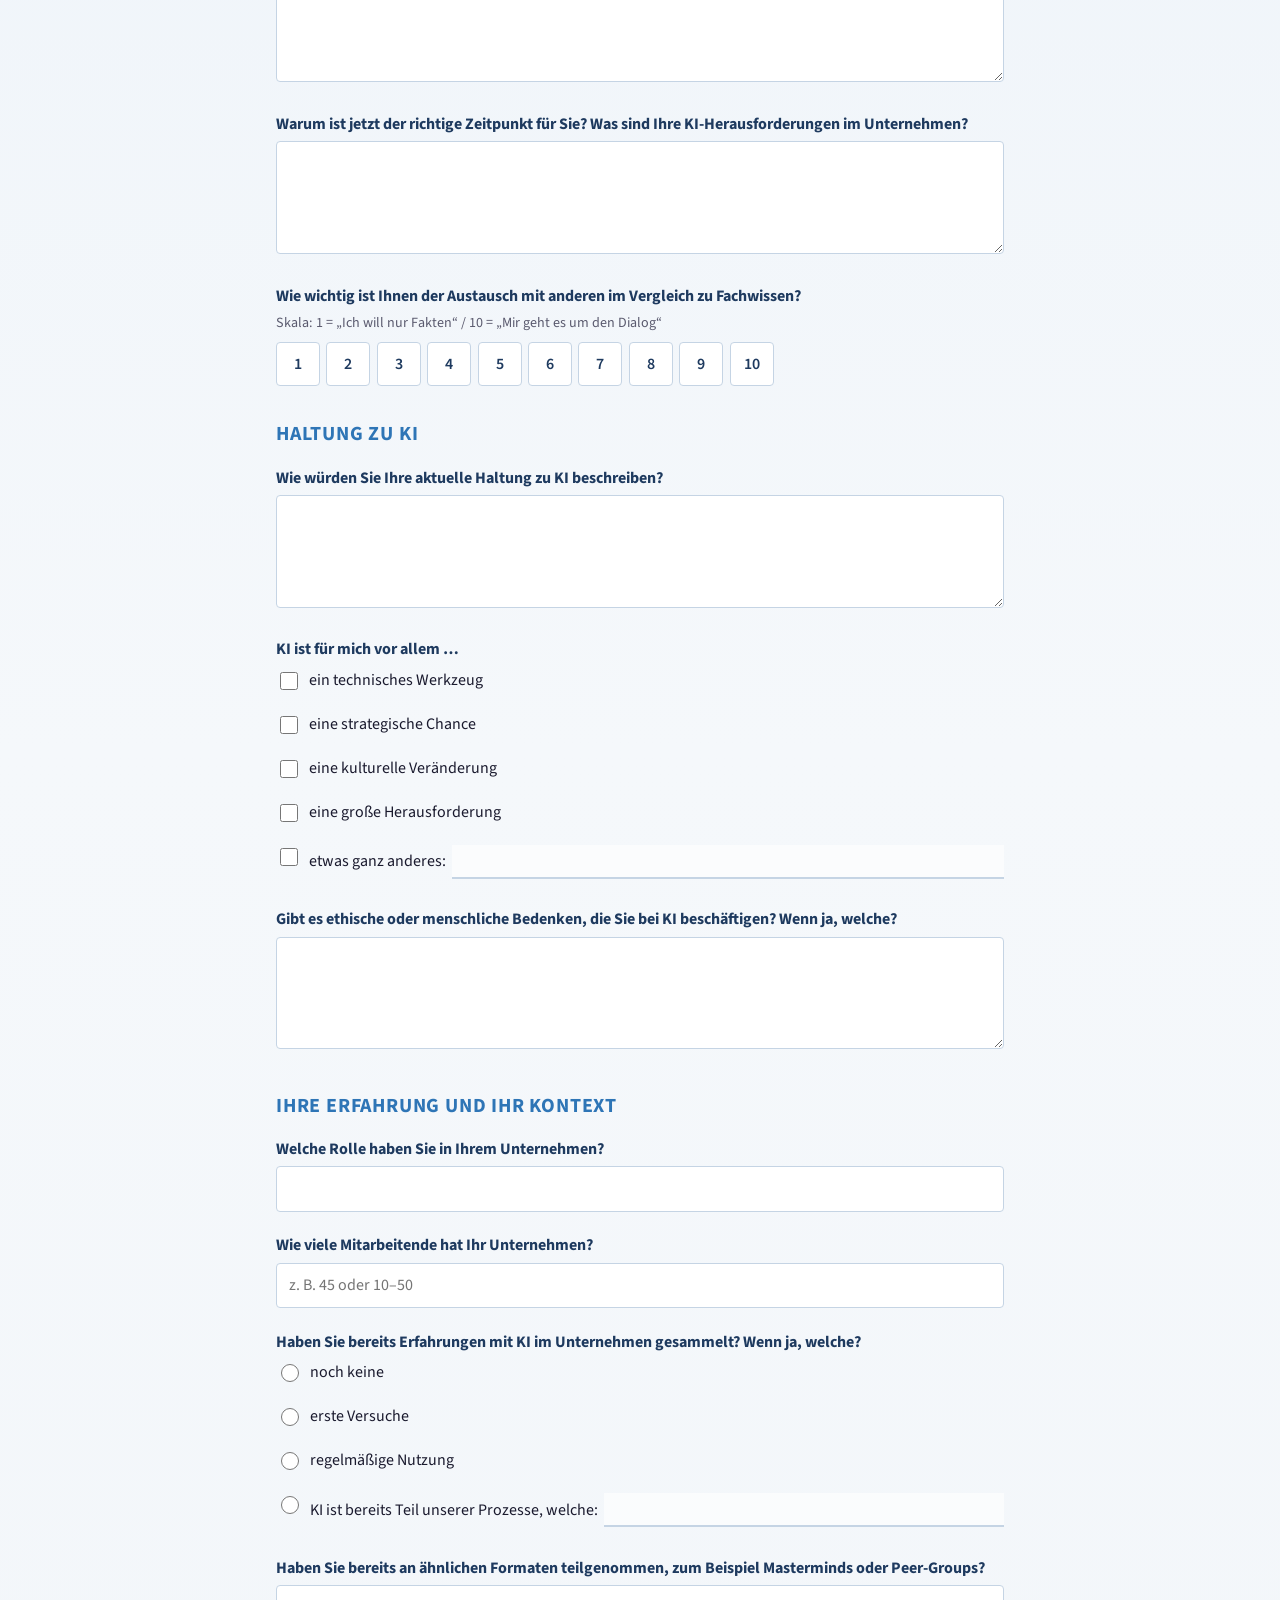
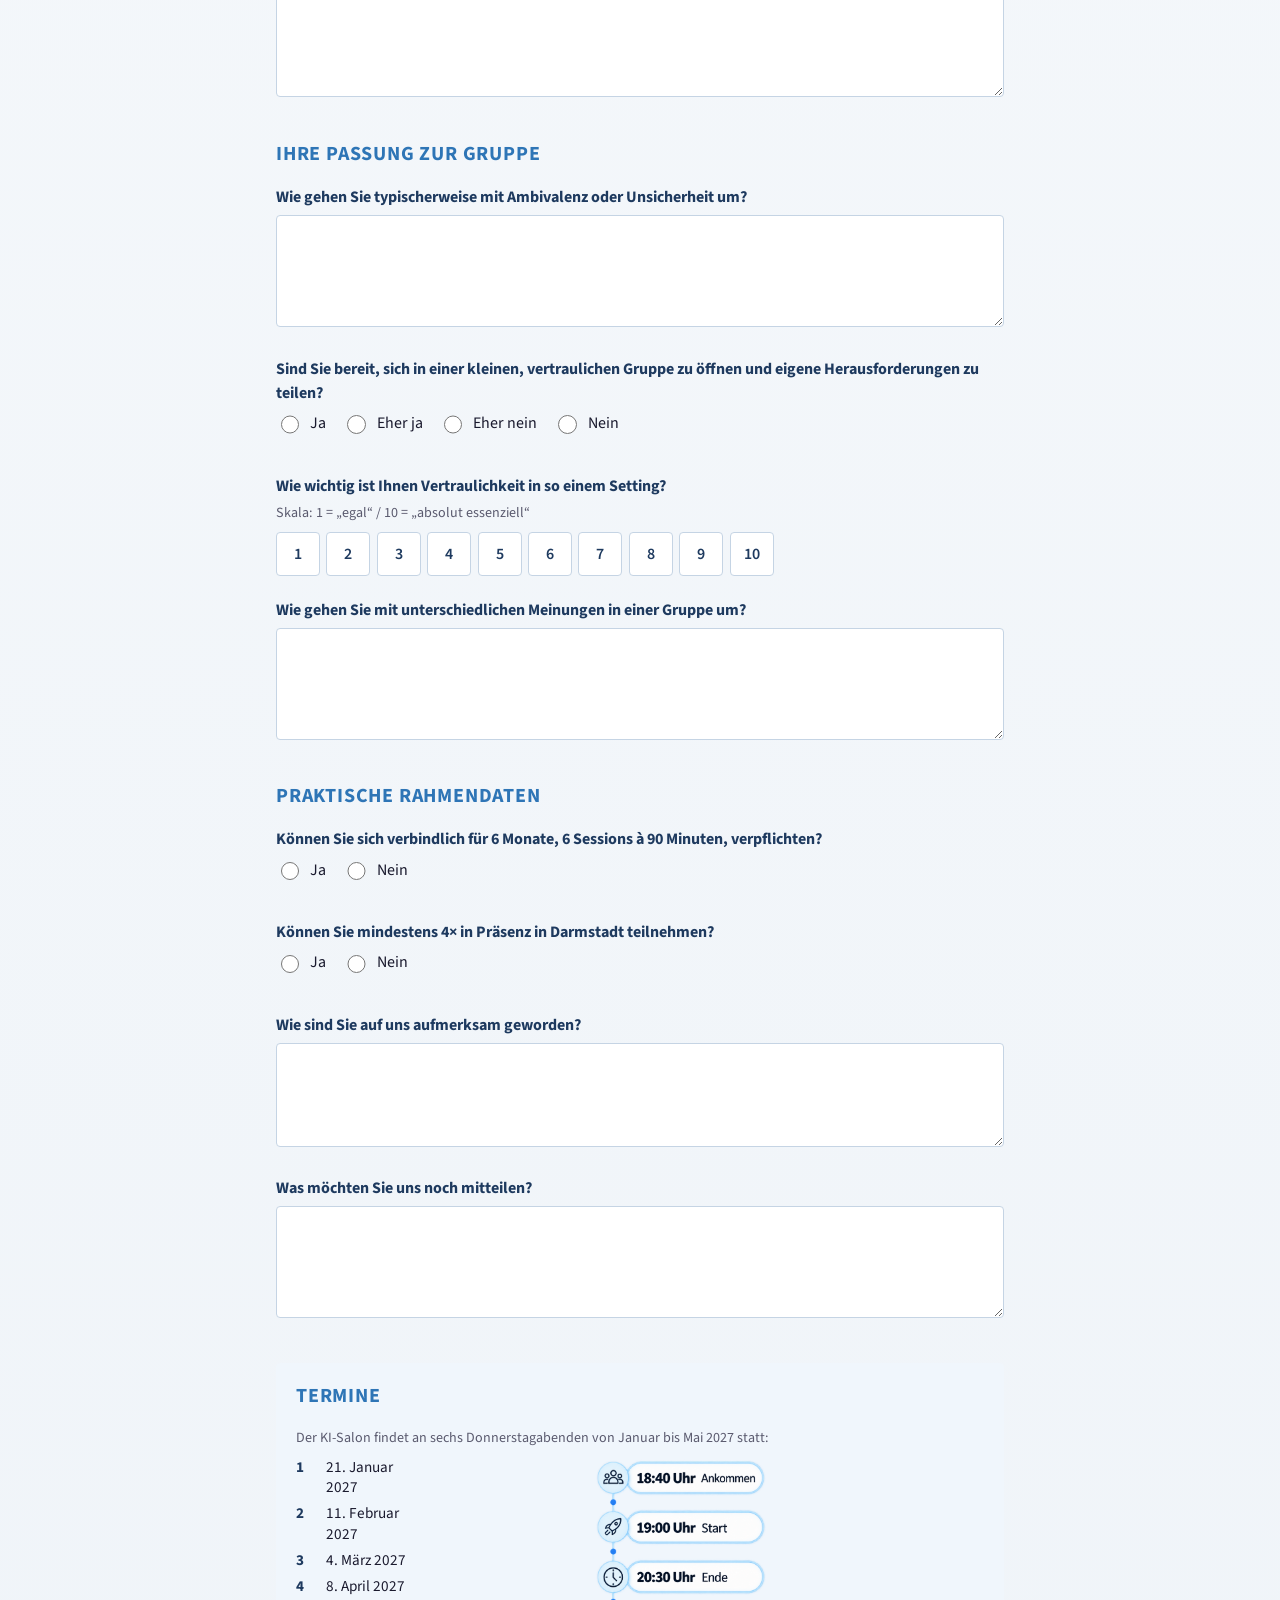
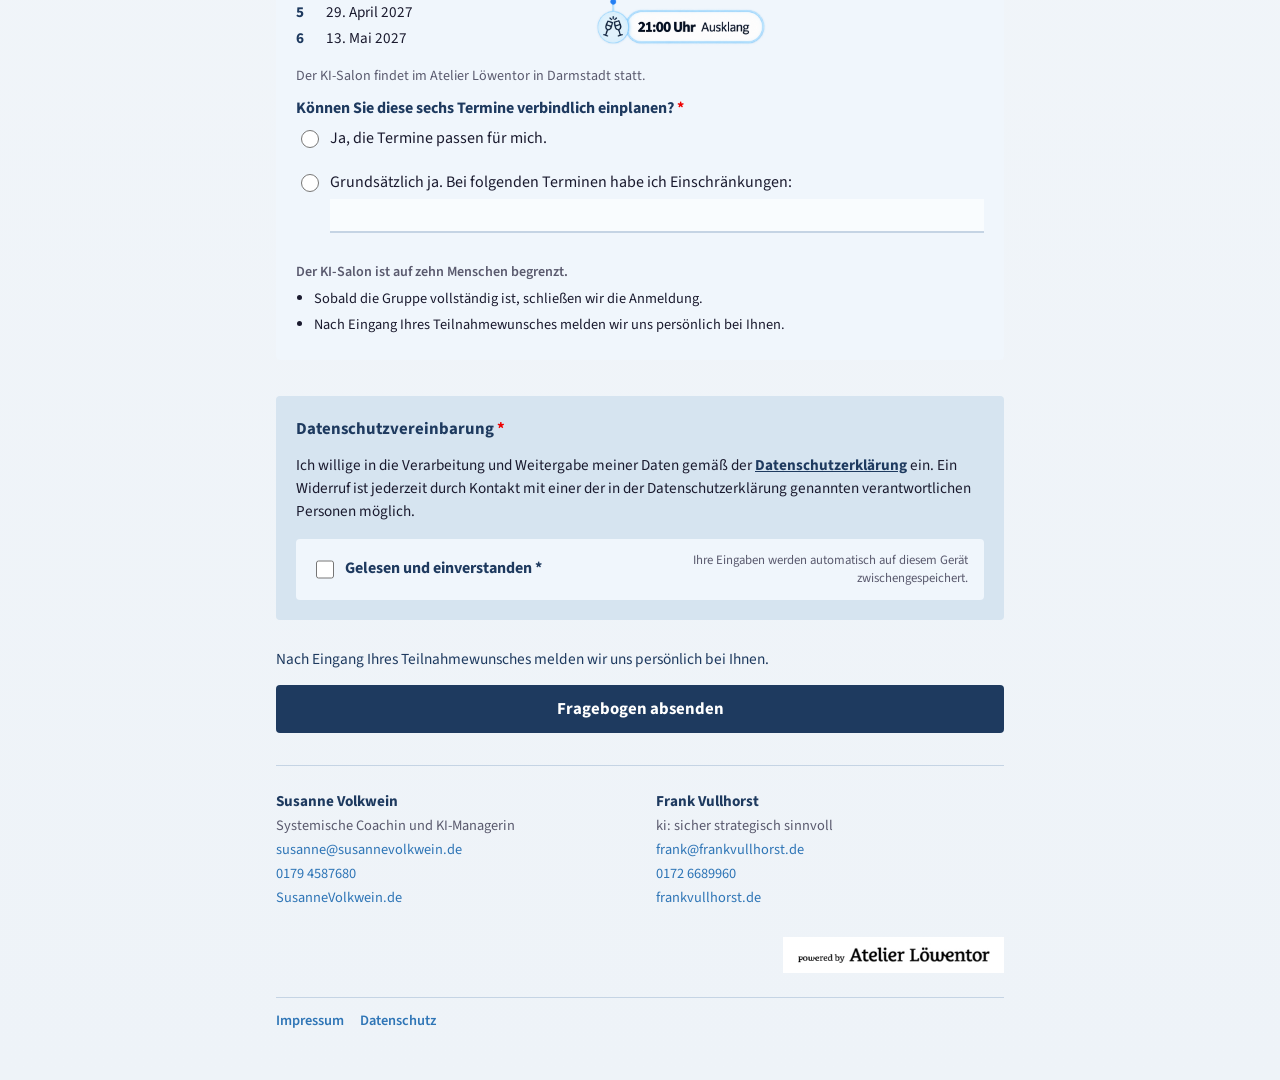
==== commit 6b6aade8: "Teilnahmeanfrage und feste Termine 2027 an PDF 2026-09-29 angleichen. Co-authored-by: Cursor <cursor" ====
--- a/index.html
+++ b/index.html
@@ -3,7 +3,7 @@
 <head>
   <meta charset="UTF-8">
   <meta name="viewport" content="width=device-width, initial-scale=1">
-  <title>KI-Salon – Interviewbogen für Interessierte</title>
+  <title>KI-Salon – Ihre Teilnahmeanfrage</title>
   <link rel="preconnect" href="https://fonts.googleapis.com">
   <link rel="preconnect" href="https://fonts.gstatic.com" crossorigin>
   <link href="https://fonts.googleapis.com/css2?family=Source+Sans+3:ital,wght@0,400;0,600;0,700;1,400&display=swap" rel="stylesheet">
@@ -30,11 +30,15 @@
       >Flyer</a>
       <p class="hero-brand">KI-Salon</p>
       <p class="hero-tagline">Klarheit statt Dauer-KI-Rauschen.</p>
-      <h1 class="hero-title">Interviewbogen für Interessierte</h1>
+      <h1 class="hero-title">Ihre Teilnahmeanfrage</h1>
       <p class="hero-intro">
-        Wir führen den kuratierten KI-Salon ein. Ein festes, vertrauliches Gesprächsformat für Menschen in Verantwortung.
-        Wir freuen uns über Ihr Interesse und möchten Sie näher kennenlernen,
-        damit wir eine Gruppe zusammenstellen können, die zueinander passt und in der sich jeder öffnen kann.
+        Bitte füllen Sie diesen Fragebogen nur aus, wenn Sie konkret am KI-Salon teilnehmen möchten.
+        Ihre Antworten helfen uns, eine Gruppe zusammenzustellen, in der unterschiedliche
+        Erfahrungen, Perspektiven und Fragestellungen gut zusammenwirken.
+      </p>
+      <p class="hero-intro">
+        Mit dem Absenden fragen Sie einen Platz im KI-Salon an. Die Teilnahme kommt erst zustande,
+        wenn wir Ihnen Ihren Platz persönlich per E-Mail bestätigen.
       </p>
       <p class="hero-offline-hint">
         <strong>Lieber offline?</strong> Sie können den Fragebogen als <a href="assets/KI-Salon_Fragebogen.pdf" download="KI-Salon_Fragebogen.pdf">PDF</a> herunterladen, handschriftlich ausfüllen und&nbsp;uns&nbsp;schicken.
@@ -43,7 +47,7 @@
 
     <section class="section benefit-section" aria-labelledby="sec-nutzen">
       <h2 id="sec-nutzen" class="section-eyebrow">Was Sie mitnehmen</h2>
-      <p class="benefit-lead">Ein Podcast gibt Ihnen Wissen. Der KI-Salon gibt Ihnen dazu Haltung, belastbare Standpunkte und Sicherheit.</p>
+      <p class="benefit-lead">Ein Podcast gibt Ihnen Wissen.<br>Der KI-Salon gibt Ihnen dazu Haltung, belastbare Standpunkte und Sicherheit.</p>
       <ul class="benefit-list">
         <li>Klare Sprache für KI-Gespräche, intern wie extern.</li>
         <li>Fundierte Einordnung Ihrer konkreten Herausforderungen.</li>
@@ -95,29 +99,25 @@
             <label for="unternehmen_branche">Unternehmen / Branche <span class="required" aria-hidden="true">*</span></label>
             <input type="text" id="unternehmen_branche" name="unternehmen_branche" required aria-required="true">
           </div>
-          <div class="field">
-            <label for="website">Website</label>
-            <input type="text" id="website" name="website" inputmode="url" placeholder="https://…">
-          </div>
-          <div class="field">
-            <label for="linkedin">LinkedIn</label>
-            <input type="text" id="linkedin" name="linkedin" inputmode="url" placeholder="https://…">
-          </div>
-        </div>
-
-        <p class="billing-label">[ Rechnungsadresse ]</p>
-        <div class="field-grid">
           <div class="field field-span-2">
             <label for="strasse">Straße <span class="required" aria-hidden="true">*</span></label>
             <input type="text" id="strasse" name="strasse" required aria-required="true" autocomplete="street-address">
           </div>
           <div class="field">
-            <label for="plz_wohnort">PLZ und Wohnort <span class="required" aria-hidden="true">*</span></label>
+            <label for="plz_wohnort">PLZ / Wohnsitz <span class="required" aria-hidden="true">*</span></label>
             <input type="text" id="plz_wohnort" name="plz_wohnort" required aria-required="true" autocomplete="address-level2">
           </div>
           <div class="field">
             <label for="land">Land <span class="required" aria-hidden="true">*</span></label>
             <input type="text" id="land" name="land" required aria-required="true" autocomplete="country-name">
+          </div>
+          <div class="field">
+            <label for="website">Website</label>
+            <input type="text" id="website" name="website" inputmode="url" placeholder="https://…">
+          </div>
+          <div class="field">
+            <label for="linkedin">LinkedIn</label>
+            <input type="text" id="linkedin" name="linkedin" inputmode="url" placeholder="https://…">
           </div>
         </div>
       </section>
@@ -343,38 +343,53 @@
       <!-- TERMINE -->
       <section class="section termin-section" aria-labelledby="sec-termin">
         <h2 id="sec-termin" class="section-eyebrow">Termine</h2>
-        <p class="hint termin-intro">
-          Wir sind gerade mitten in der Neuaufstellung der Gruppe.
-        </p>
-        <p class="hint">
-          Der Ablauf bleibt: sechs Monate, sechs Sessions, je 90 Minuten, in Präsenz im Atelier
-          Löwentor in Darmstadt, mindestens viermal vor Ort, zweimal online möglich.
-        </p>
-        <p class="hint">
-          Den genauen Starttermin legen wir gerade neu fest, weil uns die richtige
-          Zusammensetzung der Gruppe wichtiger ist als ein Datum. Sagen Sie uns trotzdem gern, welcher
-          Wochentag für Sie am besten passt, das hilft uns bei der Planung:
-        </p>
+        <div class="termin-dates-block">
+          <p class="hint termin-intro">
+            Der KI-Salon findet an sechs Donnerstagabenden von Januar bis Mai 2027 statt:
+          </p>
+          <div class="termin-schedule">
+            <ol class="termin-date-list">
+              <li><span class="termin-date-num">1</span> 21. Januar 2027</li>
+              <li><span class="termin-date-num">2</span> 11. Februar 2027</li>
+              <li><span class="termin-date-num">3</span> 4. März 2027</li>
+              <li><span class="termin-date-num">4</span> 8. April 2027</li>
+              <li><span class="termin-date-num">5</span> 29. April 2027</li>
+              <li><span class="termin-date-num">6</span> 13. Mai 2027</li>
+            </ol>
+            <figure class="termin-timeline-figure">
+              <img
+                src="assets/KI-Salon_ZeitlicherAblauf2.png"
+                alt="Zeitlicher Ablauf: 18:40 Ankommen, 19:00 Start, 20:30 Ende, 21:00 Ausklang"
+                width="1057"
+                height="1148"
+              >
+            </figure>
+          </div>
+        </div>
+        <p class="hint">Der KI-Salon findet im Atelier Löwentor in Darmstadt statt.</p>
 
         <fieldset class="field">
-          <legend class="visually-hidden">Welcher Wochentag passt am besten? <span class="required" aria-hidden="true">*</span></legend>
-          <div class="choice-list choice-list-inline">
-            <label class="choice">
-              <input type="radio" name="termin_wochentag" value="montag" required aria-required="true">
-              <span>Montag</span>
-            </label>
-            <label class="choice">
-              <input type="radio" name="termin_wochentag" value="mittwoch">
-              <span>Mittwoch</span>
-            </label>
-            <label class="choice">
-              <input type="radio" name="termin_wochentag" value="donnerstag">
-              <span>Donnerstag</span>
-            </label>
-          </div>
-        </fieldset>
-
-        <p class="hint termin-deadline">Wir melden uns bei Ihnen, sobald der Start feststeht.</p>
+          <legend>Können Sie diese sechs Termine verbindlich einplanen? <span class="required" aria-hidden="true">*</span></legend>
+          <div class="choice-list">
+            <label class="choice">
+              <input type="radio" name="termin_zusagen" value="ja" required aria-required="true">
+              <span>Ja, die Termine passen für mich.</span>
+            </label>
+            <label class="choice choice-with-input">
+              <input type="radio" name="termin_zusagen" value="einschraenkungen" data-target="termin_einschraenkungen">
+              <span class="choice-input-row">
+                <span class="choice-input-label">Grundsätzlich ja. Bei folgenden Terminen habe ich Einschränkungen:</span>
+                <input type="text" id="termin_einschraenkungen" name="termin_einschraenkungen" class="choice-input" disabled tabindex="-1" aria-label="Termine mit Einschränkungen" placeholder=" ">
+              </span>
+            </label>
+          </div>
+        </fieldset>
+
+        <p class="hint termin-capacity">Der KI-Salon ist auf zehn Menschen begrenzt.</p>
+        <ul class="termin-capacity-list">
+          <li>Sobald die Gruppe vollständig ist, schließen wir die Anmeldung.</li>
+          <li>Nach Eingang Ihres Teilnahmewunsches melden wir uns persönlich bei Ihnen.</li>
+        </ul>
       </section>
 
       <!-- DATENSCHUTZ -->
@@ -397,17 +412,17 @@
       </section>
 
       <div class="submit-row">
-        <p class="closing-hint">Die Gruppe formt sich gerade, wir freuen uns über jede Anmeldung.</p>
+        <p class="closing-hint">Nach Eingang Ihres Teilnahmewunsches melden wir uns persönlich bei Ihnen.</p>
         <button type="submit" class="btn-submit" id="submit-btn">Fragebogen absenden</button>
       </div>
     </form>
 
     <section id="success" class="success-box" hidden>
       <h2 class="success-title">Geschafft!</h2>
-      <p class="success-text">Dankeschön für Ihren Input.</p>
-      <p class="success-text">Ihre Terminpräferenz wurde mit übermittelt.</p>
+      <p class="success-text">Dankeschön für Ihren Teilnahmewunsch.</p>
+      <p class="success-text">Ihre Angaben und Terminzusagen wurden übermittelt.</p>
       <p class="success-text">
-        Wir melden uns bei Ihnen, sobald der Start feststeht.
+        Nach Eingang Ihres Teilnahmewunsches melden wir uns persönlich bei Ihnen.
         Wenn Sie zwischendurch Fragen haben, melden Sie sich gern bei uns.
       </p>
     </section>
--- a/css/styles.css
+++ b/css/styles.css
@@ -535,8 +535,77 @@
   margin-bottom: 2.25rem;
 }
 
+.termin-dates-block {
+  width: fit-content;
+  max-width: 100%;
+  margin: 0 0 1.1rem;
+}
+
 .termin-intro {
   margin-top: 0;
+  margin-bottom: 0.55rem;
+}
+
+.termin-schedule {
+  display: flex;
+  justify-content: space-between;
+  align-items: flex-start;
+  gap: 1.25rem 1.75rem;
+  width: 100%;
+  margin: 0;
+}
+
+.termin-date-list {
+  list-style: none;
+  margin: 0;
+  padding: 0;
+  flex: 0 1 auto;
+  display: grid;
+  gap: 0.35rem;
+}
+
+.termin-date-list li {
+  display: flex;
+  align-items: baseline;
+  gap: 0.65rem;
+  font-size: 0.95rem;
+  line-height: 1.35;
+  color: var(--color-text);
+}
+
+.termin-date-num {
+  flex: 0 0 1.25rem;
+  font-weight: 700;
+  color: var(--color-navy);
+}
+
+.termin-timeline-figure {
+  margin: 0;
+  flex: 0 0 auto;
+  align-self: flex-start;
+}
+
+.termin-timeline-figure img {
+  display: block;
+  width: 11rem;
+  max-width: 36vw;
+  height: auto;
+}
+
+.termin-capacity {
+  margin-bottom: 0.4rem;
+  font-weight: 600;
+}
+
+.termin-capacity-list {
+  margin: 0 0 0.25rem;
+  padding-left: 1.15rem;
+  color: var(--color-text);
+  font-size: 0.9rem;
+}
+
+.termin-capacity-list li {
+  margin-bottom: 0.25rem;
 }
 
 .termin-table-wrap {
@@ -1004,6 +1073,21 @@
     grid-column: 1;
   }
 
+  .termin-dates-block {
+    width: 100%;
+  }
+
+  .termin-schedule {
+    flex-direction: column;
+    align-items: flex-start;
+    gap: 1rem;
+  }
+
+  .termin-timeline-figure img {
+    width: min(100%, 12rem);
+    max-width: none;
+  }
+
   .termin-table {
     font-size: 0.78rem;
     min-width: 26rem;
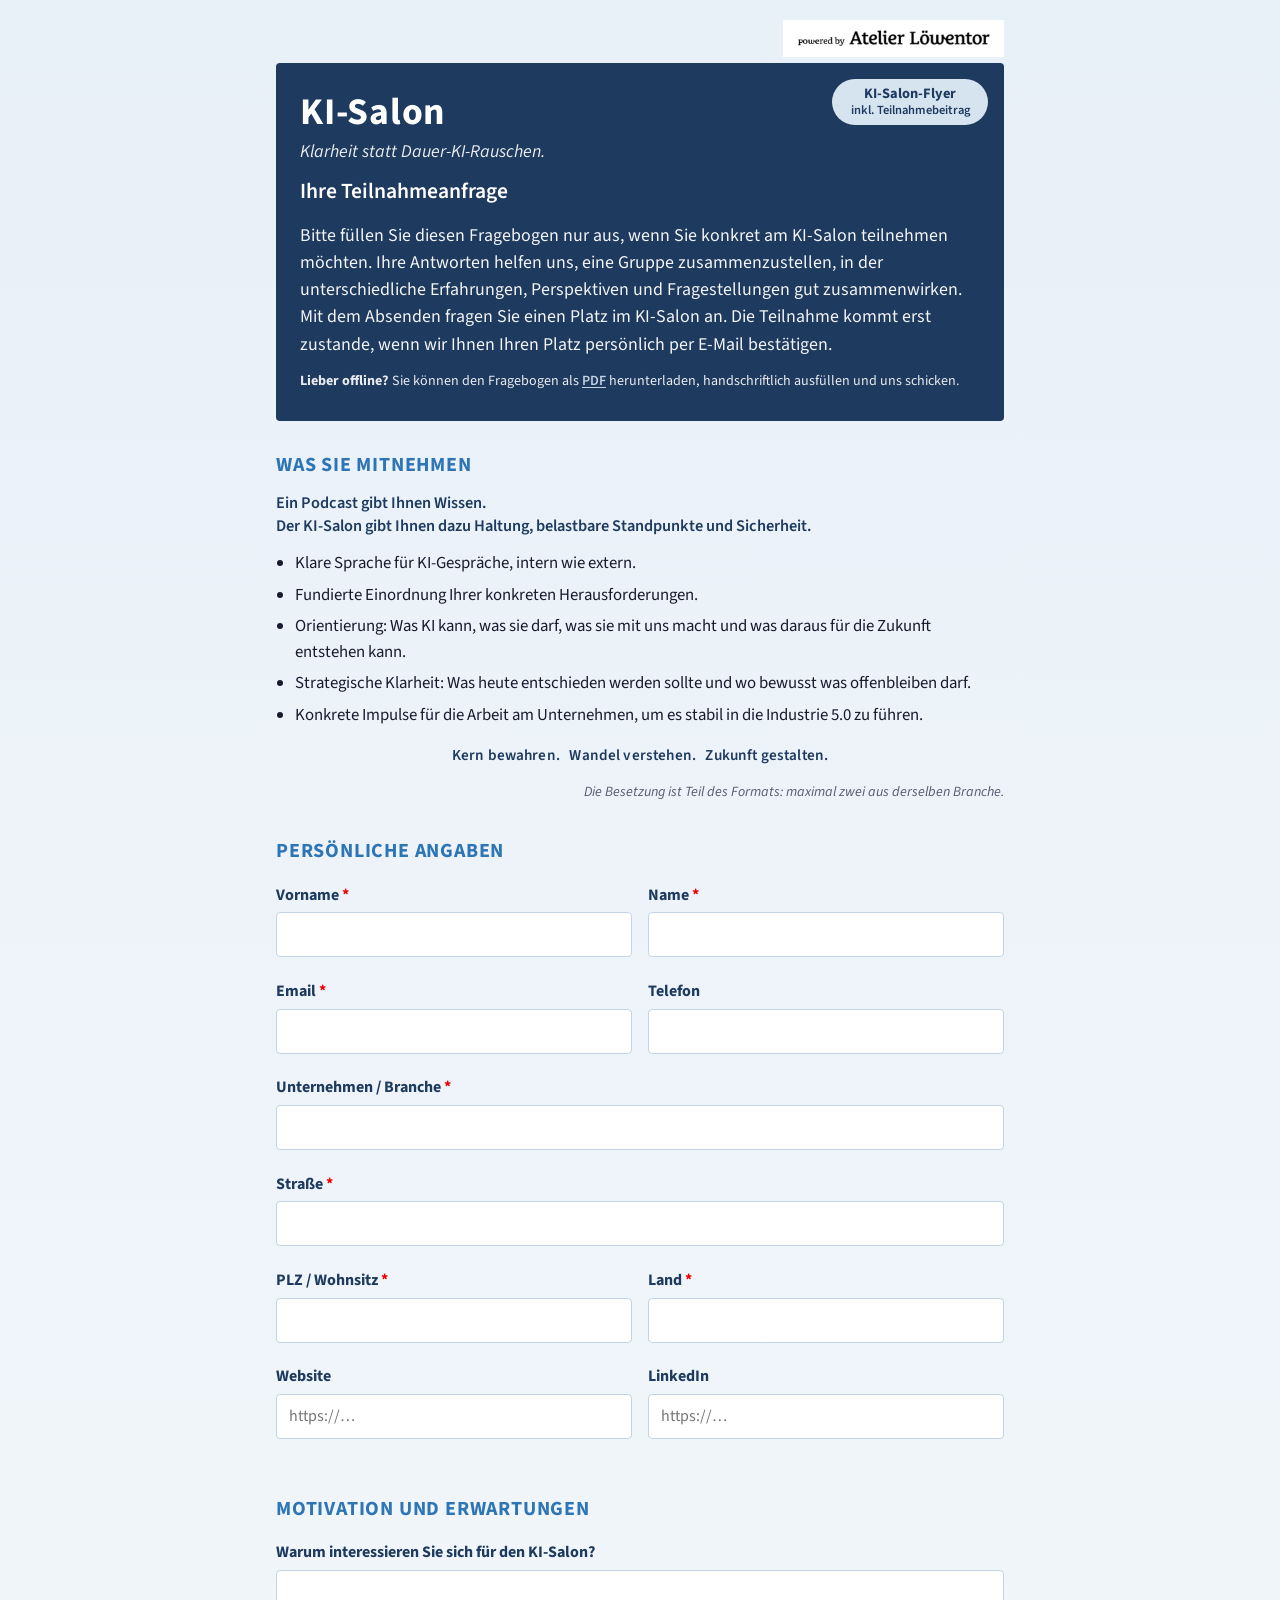
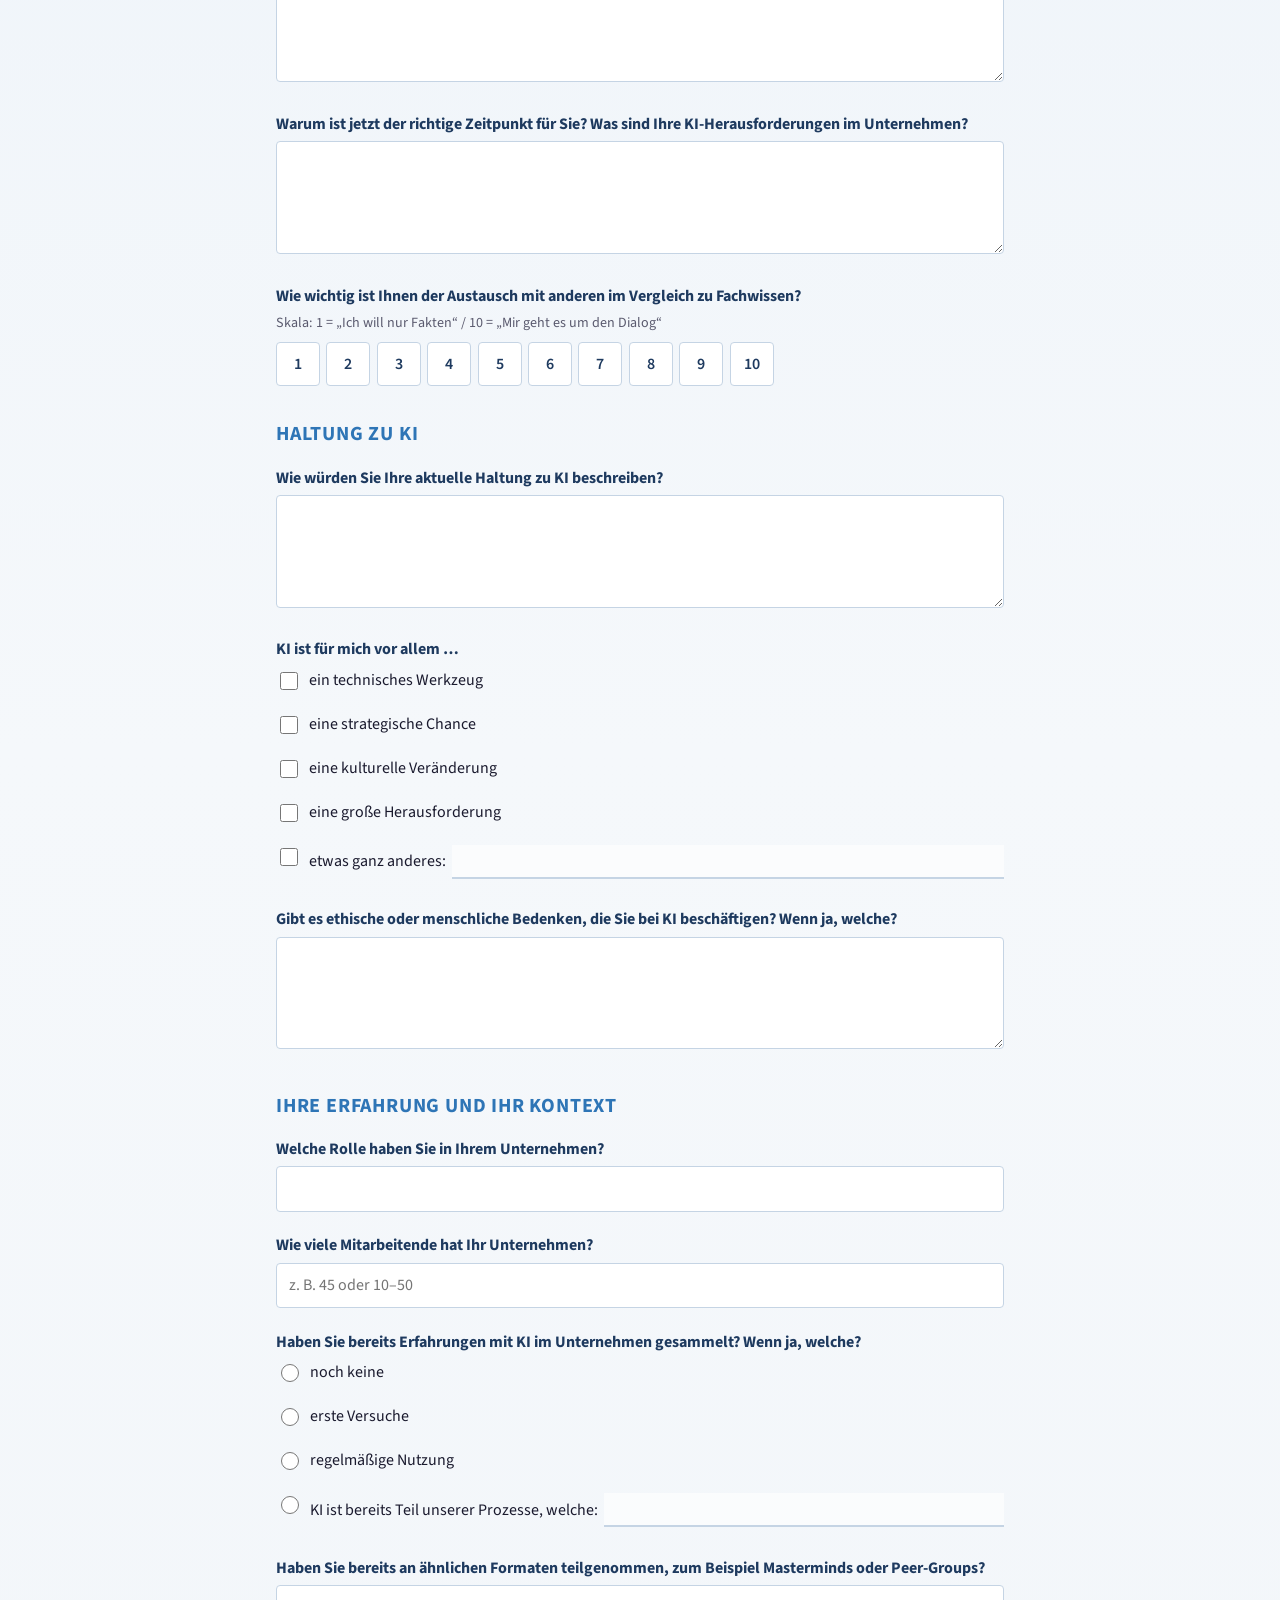
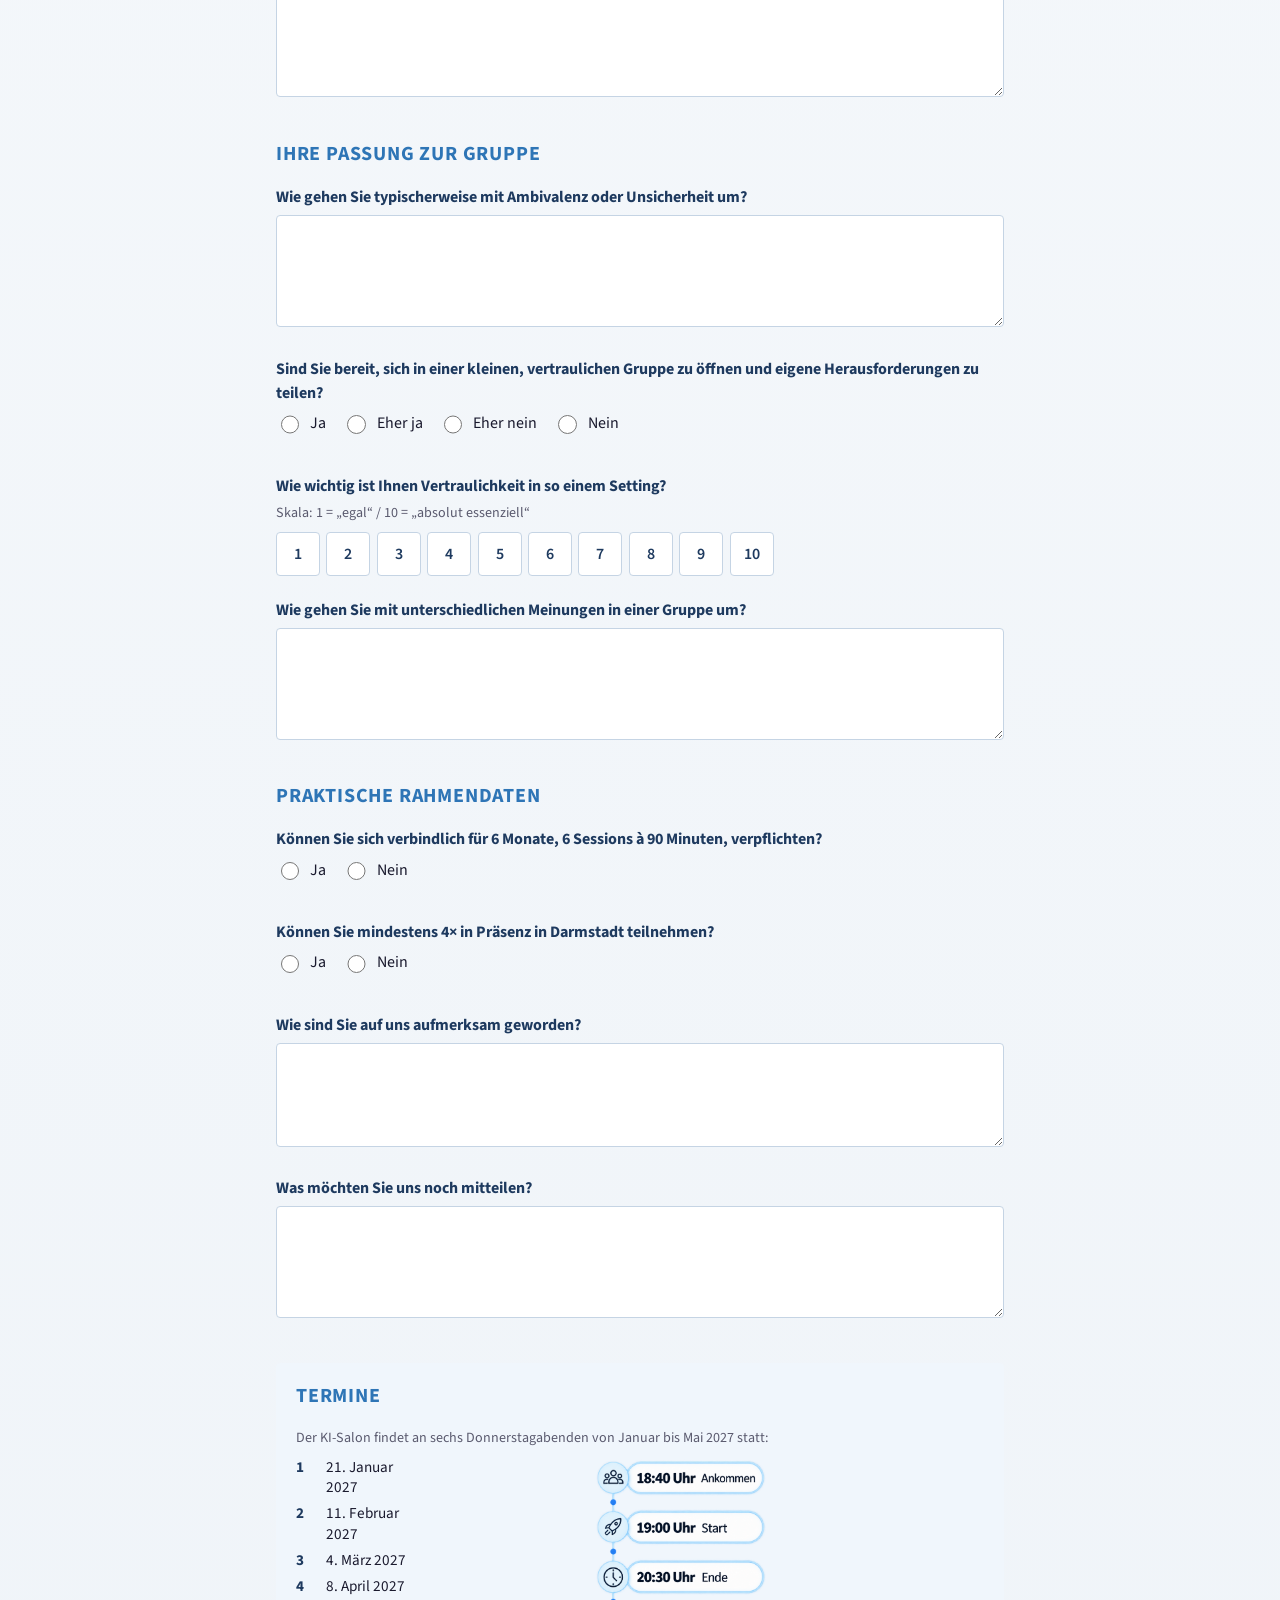
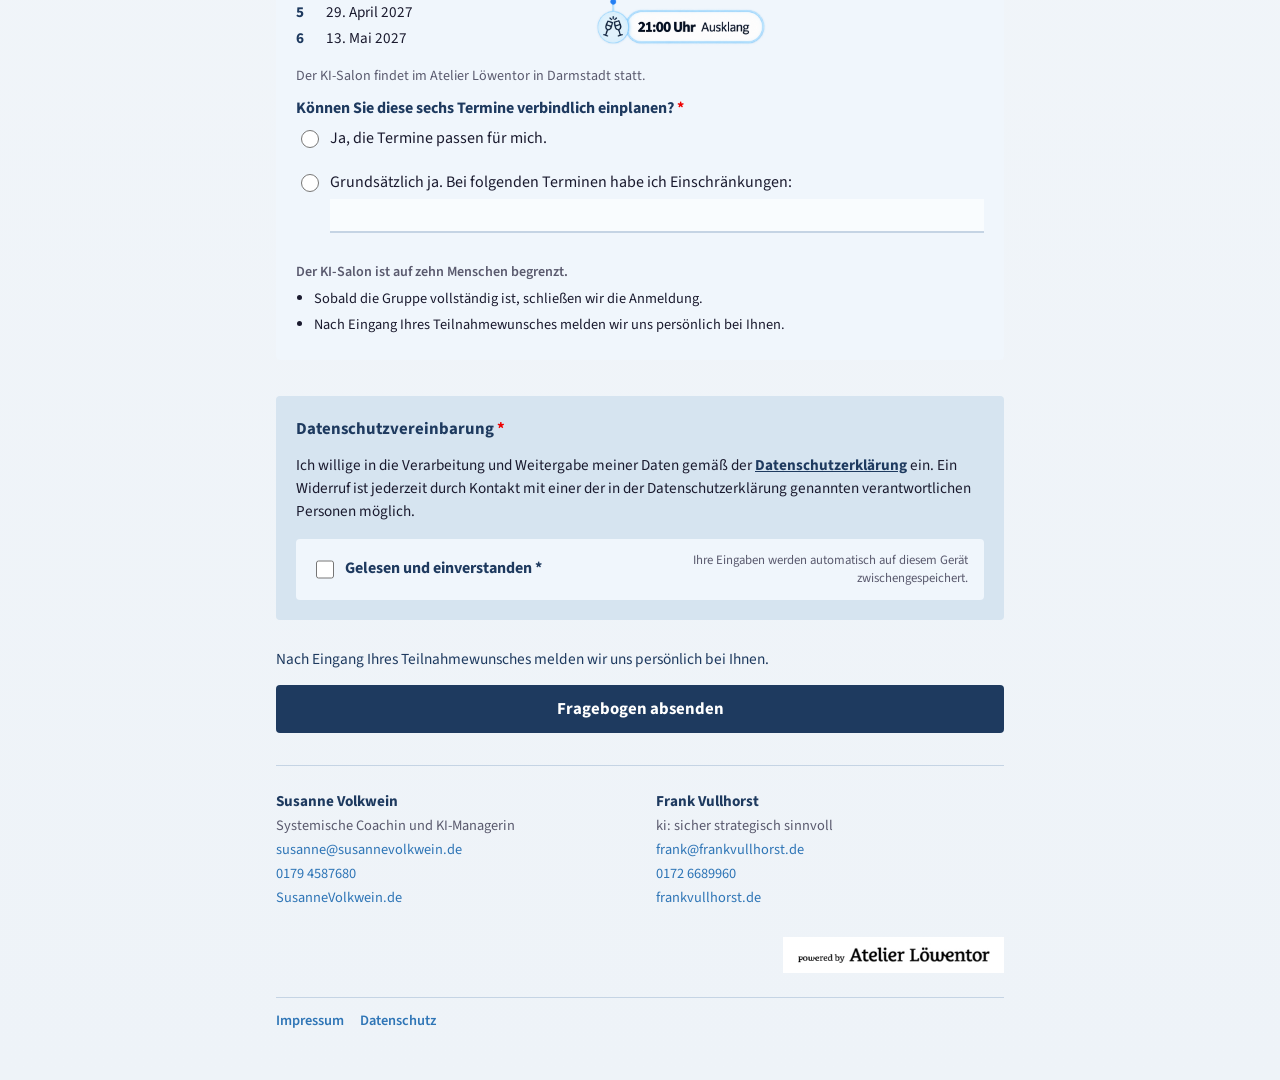
==== commit 52411bd2: "Flyer-Button auf zweizeiligen Hinweis inkl. Teilnahmebeitrag umstellen. Co-authored-by: Cursor <curs" ====
--- a/index.html
+++ b/index.html
@@ -27,7 +27,10 @@
         href="assets/KI-Salon_Flyer.pdf"
         target="_blank"
         rel="noopener noreferrer"
-      >Flyer</a>
+      >
+        <span class="hero-flyer-line">KI-Salon-Flyer</span>
+        <span class="hero-flyer-sub">inkl. Teilnahmebeitrag</span>
+      </a>
       <p class="hero-brand">KI-Salon</p>
       <p class="hero-tagline">Klarheit statt Dauer-KI-Rauschen.</p>
       <h1 class="hero-title">Ihre Teilnahmeanfrage</h1>
--- a/css/styles.css
+++ b/css/styles.css
@@ -97,19 +97,32 @@
   top: 1rem;
   right: 1rem;
   display: inline-flex;
+  flex-direction: column;
   align-items: center;
   justify-content: center;
+  gap: 0.05rem;
   min-height: 40px;
-  padding: 0.4rem 1.1rem;
+  padding: 0.45rem 1.15rem;
   border-radius: 999px;
   background: var(--color-box-mid);
   color: var(--color-navy);
   font-weight: 700;
-  font-size: 0.95rem;
-  font-style: italic;
+  font-size: 0.9rem;
+  font-style: normal;
   text-decoration: none;
-  line-height: 1;
+  text-align: center;
+  line-height: 1.15;
   transition: background 0.15s ease, transform 0.1s ease;
+}
+
+.hero-flyer-line {
+  display: block;
+}
+
+.hero-flyer-sub {
+  display: block;
+  font-weight: 600;
+  font-size: 0.78rem;
 }
 
 .hero-action:hover,
@@ -125,7 +138,7 @@
 
 .hero-brand {
   margin: 0 0 0.35rem;
-  padding-right: 5.5rem;
+  padding-right: 10.5rem;
   font-size: clamp(1.85rem, 5vw, 2.35rem);
   font-weight: 700;
   letter-spacing: 0.02em;
@@ -134,7 +147,7 @@
 
 .hero-tagline {
   margin: 0 0 0.85rem;
-  padding-right: 5.5rem;
+  padding-right: 10.5rem;
   font-size: clamp(1rem, 2.5vw, 1.12rem);
   font-weight: 400;
   font-style: italic;
@@ -1034,16 +1047,20 @@
     top: 0.75rem;
     right: 0.75rem;
     min-height: 36px;
-    padding: 0.35rem 0.9rem;
-    font-size: 0.88rem;
+    padding: 0.4rem 0.85rem;
+    font-size: 0.8rem;
+  }
+
+  .hero-flyer-sub {
+    font-size: 0.7rem;
   }
 
   .hero-brand {
-    padding-right: 4.75rem;
+    padding-right: 9rem;
   }
 
   .hero-tagline {
-    padding-right: 4.75rem;
+    padding-right: 9rem;
     font-size: 0.95rem;
   }
 
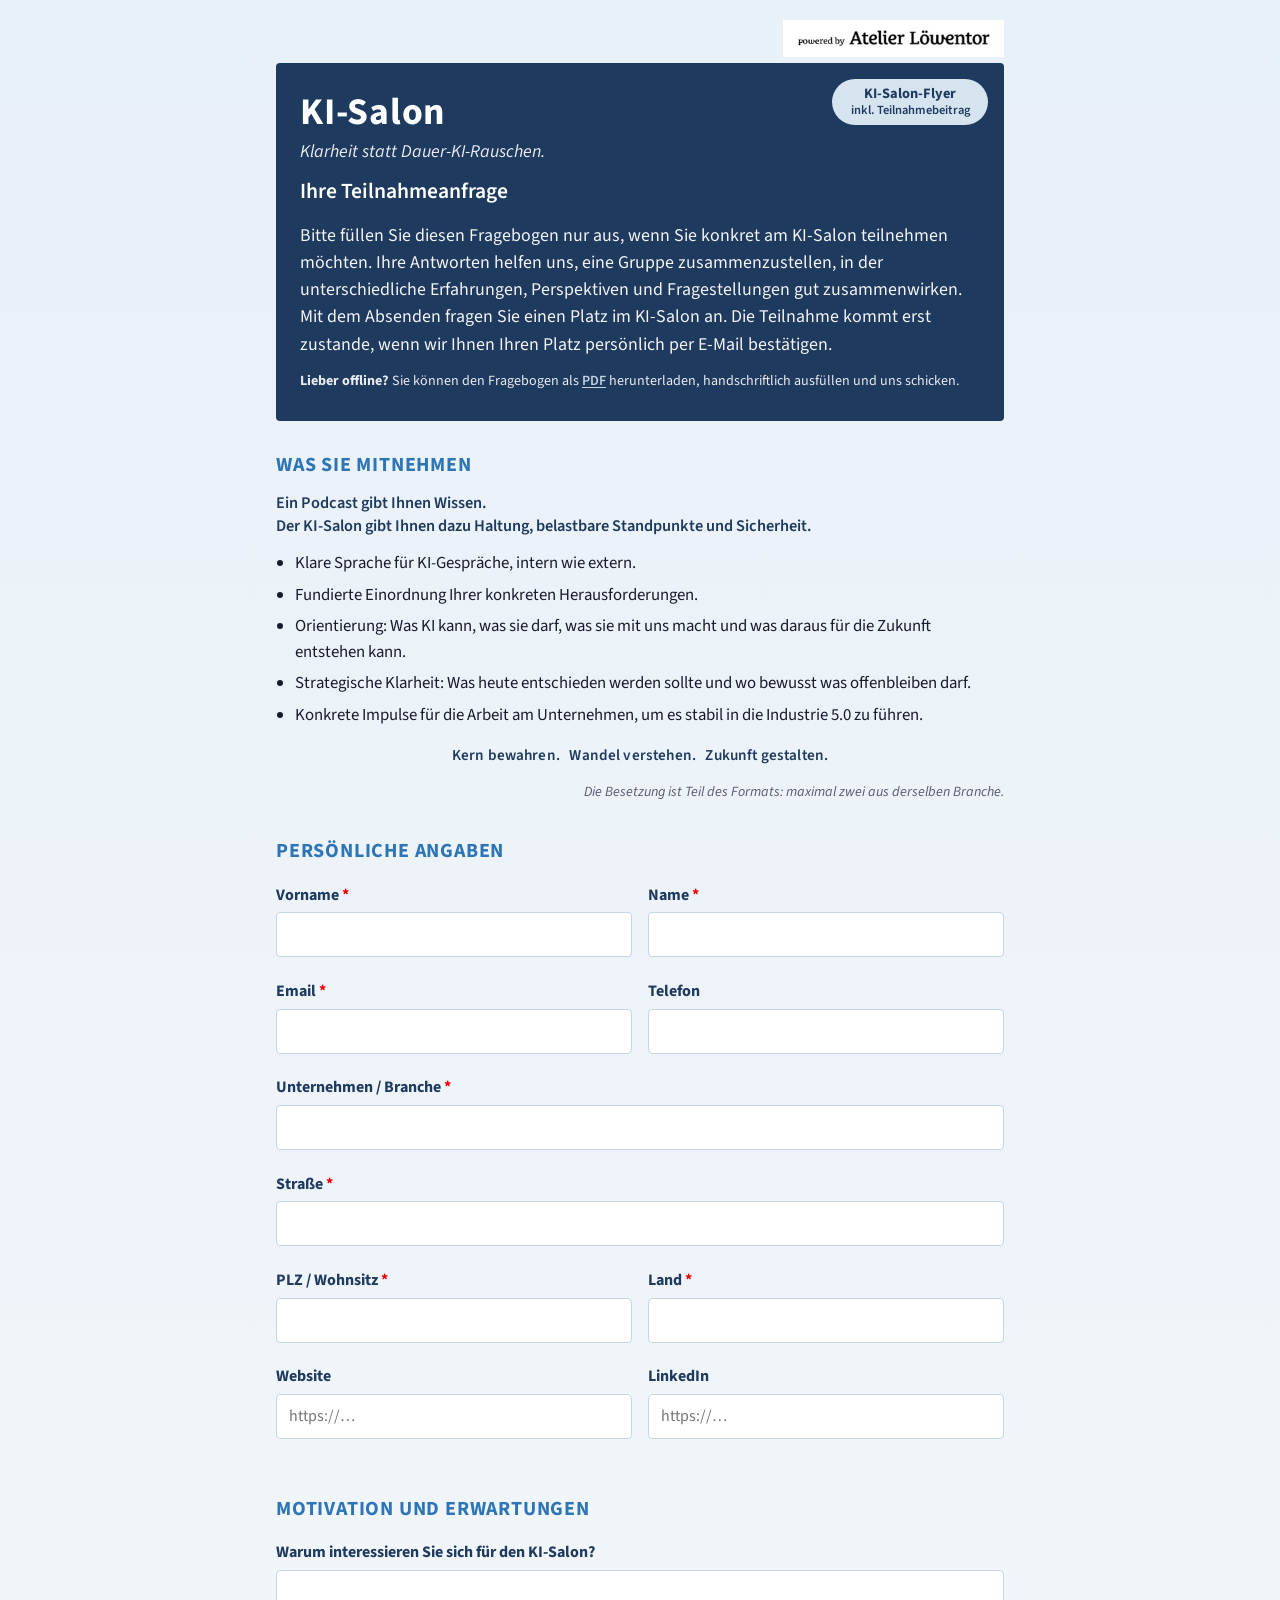
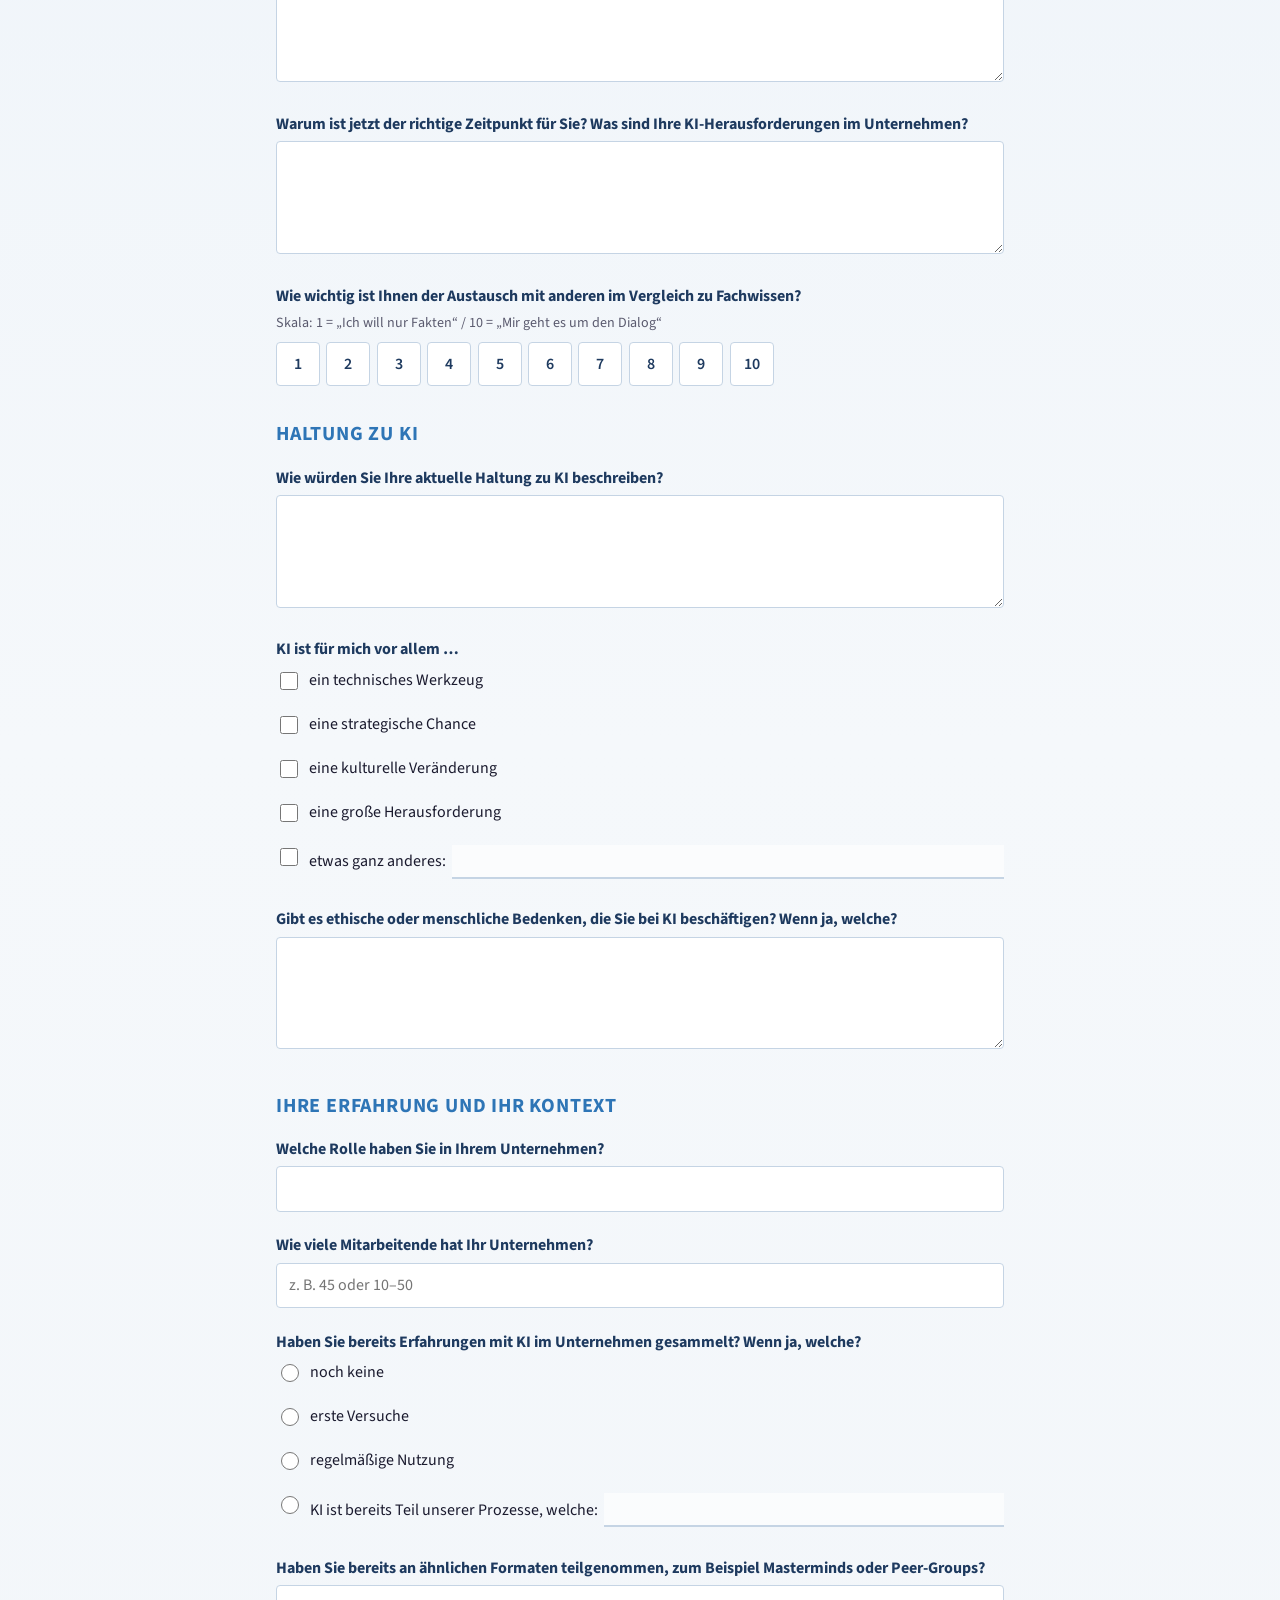
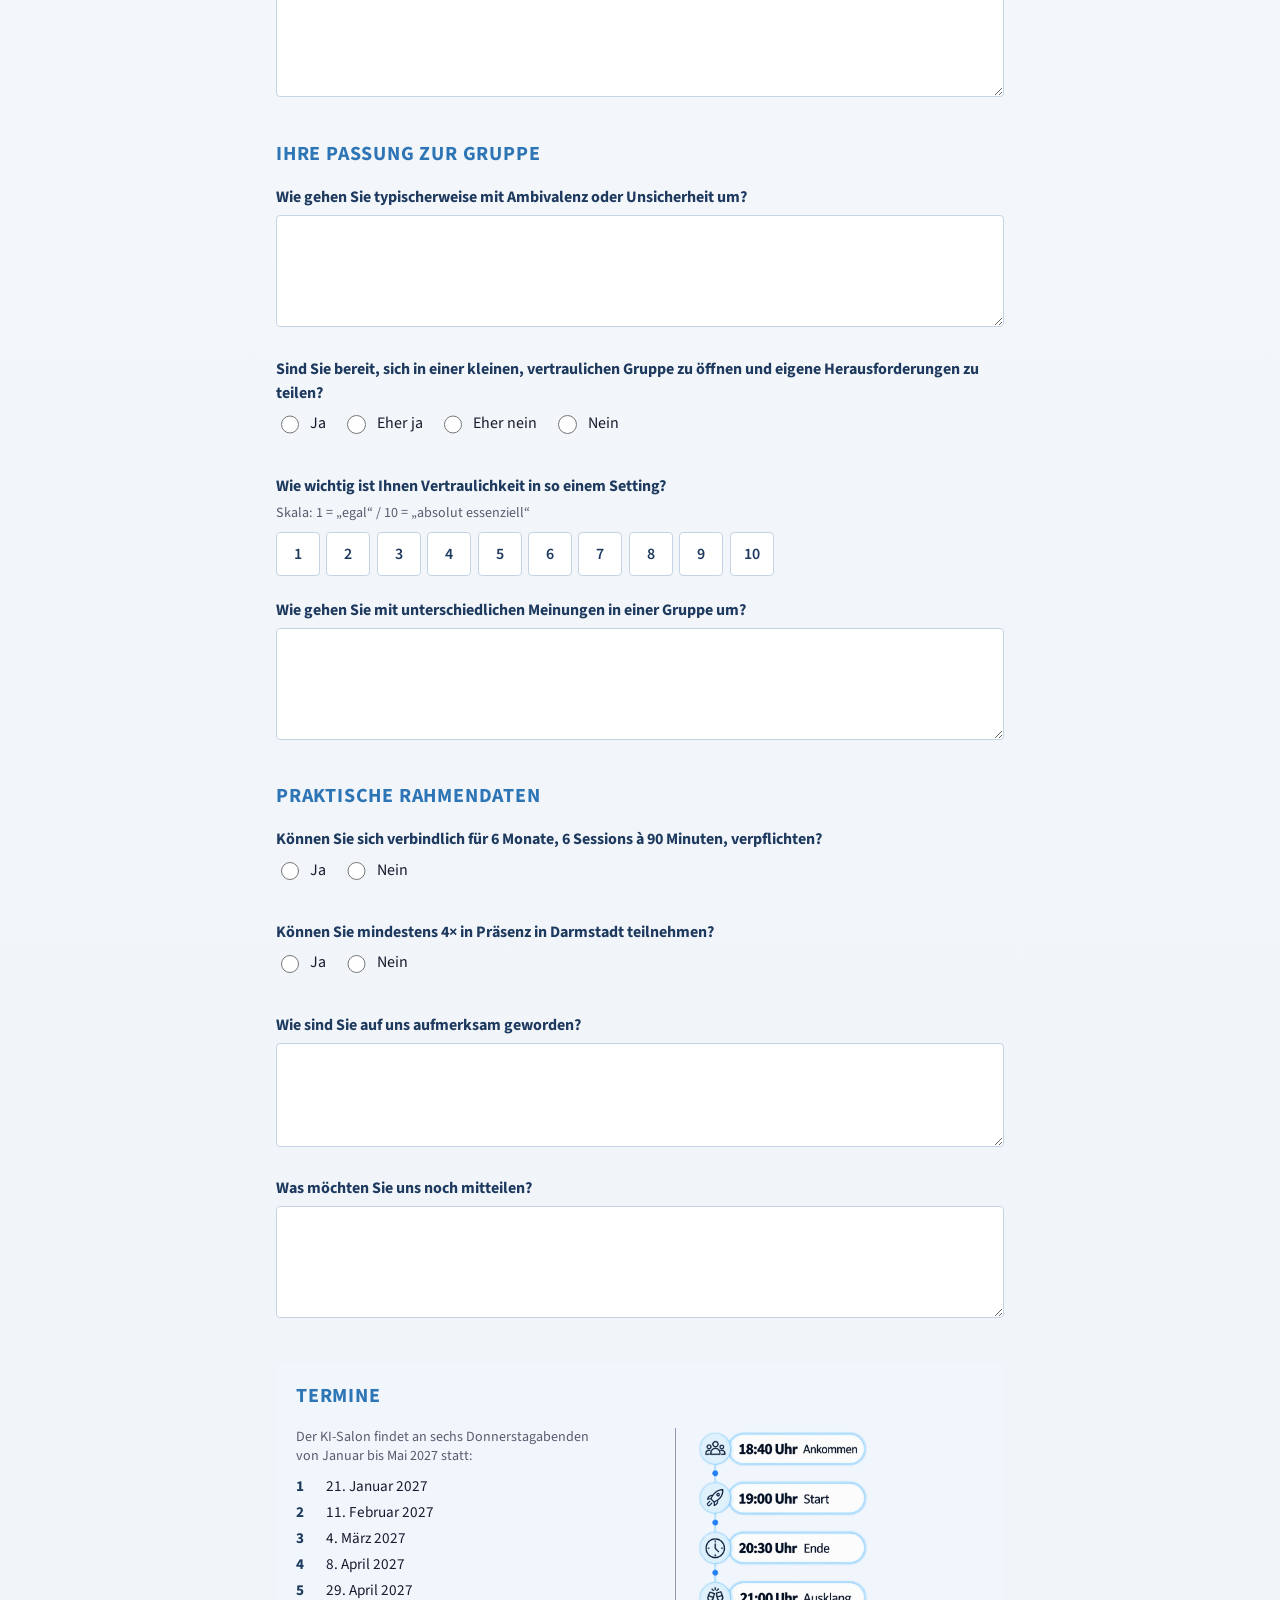
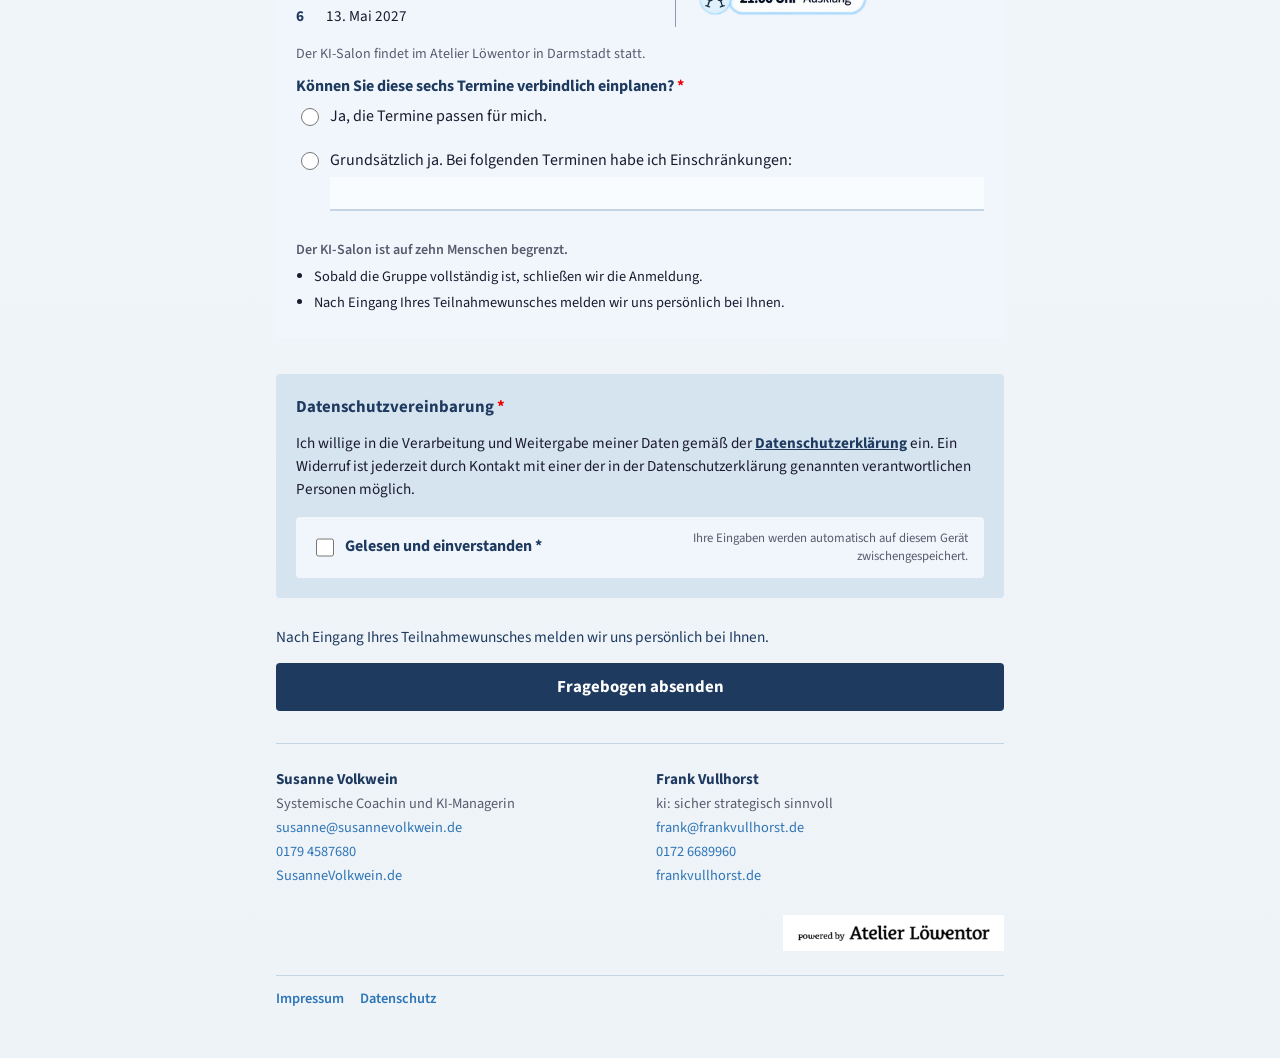
==== commit 84bc720d: "Terminblock mit Zeilenumbruch, Trennlinie und Abstand wie im Layout. Co-authored-by: Cursor <cursora" ====
--- a/index.html
+++ b/index.html
@@ -347,18 +347,21 @@
       <section class="section termin-section" aria-labelledby="sec-termin">
         <h2 id="sec-termin" class="section-eyebrow">Termine</h2>
         <div class="termin-dates-block">
-          <p class="hint termin-intro">
-            Der KI-Salon findet an sechs Donnerstagabenden von Januar bis Mai 2027 statt:
-          </p>
           <div class="termin-schedule">
-            <ol class="termin-date-list">
-              <li><span class="termin-date-num">1</span> 21. Januar 2027</li>
-              <li><span class="termin-date-num">2</span> 11. Februar 2027</li>
-              <li><span class="termin-date-num">3</span> 4. März 2027</li>
-              <li><span class="termin-date-num">4</span> 8. April 2027</li>
-              <li><span class="termin-date-num">5</span> 29. April 2027</li>
-              <li><span class="termin-date-num">6</span> 13. Mai 2027</li>
-            </ol>
+            <div class="termin-schedule-dates">
+              <p class="hint termin-intro">
+                Der KI-Salon findet an sechs Donnerstagabenden<br>von Januar bis Mai 2027 statt:
+              </p>
+              <ol class="termin-date-list">
+                <li><span class="termin-date-num">1</span> 21. Januar 2027</li>
+                <li><span class="termin-date-num">2</span> 11. Februar 2027</li>
+                <li><span class="termin-date-num">3</span> 4. März 2027</li>
+                <li><span class="termin-date-num">4</span> 8. April 2027</li>
+                <li><span class="termin-date-num">5</span> 29. April 2027</li>
+                <li><span class="termin-date-num">6</span> 13. Mai 2027</li>
+              </ol>
+            </div>
+            <div class="termin-schedule-divider" aria-hidden="true"></div>
             <figure class="termin-timeline-figure">
               <img
                 src="assets/KI-Salon_ZeitlicherAblauf2.png"
--- a/css/styles.css
+++ b/css/styles.css
@@ -554,25 +554,38 @@
   margin: 0 0 1.1rem;
 }
 
+.termin-schedule {
+  display: grid;
+  grid-template-columns: auto 1px auto;
+  column-gap: 1.15rem;
+  align-items: start;
+  width: fit-content;
+  max-width: 100%;
+  margin: 0;
+}
+
+.termin-schedule-dates {
+  min-width: 0;
+  padding-right: 4.25rem;
+}
+
 .termin-intro {
-  margin-top: 0;
-  margin-bottom: 0.55rem;
-}
-
-.termin-schedule {
-  display: flex;
-  justify-content: space-between;
-  align-items: flex-start;
-  gap: 1.25rem 1.75rem;
-  width: 100%;
-  margin: 0;
+  margin: 0 0 0.55rem;
+  line-height: 1.4;
+}
+
+.termin-schedule-divider {
+  width: 1px;
+  align-self: stretch;
+  background: #8b7fa8;
+  opacity: 0.85;
+  min-height: 100%;
 }
 
 .termin-date-list {
   list-style: none;
   margin: 0;
   padding: 0;
-  flex: 0 1 auto;
   display: grid;
   gap: 0.35rem;
 }
@@ -594,8 +607,7 @@
 
 .termin-timeline-figure {
   margin: 0;
-  flex: 0 0 auto;
-  align-self: flex-start;
+  align-self: start;
 }
 
 .termin-timeline-figure img {
@@ -1094,10 +1106,18 @@
     width: 100%;
   }
 
+  .termin-schedule-dates {
+    padding-right: 0;
+  }
+
   .termin-schedule {
-    flex-direction: column;
-    align-items: flex-start;
-    gap: 1rem;
+    grid-template-columns: 1fr;
+    row-gap: 1rem;
+    width: 100%;
+  }
+
+  .termin-schedule-divider {
+    display: none;
   }
 
   .termin-timeline-figure img {
